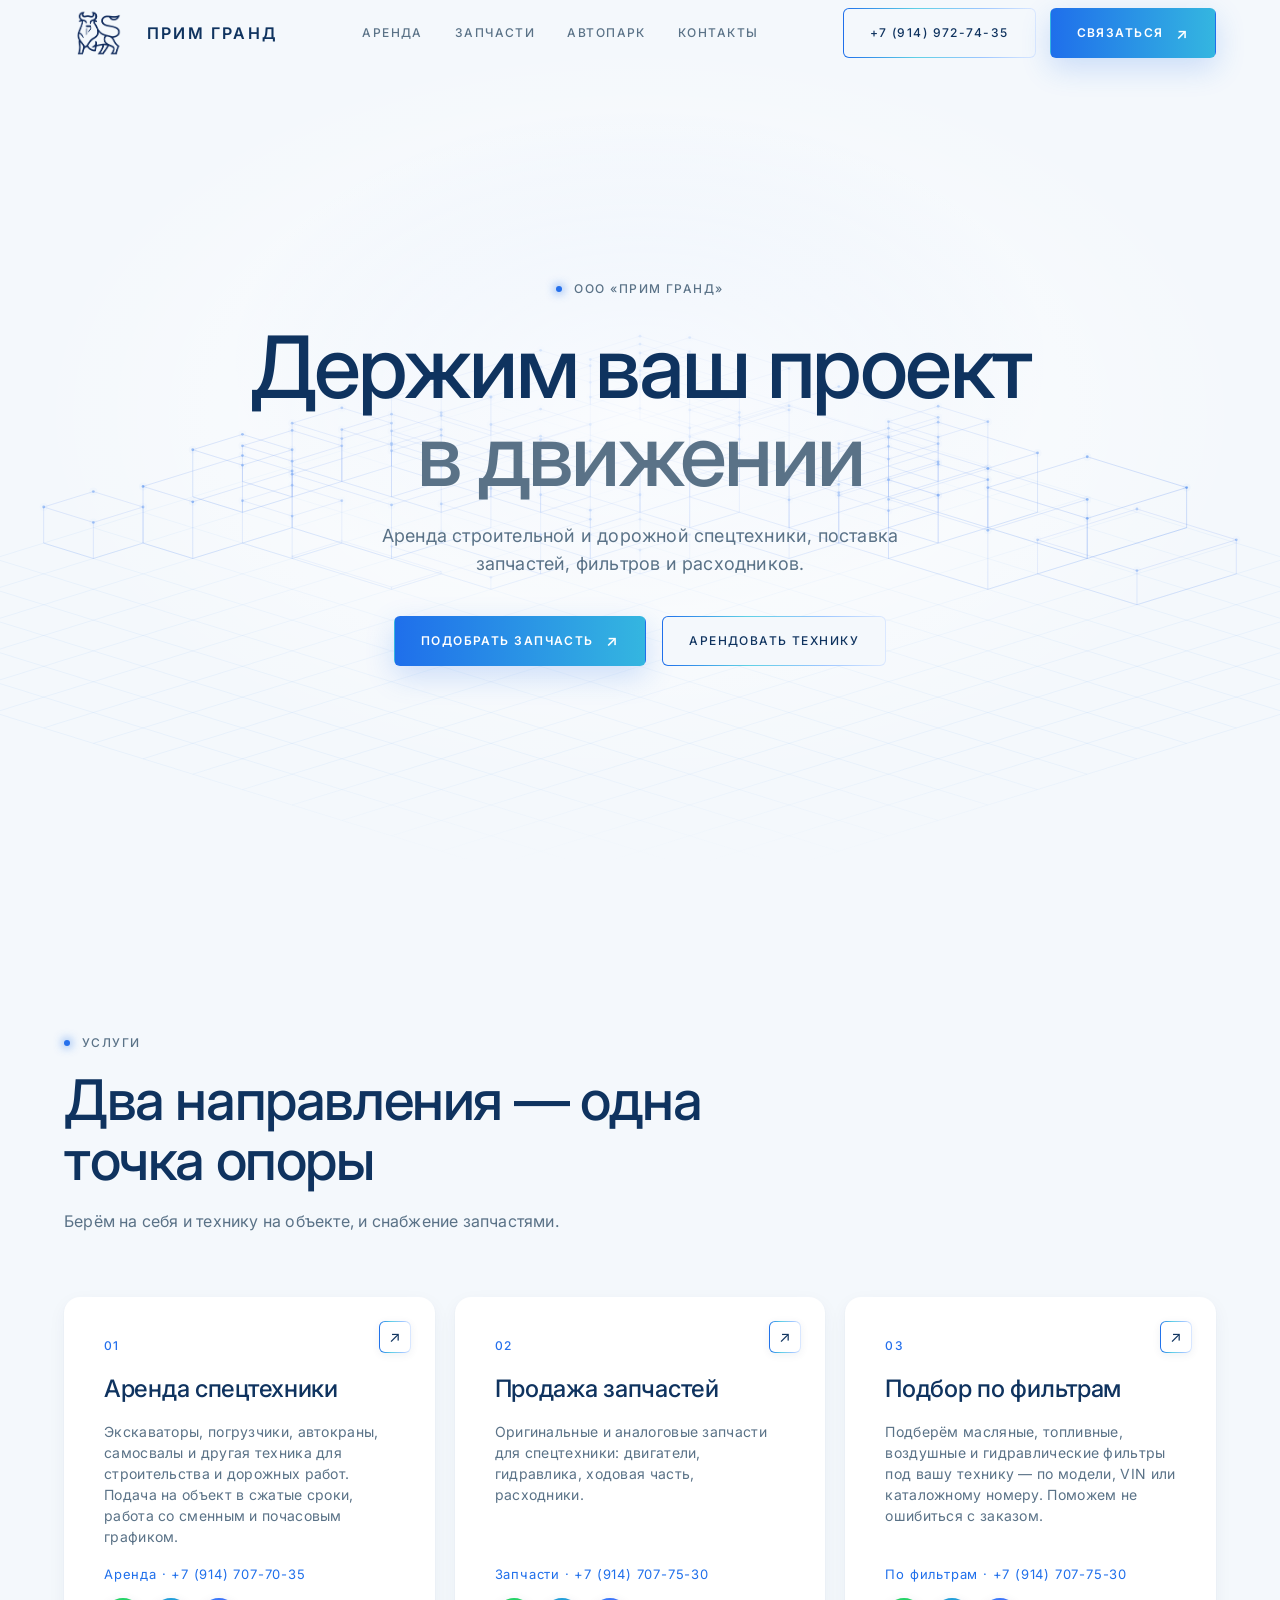
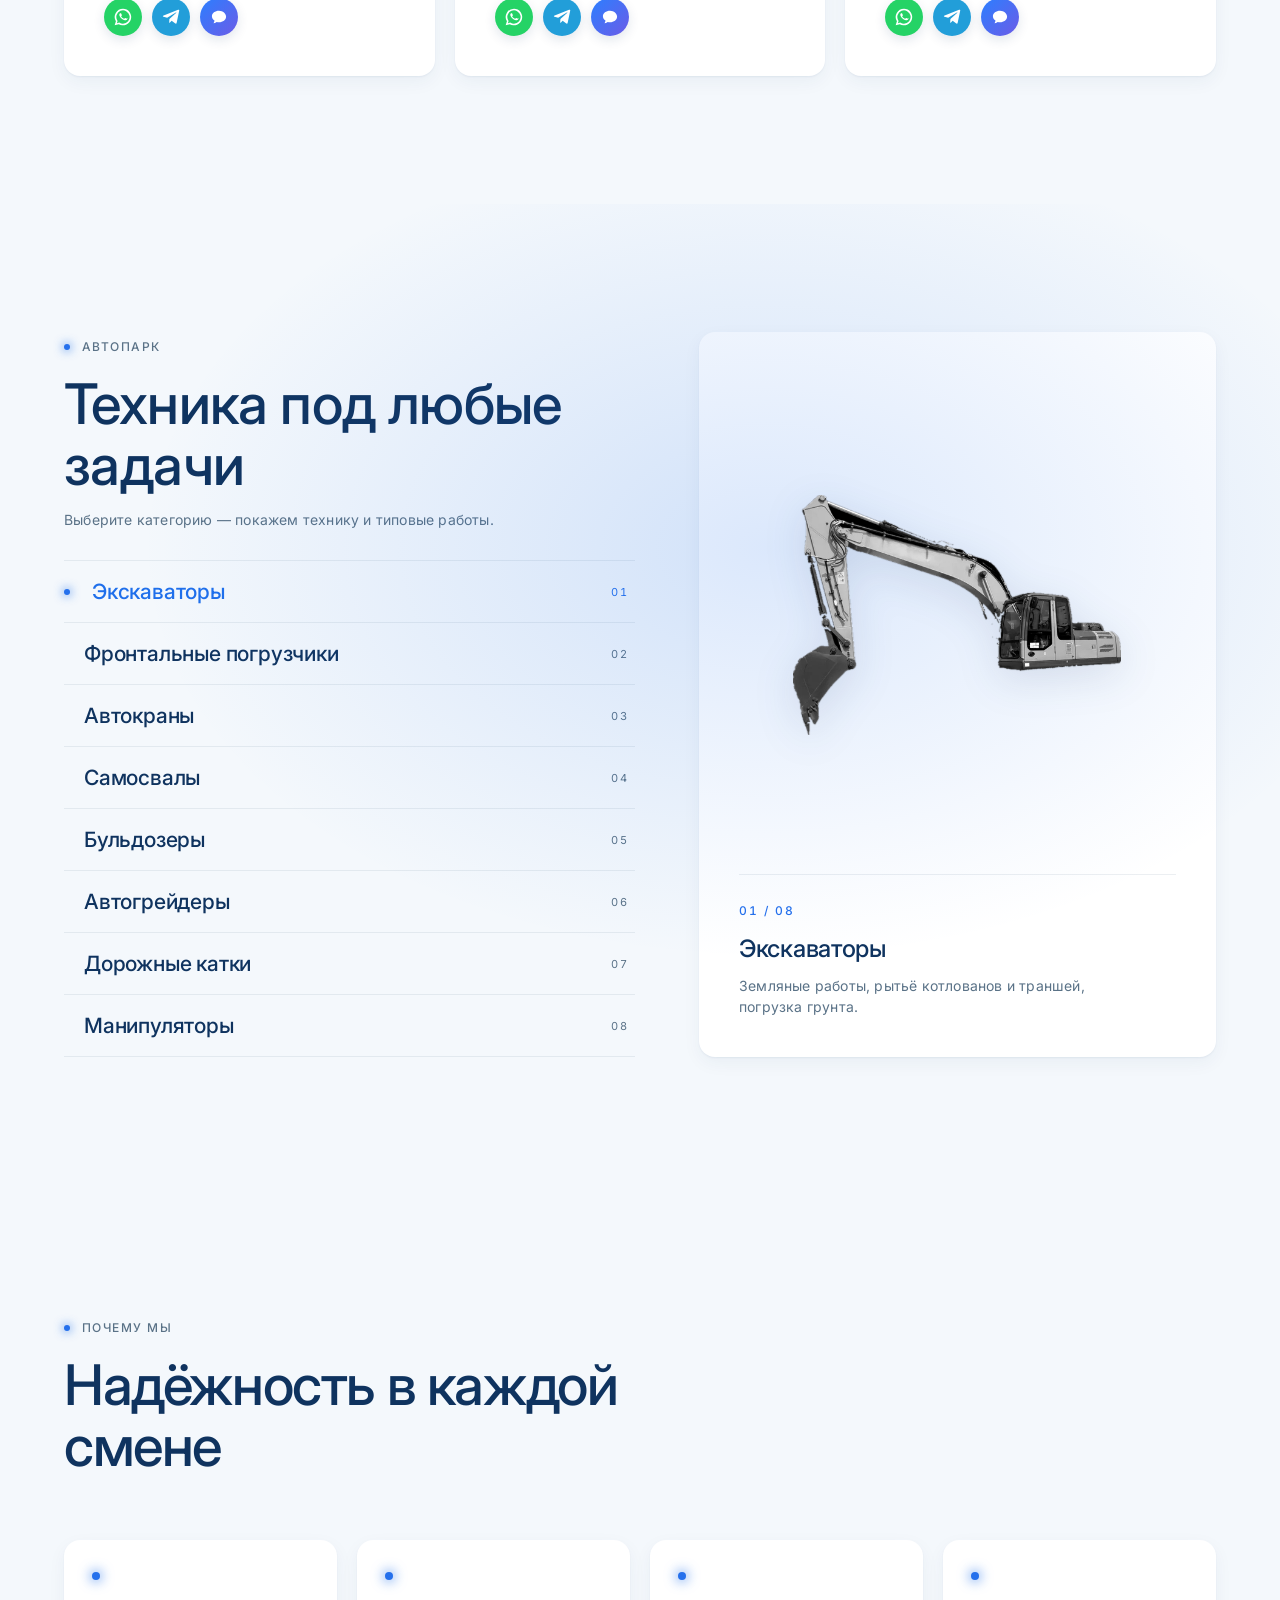
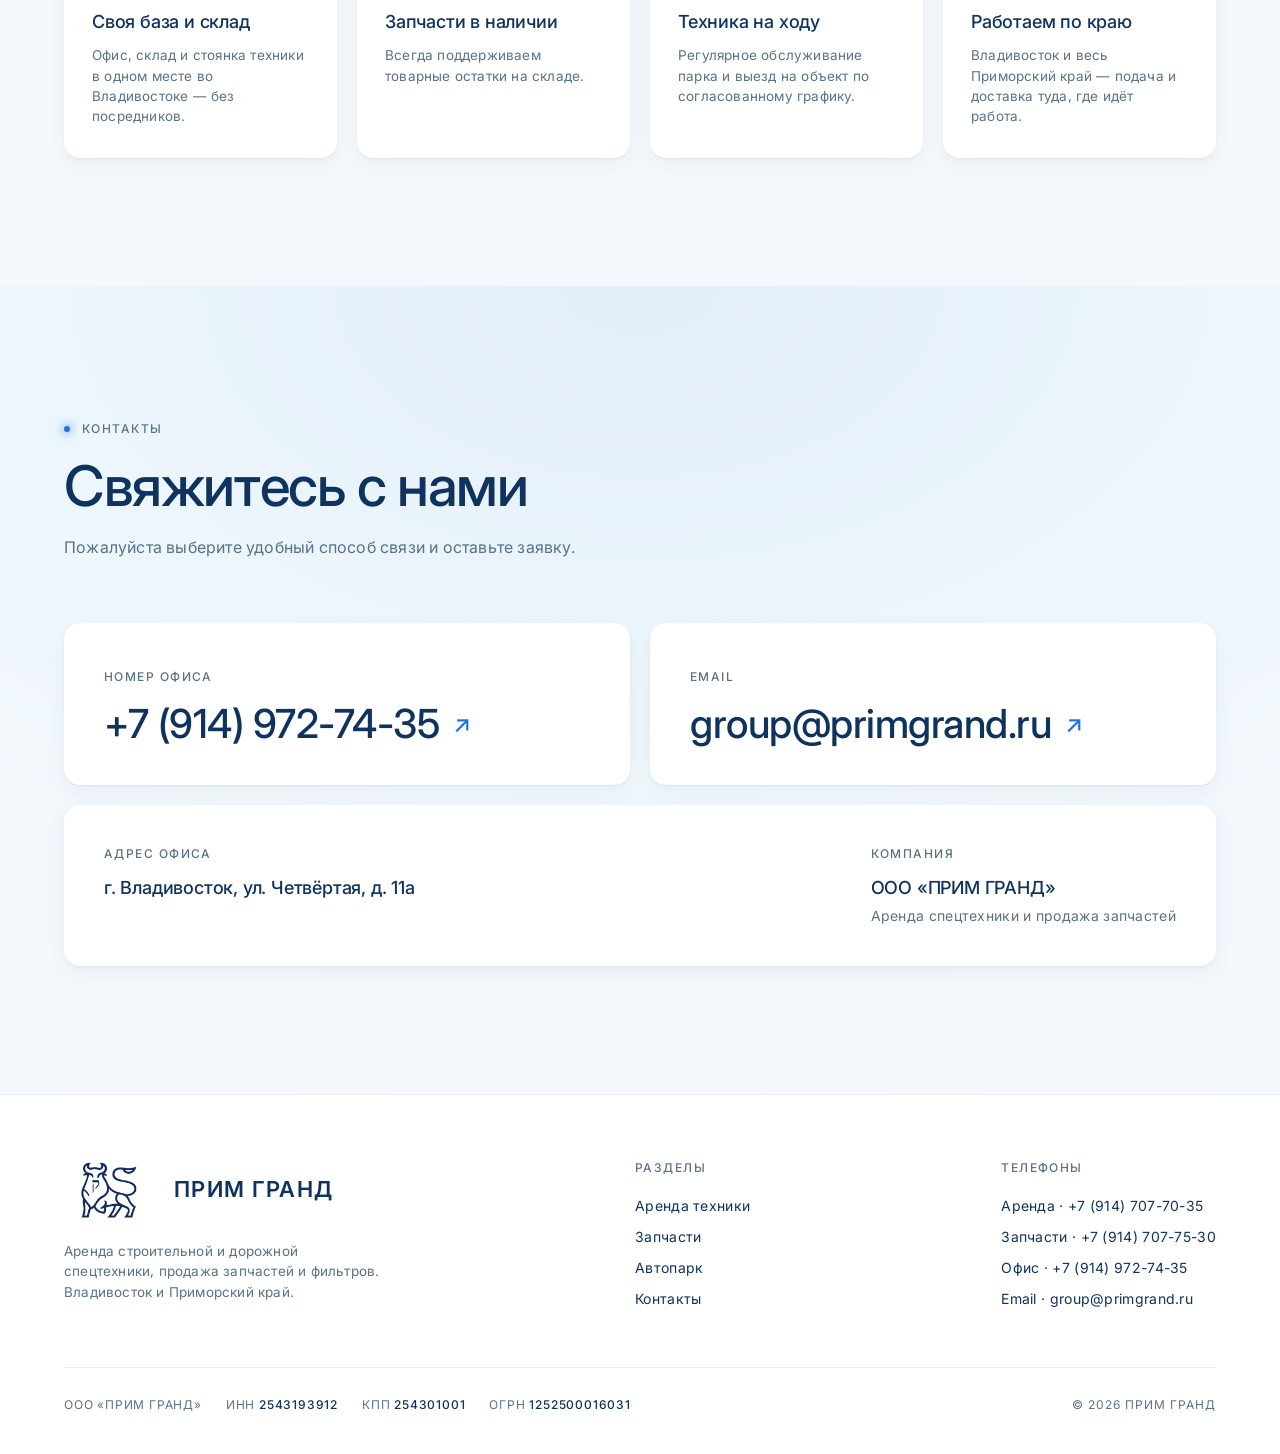
==== index.html @ 268d3afe "v95" ====
<!DOCTYPE html>
<html lang="ru">
<head>
<meta charset="UTF-8">
<meta name="viewport" content="width=device-width, initial-scale=1.0">
<meta name="theme-color" content="#ffffff">
<meta name="color-scheme" content="light">
<title>ПРИМ ГРАНД — аренда спецтехники, продажа запчастей и фильтров</title>
<meta name="description" content="ООО «ПРИМ ГРАНД» — аренда строительной и дорожной спецтехники, продажа запчастей и фильтров.">
<link rel="icon" type="image/png" href="[data-uri]">
<link rel="apple-touch-icon" sizes="180x180" href="assets/apple-touch-icon.png">
<meta property="og:type" content="website">
<meta property="og:site_name" content="ПРИМ ГРАНД">
<meta property="og:title" content="ПРИМ ГРАНД — аренда спецтехники, продажа запчастей и фильтров">
<meta property="og:description" content="Аренда строительной и дорожной спецтехники, продажа запчастей и фильтров.">
<meta property="og:image" content="https://primgrand.ru/assets/og-image.png">
<meta property="og:image:width" content="1200">
<meta property="og:image:height" content="630">
<meta property="og:url" content="https://primgrand.ru/">
<meta name="twitter:card" content="summary_large_image">
<meta name="twitter:title" content="ПРИМ ГРАНД — аренда спецтехники, продажа запчастей и фильтров">
<meta name="twitter:description" content="Аренда спецтехники, продажа запчастей и фильтров.">
<meta name="twitter:image" content="https://primgrand.ru/assets/og-image.png">
<link rel="preconnect" href="https://fonts.googleapis.com">
<link rel="preconnect" href="https://fonts.gstatic.com" crossorigin>
<link href="https://fonts.googleapis.com/css2?family=Inter:wght@400;500;600&display=swap&subset=cyrillic,latin" rel="stylesheet">
<style>
  :root{
    color-scheme:light;
    --logo:url("[data-uri]");
    --abyss:#f4f8fc; --trench:#ffffff; --reef:#eef4fb;
    --fog:#5a7287; --ice:#1f6feb; --ash:#e4ecf4; --snow:#0f335f;
    --lilac:#e6f0ff; --teal:#2570ec; --cyan:#5fd0e6; --lav:#dbe8ff;
    --grad-current:linear-gradient(90deg,#1f6feb 0%,#34b6e0 100%);
    --grad-aurora:linear-gradient(90deg,#1f6feb 0%,#5fd0e6 38%,#9cc6ff 72%,#dbe8ff 100%);
    --grad-twilight:radial-gradient(120% 120% at 50% 0%,rgba(31,111,235,.08) 0%,rgba(95,208,230,.05) 40%,rgba(219,232,255,.04) 70%,rgba(255,255,255,0) 100%);
    --shadow-sm:0 1px 2px rgba(15,51,95,.06),0 6px 18px rgba(15,51,95,.05);
    --shadow-md:0 2px 8px rgba(15,51,95,.07),0 20px 44px rgba(15,51,95,.08);
    --shadow-glow:0 10px 30px rgba(31,111,235,.20);
    --font:'Inter',ui-sans-serif,system-ui,-apple-system,"Segoe UI",Roboto,sans-serif;
    --maxw:1200px; --r-card:16px; --r-ctrl:6px; --pad-card:40px;
  }
  *{margin:0;padding:0;box-sizing:border-box}
  img{max-width:100%}
  html{scroll-behavior:smooth;overflow-x:hidden}
  body{font-family:var(--font);background:var(--abyss);color:var(--fog);font-size:16px;line-height:1.5;letter-spacing:.2px;-webkit-font-smoothing:antialiased;text-rendering:optimizeLegibility;overflow-x:hidden}
  a{color:inherit;text-decoration:none}
  ::selection{background:rgba(31,111,235,.5);color:#fff}
  .wrap{max-width:var(--maxw);margin:0 auto;padding:0 24px}

  .eyebrow{display:inline-flex;align-items:center;gap:12px;font-size:12px;font-weight:500;letter-spacing:1.44px;text-transform:uppercase;color:var(--fog)}
  .eyebrow::before{content:"";width:6px;height:6px;border-radius:50%;background:var(--teal);flex:none;box-shadow:0 0 10px 1px rgba(31,111,235,.7)}

  /* Buttons */
  .btn{display:inline-flex;align-items:center;gap:12px;font-size:12px;font-weight:500;letter-spacing:1.44px;text-transform:uppercase;border-radius:var(--r-ctrl);padding:15px 26px;cursor:pointer;border:1px solid transparent;transition:transform .25s,filter .25s,background .25s;white-space:nowrap}
  .btn .arrow{font-size:15px;line-height:1;transition:transform .25s}
  .btn:hover .arrow{transform:translate(2px,-2px)}
  .btn-primary{background:var(--grad-current);color:#ffffff;font-weight:600}
  .btn-primary:hover{filter:brightness(1.06);transform:translateY(-1px)}
  .btn-ghost{color:var(--snow);background:linear-gradient(var(--abyss),var(--abyss)) padding-box,var(--grad-aurora) border-box;border:1px solid transparent}
  .btn-ghost:hover{background:linear-gradient(var(--reef),var(--reef)) padding-box,var(--grad-aurora) border-box}

  /* Nav */
  header.nav{position:fixed;top:0;left:0;right:0;z-index:50;transition:background .3s,backdrop-filter .3s,border-color .3s;border-bottom:1px solid transparent}
  header.nav.scrolled{background:rgba(255,255,255,.72);backdrop-filter:blur(14px);border-bottom:1px solid rgba(15,51,95,.08)}
  .nav-inner{max-width:var(--maxw);margin:0 auto;padding:8px 24px;display:flex;align-items:center;justify-content:space-between;gap:24px}
  .brand{display:flex;align-items:center;gap:12px;flex:none}
  .brand .brand-logo{height:48px;aspect-ratio:1.48;background:var(--logo) center/contain no-repeat;flex:none}
  .brand .name{font-size:16px;font-weight:600;letter-spacing:2.2px;color:var(--snow);text-transform:uppercase}
  .nav-links{display:flex;align-items:center;gap:32px}
  .nav-links a{font-size:12px;font-weight:500;letter-spacing:1.44px;text-transform:uppercase;color:var(--fog);transition:color .2s}
  .nav-links a:hover{color:var(--snow)}
  .nav-cta{display:flex;align-items:center;gap:14px;flex:none}
  .nav-burger{display:none;background:none;border:0;cursor:pointer;padding:8px}
  .nav-burger span{display:block;width:22px;height:1.5px;background:var(--snow);margin:5px 0;transition:.3s}

  /* Hero */
  .hero{position:relative;min-height:100svh;display:flex;align-items:center;justify-content:center;text-align:center;padding:120px 24px 80px;overflow:hidden;background:var(--abyss)}
  #flow{position:absolute;inset:0;width:100%;height:100%;z-index:0;pointer-events:none;display:block}
  .hero-glow{position:absolute;inset:0;z-index:1;pointer-events:none;background:radial-gradient(45% 38% at 50% 42%,rgba(31,111,235,.20) 0%,rgba(31,111,235,0) 70%)}
  .hero-vignette{position:absolute;inset:0;z-index:1;pointer-events:none;background:radial-gradient(58% 48% at 50% 50%,rgba(255,255,255,.82) 0%,rgba(255,255,255,.35) 46%,rgba(255,255,255,0) 76%)}
  .hero-floor{position:absolute;left:0;right:0;bottom:0;height:16%;z-index:1;pointer-events:none;background:linear-gradient(to top,#ffffff 0%,#ffffff 30%,rgba(255,255,255,0) 100%)}
  .hero-inner{position:relative;z-index:2;max-width:880px;margin:0 auto}
  .hero h1{color:var(--snow);font-weight:500;font-size:clamp(44px,8.5vw,86px);line-height:1.02;letter-spacing:clamp(-2.6px,-0.4vw,-1.2px);margin:26px 0 22px}
  .hero h1 .soft{color:var(--fog)}
  .hero p.sub{font-size:clamp(15px,1.7vw,18px);color:var(--fog);max-width:560px;margin:0 auto;line-height:1.55}
  .hero-actions{display:flex;gap:16px;justify-content:center;flex-wrap:wrap;margin-top:38px}
  .scroll-cue{position:absolute;bottom:14px;left:50%;transform:translateX(-50%);z-index:2;font-size:10px;letter-spacing:2.4px;text-transform:uppercase;color:var(--fog);display:flex;flex-direction:column;align-items:center;gap:10px;opacity:.7}
  .scroll-cue .line{width:1px;height:34px;background:linear-gradient(var(--fog),transparent);animation:cue 2.2s ease-in-out infinite}
  @keyframes cue{0%,100%{opacity:.3;transform:scaleY(.6)}50%{opacity:1;transform:scaleY(1)}}

  /* Section frame */
  section.band{padding:clamp(72px,11vw,128px) 0;position:relative}
  .section-head{max-width:680px;margin-bottom:clamp(40px,6vw,64px)}
  .section-head h2{color:var(--snow);font-weight:500;font-size:clamp(30px,5vw,56px);line-height:1.08;letter-spacing:clamp(-1.4px,-0.3vw,-0.6px);margin-top:18px}
  .section-head p{margin-top:18px;color:var(--fog);font-size:16px;max-width:560px}

  /* Services */
  .cards{display:grid;grid-template-columns:repeat(3,1fr);gap:20px}
  .card{background:var(--trench);border-radius:var(--r-card);padding:var(--pad-card);position:relative;transition:background .3s,transform .3s;display:flex;flex-direction:column;min-height:280px}
  .card:hover{background:var(--reef);transform:translateY(-3px)}
  .card .corner{position:absolute;top:24px;right:24px;width:32px;height:32px;border-radius:var(--r-ctrl);display:grid;place-items:center;color:var(--snow);background:linear-gradient(var(--trench),var(--trench)) padding-box,var(--grad-aurora) border-box;border:1px solid transparent;transition:transform .25s,background .3s;font-size:15px}
  .card:hover .corner{transform:translate(2px,-2px);background:linear-gradient(var(--reef),var(--reef)) padding-box,var(--grad-aurora) border-box}
  .card .idx{font-size:12px;letter-spacing:1.44px;color:var(--teal);font-weight:500}
  .card h3{color:var(--snow);font-weight:500;font-size:24px;letter-spacing:-0.29px;margin:16px 0 14px;padding-right:40px}
  .card p{font-size:14px;line-height:1.5;color:var(--fog);letter-spacing:.3px}
  .card .tel{margin-top:auto;padding-top:18px;font-size:13px;letter-spacing:.8px;color:var(--ice)}

  /* ---------- Fleet (interactive) ---------- */
  .fleet-split{display:grid;grid-template-columns:1.05fr .95fr;gap:clamp(32px,5vw,72px);align-items:stretch}
  .fleet-head{margin-bottom:30px}
  .fleet-head .eyebrow{margin-bottom:18px}
  .fleet-head h2{color:var(--snow);font-weight:500;font-size:clamp(30px,5vw,56px);line-height:1.08;letter-spacing:-0.6px}
  .fleet-head .hint{margin-top:14px;color:var(--fog);font-size:14px}
  .fleet-menu{display:flex;flex-direction:column}
  .fleet-item{position:relative;width:100%;text-align:left;background:none;border:0;border-bottom:1px solid rgba(15,51,95,.08);cursor:pointer;display:flex;align-items:center;justify-content:space-between;gap:16px;padding:18px 6px 18px 20px;transition:padding .25s,background .25s;font-family:inherit}
  .fleet-item:first-child{border-top:1px solid rgba(15,51,95,.08)}
  .fleet-item::before{content:"";position:absolute;left:0;top:50%;transform:translateY(-50%);width:6px;height:6px;border-radius:50%;background:var(--teal);opacity:0;transition:opacity .25s,box-shadow .25s}
  .fleet-item:hover::before,.fleet-item.active::before{opacity:1;box-shadow:0 0 10px 1px rgba(31,111,235,.7)}
  .fleet-item .t{font-size:clamp(17px,2.2vw,21px);font-weight:500;letter-spacing:-0.2px;color:var(--snow);transition:color .2s}
  .fleet-item .n{font-size:11px;letter-spacing:2px;color:var(--fog);font-variant-numeric:tabular-nums;transition:color .2s}
  .fleet-item:hover{padding-left:28px}
  .fleet-item.active{padding-left:28px}
  .fleet-item.active .t{color:var(--ice)}
  .fleet-item.active .n{color:var(--teal)}
  .fleet-item:focus-visible{outline:1px solid var(--cyan);outline-offset:2px;border-radius:4px}

  .fleet-stage{background:var(--trench);border-radius:var(--r-card);padding:40px;min-height:420px;display:flex;flex-direction:column;justify-content:space-between;overflow:hidden}
  .fleet-stage::after{content:"";position:absolute;inset:0;background:radial-gradient(70% 60% at 60% 35%,rgba(31,111,235,.16) 0%,rgba(31,111,235,0) 70%);pointer-events:none}
  .machine-inner{position:relative;z-index:1;display:flex;flex-direction:column;height:100%;transition:opacity .3s cubic-bezier(.4,0,.2,1),transform .3s cubic-bezier(.4,0,.2,1);will-change:opacity,transform}
  .machine-inner.out{opacity:0;transform:translateY(8px) scale(.99)}
  .machine-viz{flex:1;display:grid;place-items:center;padding:6px 0 22px}
  .machine-viz img{width:100%;max-width:420px;height:240px;object-fit:contain;display:block;filter:drop-shadow(0 10px 20px rgba(15,51,95,.12))}
  .machine-cap{border-top:1px solid rgba(15,51,95,.08);padding-top:22px}
  .machine-cap .mnum{font-size:12px;letter-spacing:2px;color:var(--teal);font-weight:500;font-variant-numeric:tabular-nums}
  .machine-cap .mname{color:var(--snow);font-size:24px;font-weight:500;letter-spacing:-0.3px;margin-top:10px}
  .machine-cap .mdesc{color:var(--fog);font-size:14px;line-height:1.5;margin-top:8px;max-width:380px}

  /* Why */
  .why-grid{display:grid;grid-template-columns:repeat(4,1fr);gap:20px}
  .why-cell{background:var(--trench);border-radius:var(--r-card);padding:32px 28px;transition:background .3s;min-height:200px;display:flex;flex-direction:column}
  .why-cell:hover{background:var(--reef)}
  .why-cell .mark{width:8px;height:8px;border-radius:50%;background:var(--teal);box-shadow:0 0 12px 2px rgba(31,111,235,.6)}
  .why-cell h4{color:var(--snow);font-size:18px;font-weight:500;margin:28px 0 10px;letter-spacing:-0.2px}
  .why-cell p{font-size:13.5px;line-height:1.5;color:var(--fog)}

  /* Contact */
  .contact-band{position:relative;overflow:hidden}
  .contact-band::before{content:"";position:absolute;inset:0;background:var(--grad-twilight);z-index:0;pointer-events:none}
  .contact-inner{position:relative;z-index:1}
  .contact-grid{display:grid;grid-template-columns:1fr 1fr;gap:20px;margin-top:8px}
  .phone-card{background:var(--trench);border-radius:var(--r-card);padding:var(--pad-card);transition:background .3s;display:block}
  .phone-card:hover{background:var(--reef)}
  .phone-card .lbl{font-size:12px;letter-spacing:1.44px;text-transform:uppercase;color:var(--fog);font-weight:500}
  .phone-card .num{color:var(--snow);font-weight:500;font-size:clamp(26px,3.6vw,40px);letter-spacing:-0.5px;margin-top:16px;display:flex;align-items:center;gap:14px;line-height:1.05}
  .phone-card .num .arrow{font-size:.6em;color:var(--ice)}
  .addr-card{grid-column:1/-1;background:var(--trench);border-radius:var(--r-card);padding:var(--pad-card);display:flex;flex-wrap:wrap;gap:32px 64px;align-items:flex-start;justify-content:space-between}
  .addr-card .block .lbl{font-size:12px;letter-spacing:1.44px;text-transform:uppercase;color:var(--fog);font-weight:500;margin-bottom:12px}
  .addr-card .block .val{color:var(--snow);font-size:18px;font-weight:500;letter-spacing:-0.2px;line-height:1.4}
  .addr-card .block .val span{display:block;color:var(--fog);font-weight:400;font-size:14px;margin-top:6px;letter-spacing:.3px}

  /* Footer */
  footer{border-top:1px solid rgba(15,51,95,.08);padding:64px 0 40px;background:var(--trench)}
  .foot-top{display:flex;flex-wrap:wrap;gap:40px;justify-content:space-between;align-items:flex-start}
  .foot-brand{max-width:320px}
  .foot-brand .name{display:flex;align-items:center;gap:18px;margin-bottom:20px}
  .foot-brand .name .brand-logo{height:62px;aspect-ratio:1.48;background:var(--logo) center/contain no-repeat;flex:none}
  .foot-brand .name span{font-size:22px;font-weight:600;letter-spacing:1.5px;color:var(--snow);text-transform:uppercase;white-space:nowrap}
  .foot-brand p{font-size:13.5px;color:var(--fog);line-height:1.55}
  .foot-col h5{font-size:12px;letter-spacing:1.44px;text-transform:uppercase;color:var(--fog);font-weight:500;margin-bottom:18px}
  .foot-col a,.foot-col p{display:block;font-size:14px;color:var(--snow);margin-bottom:10px;letter-spacing:.3px;transition:color .2s}
  .foot-col a:hover{color:var(--ice)}
  .legal{margin-top:48px;padding-top:28px;border-top:1px solid rgba(15,51,95,.08);display:flex;flex-wrap:wrap;gap:14px 28px;align-items:center;justify-content:space-between}
  .legal .reg{display:flex;flex-wrap:wrap;gap:8px 24px;font-size:12px;letter-spacing:.8px;color:var(--fog)}
  .legal .reg b{color:var(--snow);font-weight:500}
  .legal .copy{font-size:12px;letter-spacing:1px;color:var(--fog)}

  /* Reveal */
  .reveal{opacity:0;transform:translateY(24px);transition:opacity .8s cubic-bezier(.2,.7,.2,1),transform .8s cubic-bezier(.2,.7,.2,1)}
  .reveal.in{opacity:1;transform:none}

  .card-socials{display:flex;gap:10px;margin-top:14px}
  .soc{width:38px;height:38px;border-radius:50%;display:inline-flex;align-items:center;justify-content:center;transition:transform .2s,box-shadow .2s;box-shadow:0 4px 12px rgba(15,51,95,.12)}
  .soc:hover{transform:translateY(-2px);box-shadow:0 9px 20px rgba(15,51,95,.20)}
  .soc svg{width:20px;height:20px;display:block}
  .soc.wa{background:#25D366}
  .soc.tg{background:#229ED9}
  .soc.mx{background:linear-gradient(135deg,#2b7fff,#6c5ce7)}
  /* Responsive */
  @media(max-width:900px){
    .cards{grid-template-columns:1fr;gap:16px}
    .why-grid{grid-template-columns:1fr 1fr}
    .contact-grid{grid-template-columns:1fr}
    .nav-links{display:none}
    .nav-cta .btn-ghost{display:none}
    .nav-burger{display:block}
  }
  @media(max-width:860px){
    .fleet-split{grid-template-columns:1fr;gap:0}
    .fleet-head{margin-bottom:20px}
    .fleet-stage{min-height:0;padding:0;background:transparent;border-radius:0;overflow:visible}
    .fleet-stage::after{display:none}
    .fleet-stage.inline{background:var(--reef);border-radius:0 0 14px 14px;margin:-1px 0 8px;padding:2px 22px 22px}
    .machine-inner{height:auto}
    .machine-viz{padding:6px 0 14px}
    .machine-viz img{max-width:300px;height:185px}
    .machine-cap{border-top:1px solid rgba(15,51,95,.10);padding-top:16px}
    .machine-cap .mname,.machine-cap .mnum{display:none}
    .machine-cap .mdesc{font-size:13px;margin-top:0}
    /* the chosen row and its picture fuse into one card, no overlap */
    .fleet-item{padding-left:18px}
    .fleet-item:hover{padding-left:18px}
    .fleet-item.active{padding-left:18px;background:var(--reef);border-radius:14px 14px 0 0;border-bottom-color:transparent}
    .fleet-item.active::before{left:8px}
  }
  @media(max-width:560px){
    .why-grid{grid-template-columns:1fr}
    .nav-cta .btn{display:none}
    .phone-card{text-align:center}
    .phone-card .num{display:block;font-size:clamp(18px,5.2vw,28px);overflow-wrap:anywhere;letter-spacing:-0.3px}
    .contact-grid{justify-items:center}
    .phone-card,.addr-card{width:100%;margin-left:auto;margin-right:auto;padding:clamp(24px,7vw,40px)}
    .addr-card{flex-direction:column;gap:28px;align-items:center;text-align:center}
    .addr-card .block{width:100%}
  }

  .mobile-menu{display:none;position:fixed;inset:0;z-index:60;background:rgba(255,255,255,.97);backdrop-filter:blur(8px);flex-direction:column;align-items:center;justify-content:center;gap:8px;opacity:0;pointer-events:none;transition:opacity .3s}
  @media(max-width:900px){.mobile-menu{display:flex}}
  .mobile-menu.open{opacity:1;pointer-events:auto}
  .mobile-menu a{font-size:22px;font-weight:500;color:var(--snow);padding:14px;letter-spacing:.5px}
  .mobile-menu .mclose{position:absolute;top:22px;right:22px;background:none;border:0;color:var(--snow);font-size:30px;cursor:pointer;line-height:1}
  .mobile-menu .mtel{margin-top:24px;color:var(--ice);font-size:15px;letter-spacing:1px}

  @media(prefers-reduced-motion:reduce){
    *{scroll-behavior:auto !important}
    .reveal{opacity:1;transform:none;transition:none}
    .scroll-cue .line{animation:none}
    .machine-inner{transition:none}
  }

  /* ===== light polish — depth from soft light ===== */
  .card,.why-cell,.phone-card,.addr-card{box-shadow:var(--shadow-sm)}
  .card:hover,.why-cell:hover,.phone-card:hover{box-shadow:var(--shadow-md)}
  .fleet-stage{box-shadow:var(--shadow-sm)}
  .fleet-stage.inline{box-shadow:var(--shadow-sm)}
  .card .corner{box-shadow:0 2px 8px rgba(15,51,95,.07)}
  .btn-primary{box-shadow:var(--shadow-glow)}
  .btn-primary:hover{box-shadow:0 14px 36px rgba(31,111,235,.28)}
  header.nav.scrolled{box-shadow:0 6px 22px rgba(15,51,95,.07);border-bottom-color:rgba(15,51,95,.06)}
  .hero-glow{background:radial-gradient(46% 40% at 50% 40%,rgba(31,111,235,.10) 0%,rgba(31,111,235,0) 70%)}
  .hero-vignette{background:radial-gradient(60% 52% at 50% 46%,rgba(255,255,255,.85) 0%,rgba(255,255,255,.32) 52%,rgba(255,255,255,0) 80%)}
  .hero-floor{background:linear-gradient(to top,var(--abyss) 0%,var(--abyss) 26%,rgba(244,248,252,0) 100%)}
  @media(max-width:640px){.hero{padding-top:86px}}
  @media(max-width:760px){.hero-floor{display:none}}
</style>
</head>
<body>

<!-- NAV -->
<header class="nav" id="nav">
  <div class="nav-inner">
    <a class="brand" href="#top" aria-label="ПРИМ ГРАНД — на главную">
      <span class="brand-logo" role="img" aria-label="ПРИМ ГРАНД"></span>
      <span class="name">Прим Гранд</span>
    </a>
    <nav class="nav-links" aria-label="Основная навигация">
      <a href="#services">Аренда</a>
      <a href="#parts">Запчасти</a>
      <a href="#fleet">Автопарк</a>
      <a href="#contact">Контакты</a>
    </nav>
    <div class="nav-cta">
      <a class="btn btn-ghost" href="tel:+79149727435">+7 (914) 972-74-35</a>
      <a class="btn btn-primary" href="#contact">Связаться <span class="arrow">↗</span></a>
      <button class="nav-burger" id="burger" aria-label="Открыть меню" aria-expanded="false"><span></span><span></span><span></span></button>
    </div>
  </div>
</header>

<!-- MOBILE MENU -->
<div class="mobile-menu" id="mobileMenu">
  <button class="mclose" id="mclose" aria-label="Закрыть меню">×</button>
  <a href="#services">Аренда</a>
  <a href="#parts">Запчасти</a>
  <a href="#fleet">Автопарк</a>
  <a href="#contact">Контакты</a>
  <a class="mtel" href="tel:+79147077035">Аренда · +7 (914) 707-70-35</a>
  <a class="mtel" href="tel:+79147077530">Запчасти · +7 (914) 707-75-30</a>
</div>

<span id="top"></span>

<!-- HERO -->
<section class="hero">
  <canvas id="flow" aria-hidden="true"></canvas>
  <div class="hero-glow" aria-hidden="true"></div>
  <div class="hero-vignette" aria-hidden="true"></div>
  <div class="hero-floor" aria-hidden="true"></div>
  <div class="hero-inner">
    <span class="eyebrow">ООО «Прим Гранд»</span>
    <h1>Держим ваш проект<br><span class="soft">в движении</span></h1>
    <p class="sub">Аренда строительной и дорожной спецтехники, поставка запчастей, фильтров и расходников.</p>
    <div class="hero-actions">
      <a class="btn btn-primary" href="tel:+79147077530">Подобрать запчасть <span class="arrow">↗</span></a>
      <a class="btn btn-ghost" href="tel:+79147077035">Арендовать технику</a>
    </div>
  </div>
</section>

<!-- SERVICES -->
<section class="band" id="services">
  <div class="wrap">
    <div class="section-head reveal">
      <span class="eyebrow">Услуги</span>
      <h2>Два направления — одна точка опоры</h2>
      <p>Берём на себя и технику на объекте, и снабжение запчастями.</p>
    </div>
    <div class="cards">
      <article class="card reveal" id="rent">
        <span class="idx">01</span>
        <a class="corner" href="tel:+79147077035" aria-label="Позвонить по аренде">↗</a>
        <h3>Аренда спецтехники</h3>
        <p>Экскаваторы, погрузчики, автокраны, самосвалы и другая техника для строительства и дорожных работ. Подача на объект в сжатые сроки, работа со сменным и почасовым графиком.</p>
        <a class="tel" href="tel:+79147077035">Аренда · +7 (914) 707-70-35</a>
        <div class="card-socials"><a class="soc wa" href="https://wa.me/79147077035" target="_blank" rel="noopener" aria-label="WhatsApp"><svg viewBox="0 0 24 24" fill="#fff"><path d="M12 2a10 10 0 0 0-8.5 15.2L2 22l4.9-1.3A10 10 0 1 0 12 2Zm0 18a8 8 0 0 1-4.1-1.1l-.3-.2-2.9.8.8-2.8-.2-.3A8 8 0 1 1 12 20Zm4.4-6c-.2-.1-1.4-.7-1.6-.8-.2-.1-.4-.1-.5.1l-.7.9c-.1.1-.3.1-.4 0a6.6 6.6 0 0 1-2-1.2 7.3 7.3 0 0 1-1.3-1.7c-.1-.2 0-.3.1-.4l.4-.4.2-.4v-.4l-.8-1.8c-.2-.5-.4-.4-.5-.4h-.5c-.2 0-.4.1-.6.3-.7.7-.8 1.6-.4 2.7.5 1.2 1.3 2.3 2.4 3.2 1.6 1.4 3 1.9 3.9 2.1.7.2 1.4.1 1.9-.2.4-.2 1.1-.9 1.2-1.3.1-.4.1-.7.1-.8s-.2-.2-.4-.3Z"/></svg></a><a class="soc tg" href="https://t.me/+79147077035" target="_blank" rel="noopener" aria-label="Telegram"><svg viewBox="0 0 24 24" fill="#fff"><path d="M21.9 4.3 18.8 19c-.2 1-.8 1.2-1.6.8l-4.4-3.3-2.1 2c-.2.2-.4.4-.9.4l.3-4.5 8.3-7.5c.4-.3-.1-.5-.6-.2L7.4 13l-4.4-1.4c-1-.3-1-.9.2-1.4L20.5 3.3c.8-.3 1.6.2 1.4 1Z"/></svg></a><a class="soc mx" href="https://max.ru/u/f9LHodD0cOJRq1EDx0Oj6QSeCzFPfev5A_kqgqkQzKbq1x0XpaHifGBPZOo" target="_blank" rel="noopener" aria-label="MAX"><svg viewBox="0 0 24 24" fill="#fff"><path d="M12 4.5c-4.7 0-8.5 2.9-8.5 6.6 0 2.1 1.2 4 3.1 5.2-.1.9-.5 2-1 2.8-.1.2.1.4.3.3 1.2-.3 2.5-.9 3.4-1.5.8.2 1.7.3 2.7.3 4.7 0 8.5-2.9 8.5-6.6S16.7 4.5 12 4.5Z"/></svg></a></div>
      </article>
      <article class="card reveal" id="parts">
        <span class="idx">02</span>
        <a class="corner" href="tel:+79147077530" aria-label="Позвонить по запчастям">↗</a>
        <h3>Продажа запчастей</h3>
        <p>Оригинальные и аналоговые запчасти для спецтехники: двигатели, гидравлика, ходовая часть, расходники.</p>
        <a class="tel" href="tel:+79147077530">Запчасти · +7 (914) 707-75-30</a>
        <div class="card-socials"><a class="soc wa" href="https://wa.me/79147077530" target="_blank" rel="noopener" aria-label="WhatsApp"><svg viewBox="0 0 24 24" fill="#fff"><path d="M12 2a10 10 0 0 0-8.5 15.2L2 22l4.9-1.3A10 10 0 1 0 12 2Zm0 18a8 8 0 0 1-4.1-1.1l-.3-.2-2.9.8.8-2.8-.2-.3A8 8 0 1 1 12 20Zm4.4-6c-.2-.1-1.4-.7-1.6-.8-.2-.1-.4-.1-.5.1l-.7.9c-.1.1-.3.1-.4 0a6.6 6.6 0 0 1-2-1.2 7.3 7.3 0 0 1-1.3-1.7c-.1-.2 0-.3.1-.4l.4-.4.2-.4v-.4l-.8-1.8c-.2-.5-.4-.4-.5-.4h-.5c-.2 0-.4.1-.6.3-.7.7-.8 1.6-.4 2.7.5 1.2 1.3 2.3 2.4 3.2 1.6 1.4 3 1.9 3.9 2.1.7.2 1.4.1 1.9-.2.4-.2 1.1-.9 1.2-1.3.1-.4.1-.7.1-.8s-.2-.2-.4-.3Z"/></svg></a><a class="soc tg" href="https://t.me/+79147077530" target="_blank" rel="noopener" aria-label="Telegram"><svg viewBox="0 0 24 24" fill="#fff"><path d="M21.9 4.3 18.8 19c-.2 1-.8 1.2-1.6.8l-4.4-3.3-2.1 2c-.2.2-.4.4-.9.4l.3-4.5 8.3-7.5c.4-.3-.1-.5-.6-.2L7.4 13l-4.4-1.4c-1-.3-1-.9.2-1.4L20.5 3.3c.8-.3 1.6.2 1.4 1Z"/></svg></a><a class="soc mx" href="https://max.ru/u/f9LHodD0cOJBjGsgkVBhwtcsMEwWOldSDWHwTM9FtA8ZaB8zp_9LraOC7I4" target="_blank" rel="noopener" aria-label="MAX"><svg viewBox="0 0 24 24" fill="#fff"><path d="M12 4.5c-4.7 0-8.5 2.9-8.5 6.6 0 2.1 1.2 4 3.1 5.2-.1.9-.5 2-1 2.8-.1.2.1.4.3.3 1.2-.3 2.5-.9 3.4-1.5.8.2 1.7.3 2.7.3 4.7 0 8.5-2.9 8.5-6.6S16.7 4.5 12 4.5Z"/></svg></a></div>
      </article>
      <article class="card reveal">
        <span class="idx">03</span>
        <a class="corner" href="tel:+79147077530" aria-label="Позвонить по подбору фильтров">↗</a>
        <h3>Подбор по фильтрам</h3>
        <p>Подберём масляные, топливные, воздушные и гидравлические фильтры под вашу технику — по модели, VIN или каталожному номеру. Поможем не ошибиться с заказом.</p>
        <a class="tel" href="tel:+79147077530">По фильтрам · +7 (914) 707-75-30</a>
        <div class="card-socials"><a class="soc wa" href="https://wa.me/79147077530" target="_blank" rel="noopener" aria-label="WhatsApp"><svg viewBox="0 0 24 24" fill="#fff"><path d="M12 2a10 10 0 0 0-8.5 15.2L2 22l4.9-1.3A10 10 0 1 0 12 2Zm0 18a8 8 0 0 1-4.1-1.1l-.3-.2-2.9.8.8-2.8-.2-.3A8 8 0 1 1 12 20Zm4.4-6c-.2-.1-1.4-.7-1.6-.8-.2-.1-.4-.1-.5.1l-.7.9c-.1.1-.3.1-.4 0a6.6 6.6 0 0 1-2-1.2 7.3 7.3 0 0 1-1.3-1.7c-.1-.2 0-.3.1-.4l.4-.4.2-.4v-.4l-.8-1.8c-.2-.5-.4-.4-.5-.4h-.5c-.2 0-.4.1-.6.3-.7.7-.8 1.6-.4 2.7.5 1.2 1.3 2.3 2.4 3.2 1.6 1.4 3 1.9 3.9 2.1.7.2 1.4.1 1.9-.2.4-.2 1.1-.9 1.2-1.3.1-.4.1-.7.1-.8s-.2-.2-.4-.3Z"/></svg></a><a class="soc tg" href="https://t.me/+79147077530" target="_blank" rel="noopener" aria-label="Telegram"><svg viewBox="0 0 24 24" fill="#fff"><path d="M21.9 4.3 18.8 19c-.2 1-.8 1.2-1.6.8l-4.4-3.3-2.1 2c-.2.2-.4.4-.9.4l.3-4.5 8.3-7.5c.4-.3-.1-.5-.6-.2L7.4 13l-4.4-1.4c-1-.3-1-.9.2-1.4L20.5 3.3c.8-.3 1.6.2 1.4 1Z"/></svg></a><a class="soc mx" href="https://max.ru/u/f9LHodD0cOJBjGsgkVBhwtcsMEwWOldSDWHwTM9FtA8ZaB8zp_9LraOC7I4" target="_blank" rel="noopener" aria-label="MAX"><svg viewBox="0 0 24 24" fill="#fff"><path d="M12 4.5c-4.7 0-8.5 2.9-8.5 6.6 0 2.1 1.2 4 3.1 5.2-.1.9-.5 2-1 2.8-.1.2.1.4.3.3 1.2-.3 2.5-.9 3.4-1.5.8.2 1.7.3 2.7.3 4.7 0 8.5-2.9 8.5-6.6S16.7 4.5 12 4.5Z"/></svg></a></div>
      </article>
    </div>
  </div>
</section>

<!-- FLEET (interactive) -->
<section class="band" id="fleet">
  <div class="wrap">
    <div class="fleet-split">
      <div class="reveal">
        <div class="fleet-head">
          <span class="eyebrow">Автопарк</span>
          <h2>Техника под любые задачи</h2>
          <p class="hint">Выберите категорию — покажем технику и типовые работы.</p>
        </div>
        <div class="fleet-menu" id="fleetMenu" role="tablist" aria-label="Категории техники"></div>
      </div>
      <div class="fleet-stage reveal" id="stage" aria-live="polite">
        <div class="machine-inner" id="machineInner"></div>
      </div>
    </div>
  </div>
</section>

<!-- WHY -->
<section class="band" id="why">
  <div class="wrap">
    <div class="section-head reveal">
      <span class="eyebrow">Почему мы</span>
      <h2>Надёжность в каждой смене</h2>
    </div>
    <div class="why-grid">
      <div class="why-cell reveal"><span class="mark"></span><h4>Своя база и склад</h4><p>Офис, склад и стоянка техники в одном месте во Владивостоке — без посредников.</p></div>
      <div class="why-cell reveal"><span class="mark"></span><h4>Запчасти в наличии</h4><p>Всегда поддерживаем товарные остатки на складе.</p></div>
      <div class="why-cell reveal"><span class="mark"></span><h4>Техника на ходу</h4><p>Регулярное обслуживание парка и выезд на объект по согласованному графику.</p></div>
      <div class="why-cell reveal"><span class="mark"></span><h4>Работаем по краю</h4><p>Владивосток и весь Приморский край — подача и доставка туда, где идёт работа.</p></div>
    </div>
  </div>
</section>

<!-- CONTACT -->
<section class="band contact-band" id="contact">
  <div class="wrap contact-inner">
    <div class="section-head reveal">
      <span class="eyebrow">Контакты</span>
      <h2>Свяжитесь с нами</h2>
      <p>Пожалуйста выберите удобный способ связи и оставьте заявку.</p>
    </div>
    <div class="contact-grid">
      <a class="phone-card reveal" href="tel:+79149727435">
        <span class="lbl">Номер офиса</span>
        <span class="num">+7 (914) 972-74-35 <span class="arrow">↗</span></span>
      </a>
      <a class="phone-card reveal" href="mailto:group@primgrand.ru">
        <span class="lbl">Email</span>
        <span class="num">group@primgrand.ru <span class="arrow">↗</span></span>
      </a>
      <div class="addr-card reveal">
        <div class="block">
          <div class="lbl">Адрес офиса</div>
          <div class="val">г. Владивосток, ул. Четвёртая, д. 11а</div>
        </div>
        <div class="block">
          <div class="lbl">Компания</div>
          <div class="val">ООО «ПРИМ ГРАНД»<span>Аренда спецтехники и продажа запчастей</span></div>
        </div>
      </div>
    </div>
  </div>
</section>

<!-- FOOTER -->
<footer>
  <div class="wrap">
    <div class="foot-top">
      <div class="foot-brand">
        <div class="name">
          <span class="brand-logo" role="img" aria-label="ПРИМ ГРАНД"></span>
          <span>Прим Гранд</span>
        </div>
        <p>Аренда строительной и дорожной спецтехники, продажа запчастей и фильтров. Владивосток и Приморский край.</p>
      </div>
      <div class="foot-col">
        <h5>Разделы</h5>
        <a href="#services">Аренда техники</a>
        <a href="#parts">Запчасти</a>
        <a href="#fleet">Автопарк</a>
        <a href="#contact">Контакты</a>
      </div>
      <div class="foot-col">
        <h5>Телефоны</h5>
        <a href="tel:+79147077035">Аренда · +7 (914) 707-70-35</a>
        <a href="tel:+79147077530">Запчасти · +7 (914) 707-75-30</a>
        <a href="tel:+79149727435">Офис · +7 (914) 972-74-35</a>
        <a href="mailto:group@primgrand.ru">Email · group@primgrand.ru</a>
      </div>
    </div>
    <div class="legal">
      <div class="reg">
        <span>ООО «ПРИМ ГРАНД»</span>
        <span>ИНН <b>2543193912</b></span>
        <span>КПП <b>254301001</b></span>
        <span>ОГРН <b>1252500016031</b></span>
      </div>
      <div class="copy">© 2026 ПРИМ ГРАНД</div>
    </div>
  </div>
</footer>

<script>
/* Nav scroll state */
const nav=document.getElementById('nav');
const onScroll=()=>nav.classList.toggle('scrolled',window.scrollY>20);
onScroll();window.addEventListener('scroll',onScroll,{passive:true});

/* Mobile menu */
const burger=document.getElementById('burger'),menu=document.getElementById('mobileMenu'),mclose=document.getElementById('mclose');
const openM=()=>{menu.classList.add('open');burger.setAttribute('aria-expanded','true');document.body.style.overflow='hidden';};
const closeM=()=>{menu.classList.remove('open');burger.setAttribute('aria-expanded','false');document.body.style.overflow='';};
burger.addEventListener('click',openM);mclose.addEventListener('click',closeM);
menu.querySelectorAll('a').forEach(a=>a.addEventListener('click',closeM));

/* Reveal on scroll */
const reduce=window.matchMedia('(prefers-reduced-motion: reduce)').matches;
if(!reduce){
  const io=new IntersectionObserver((es)=>{es.forEach(e=>{if(e.isIntersecting){e.target.classList.add('in');io.unobserve(e.target);}});},{threshold:0.12,rootMargin:'0px 0px -8% 0px'});
  document.querySelectorAll('.reveal').forEach(el=>io.observe(el));
}else{document.querySelectorAll('.reveal').forEach(el=>el.classList.add('in'));}

/* ---------- HERO: an isometric city building itself ---------- */
(function(){
  const c=document.getElementById('flow');if(!c)return;
  const ctx=c.getContext('2d',{alpha:true});
  let W=0,H=0,dpr=Math.min(window.devicePixelRatio||1,2),running=true;
  let cols,rows,tileW,tileH,vScale,ox,oy,maxd,builds=[],t0=0,total=0;
  const DUR=1.1;
  const easeOut=p=>1-Math.pow(1-p,3);
  // tiny seeded RNG so the skyline is stable across resizes
  let seed=20260616;
  const rnd=()=>{seed=(seed*1664525+1013904223)>>>0;return seed/4294967296;};

  function g(gx,gy,z){return [ox+(gx-gy)*tileW, oy+(gx+gy)*tileH-(z||0)*vScale];}

  function build(){
    const r=c.getBoundingClientRect();W=r.width;H=r.height;
    c.width=Math.max(1,Math.floor(W*dpr));c.height=Math.max(1,Math.floor(H*dpr));
    ctx.setTransform(dpr,0,0,dpr,0,0);
    const small=W<760;
    cols=rows = small ? 13 : 18;
    tileW=(W*(small?1.6:1.32))/(cols+rows-2);    // wide field that overflows the screen edges
    tileH=tileW*(small?0.6:0.31);                // deeper on mobile -> city runs further down
    vScale=tileW*(small?0.9:0.7);
    maxd=(cols-1)+(rows-1);
    ox=W/2; oy=H*(small?0.95:0.98)-(cols+rows-2)*tileH;
    seed=20260616;
    const occ=Array.from({length:rows},()=>new Array(cols).fill(false));
    builds=[];
    for(let gy=0;gy<rows;gy++)for(let gx=0;gx<cols;gx++){
      if(occ[gy][gx])continue;
      if(rnd()<0.42){
        let fw=rnd()<0.33?2:1, fd=rnd()<0.33?2:1;
        if(gx+fw>cols||gy+fd>rows){fw=1;fd=1;}
        let ok=true;for(let j=0;j<fd;j++)for(let i=0;i<fw;i++)if(occ[gy+j][gx+i])ok=false;
        if(!ok)continue;
        for(let j=0;j<fd;j++)for(let i=0;i<fw;i++)occ[gy+j][gx+i]=true;
        const d=(gx+gy)/maxd;
        builds.push({gx,gy,fw,fd,h:0.6+rnd()*0.8+d*1.8,d,ph:rnd()*6.28});
      }
    }
    builds.sort((a,b)=>(a.gx+a.gy)-(b.gx+b.gy)); // back-to-front: draw + build order
    const stagger=Math.min(0.09, 7/Math.max(1,builds.length));
    builds.forEach((b,i)=>b.at=i*stagger);
    total=builds.length*stagger+DUR;
  }

  function line(a,b,al){ctx.strokeStyle='rgba(37,99,235,'+al+')';ctx.beginPath();ctx.moveTo(a[0],a[1]);ctx.lineTo(b[0],b[1]);ctx.stroke();}
  function node(p,al){
    ctx.fillStyle='rgba(31,111,235,'+(0.05*al)+')';ctx.beginPath();ctx.arc(p[0],p[1],4,0,6.2832);ctx.fill();
    ctx.fillStyle='rgba(31,111,235,'+(0.8*al)+')';ctx.beginPath();ctx.arc(p[0],p[1],1.4,0,6.2832);ctx.fill();
  }

  function paint(el){
    ctx.globalCompositeOperation='source-over';
    ctx.clearRect(0,0,W,H);
    ctx.lineWidth=1;
    const lineScale = W<760 ? 0.62 : 1;
    // faint ground field — the wide isometric grid
    ctx.strokeStyle='rgba(31,111,235,'+(0.05*lineScale)+')';
    for(let gx=0;gx<=cols;gx++){const a=g(gx,0,0),b=g(gx,rows,0);ctx.beginPath();ctx.moveTo(a[0],a[1]);ctx.lineTo(b[0],b[1]);ctx.stroke();}
    for(let gy=0;gy<=rows;gy++){const a=g(0,gy,0),b=g(cols,gy,0);ctx.beginPath();ctx.moveTo(a[0],a[1]);ctx.lineTo(b[0],b[1]);ctx.stroke();}
    const built=el>total;
    for(const b of builds){
      let p=(el-b.at)/DUR; p=p<0?0:(p>1?1:p);
      if(p<=0) continue;
      const e=easeOut(p), hc=b.h*e;
      const al=(0.10+b.d*0.42)*(0.35+0.65*p)*lineScale;
      const A=g(b.gx,b.gy,0),B=g(b.gx+b.fw,b.gy,0),C=g(b.gx+b.fw,b.gy+b.fd,0),D=g(b.gx,b.gy+b.fd,0);
      const At=g(b.gx,b.gy,hc),Bt=g(b.gx+b.fw,b.gy,hc),Ct=g(b.gx+b.fw,b.gy+b.fd,hc),Dt=g(b.gx,b.gy+b.fd,hc);
      ctx.globalCompositeOperation='source-over';
      line(B,Bt,al);line(C,Ct,al);line(D,Dt,al);     // visible verticals
      line(D,C,al);line(C,B,al);                     // front base
      line(At,Bt,al);line(Bt,Ct,al);line(Ct,Dt,al);line(Dt,At,al); // roof
      ctx.globalCompositeOperation='source-over';
      const tw=built?(0.7+0.3*Math.sin(el*0.9+b.ph)):e;
      const na=(0.42+b.d)*tw*lineScale;
      node(At,na);node(Bt,na);node(Ct,na);node(Dt,na);
    }
  }

  function frame(now){ if(!t0)t0=now; paint((now-t0)/1000); if(running&&!reduce)requestAnimationFrame(frame); }
  build();
  window.addEventListener('resize',()=>{const keep=t0;build();t0=keep;if(reduce)paint(1e6);});
  window.addEventListener('load',()=>{const keep=t0;build();t0=keep;if(reduce)paint(1e6);});
  if(reduce){ paint(1e6); } else { requestAnimationFrame(frame); }
  document.addEventListener('visibilitychange',()=>{
    if(document.hidden){running=false;}
    else if(!reduce){running=true;requestAnimationFrame(frame);}
  });
})();

/* ---------- FLEET: interactive machine line-art ---------- */
(function(){
  const T='var(--teal)'; // accent for the "working end"
  const machines=[
    {name:'Экскаваторы',desc:'Земляные работы, рытьё котлованов и траншей, погрузка грунта.',img:'assets/excavators.png'},
    {name:'Фронтальные погрузчики',desc:'Погрузка и перемещение сыпучих материалов, расчистка площадок.',img:'assets/loaders.png'},
    {name:'Автокраны',desc:'Подъём и монтаж грузов на высоте, такелажные работы.',img:'assets/cranes.png'},
    {name:'Самосвалы',desc:'Перевозка грунта, щебня, песка и строительных материалов.',img:'assets/dumptrucks.png'},
    {name:'Бульдозеры',desc:'Планировка, расчистка территории и перемещение грунта отвалом.',img:'assets/bulldozers.png'},
    {name:'Автогрейдеры',desc:'Профилирование дорог, выравнивание оснований и откосов.',img:'assets/graders.png'},
    {name:'Дорожные катки',desc:'Уплотнение грунта, основания и асфальтового покрытия.',img:'assets/rollers.png'},
    {name:'Манипуляторы',desc:'Самопогрузка и доставка габаритных грузов краном-манипулятором.',img:'assets/manipulators.png'}
  ];

  machines.forEach(m=>{const _p=new Image();_p.decoding='async';_p.src=m.img;});
  const menu=document.getElementById('fleetMenu');
  const inner=document.getElementById('machineInner');
  const stage=document.getElementById('stage');
  const fleetSplit=document.querySelector('.fleet-split');
  const mq=window.matchMedia('(max-width:860px)');
  const items=[];
  let current=-1,timer=null;
  function placeStage(i){
    if(mq.matches){ items[i].insertAdjacentElement('afterend',stage); stage.classList.add('inline'); }
    else { fleetSplit.appendChild(stage); stage.classList.remove('inline'); }
  }
  mq.addEventListener('change',()=>{ if(current>=0) placeStage(current); });

  function render(i){
    const m=machines[i];
    const num=String(i+1).padStart(2,'0');
    inner.innerHTML=`<div class="machine-viz"><img class="machine-img" src="${m.img}" alt="${m.name}" decoding="async"></div>
      <div class="machine-cap"><span class="mnum">${num} / 08</span><div class="mname">${m.name}</div><div class="mdesc">${m.desc}</div></div>`;
  }
  function setActive(i){
    if(i===current)return;
    current=i;
    items.forEach((b,bi)=>{b.classList.toggle('active',bi===i);b.setAttribute('aria-selected',bi===i);});
    placeStage(i);
    if(reduce){render(i);return;}
    inner.classList.add('out');
    clearTimeout(timer);
    timer=setTimeout(()=>{render(i);inner.classList.remove('out');},150);
  }

  machines.forEach((m,i)=>{
    const b=document.createElement('button');
    b.className='fleet-item';b.type='button';b.setAttribute('role','tab');
    b.innerHTML=`<span class="t">${m.name}</span><span class="n">${String(i+1).padStart(2,'0')}</span>`;
    b.addEventListener('mouseenter',()=>setActive(i));
    b.addEventListener('focus',()=>setActive(i));
    b.addEventListener('click',()=>setActive(i));
    menu.appendChild(b);items.push(b);
  });
  render(0);current=0;items[0].classList.add('active');items[0].setAttribute('aria-selected','true');placeStage(0);
})();
</script>
</body>
</html>
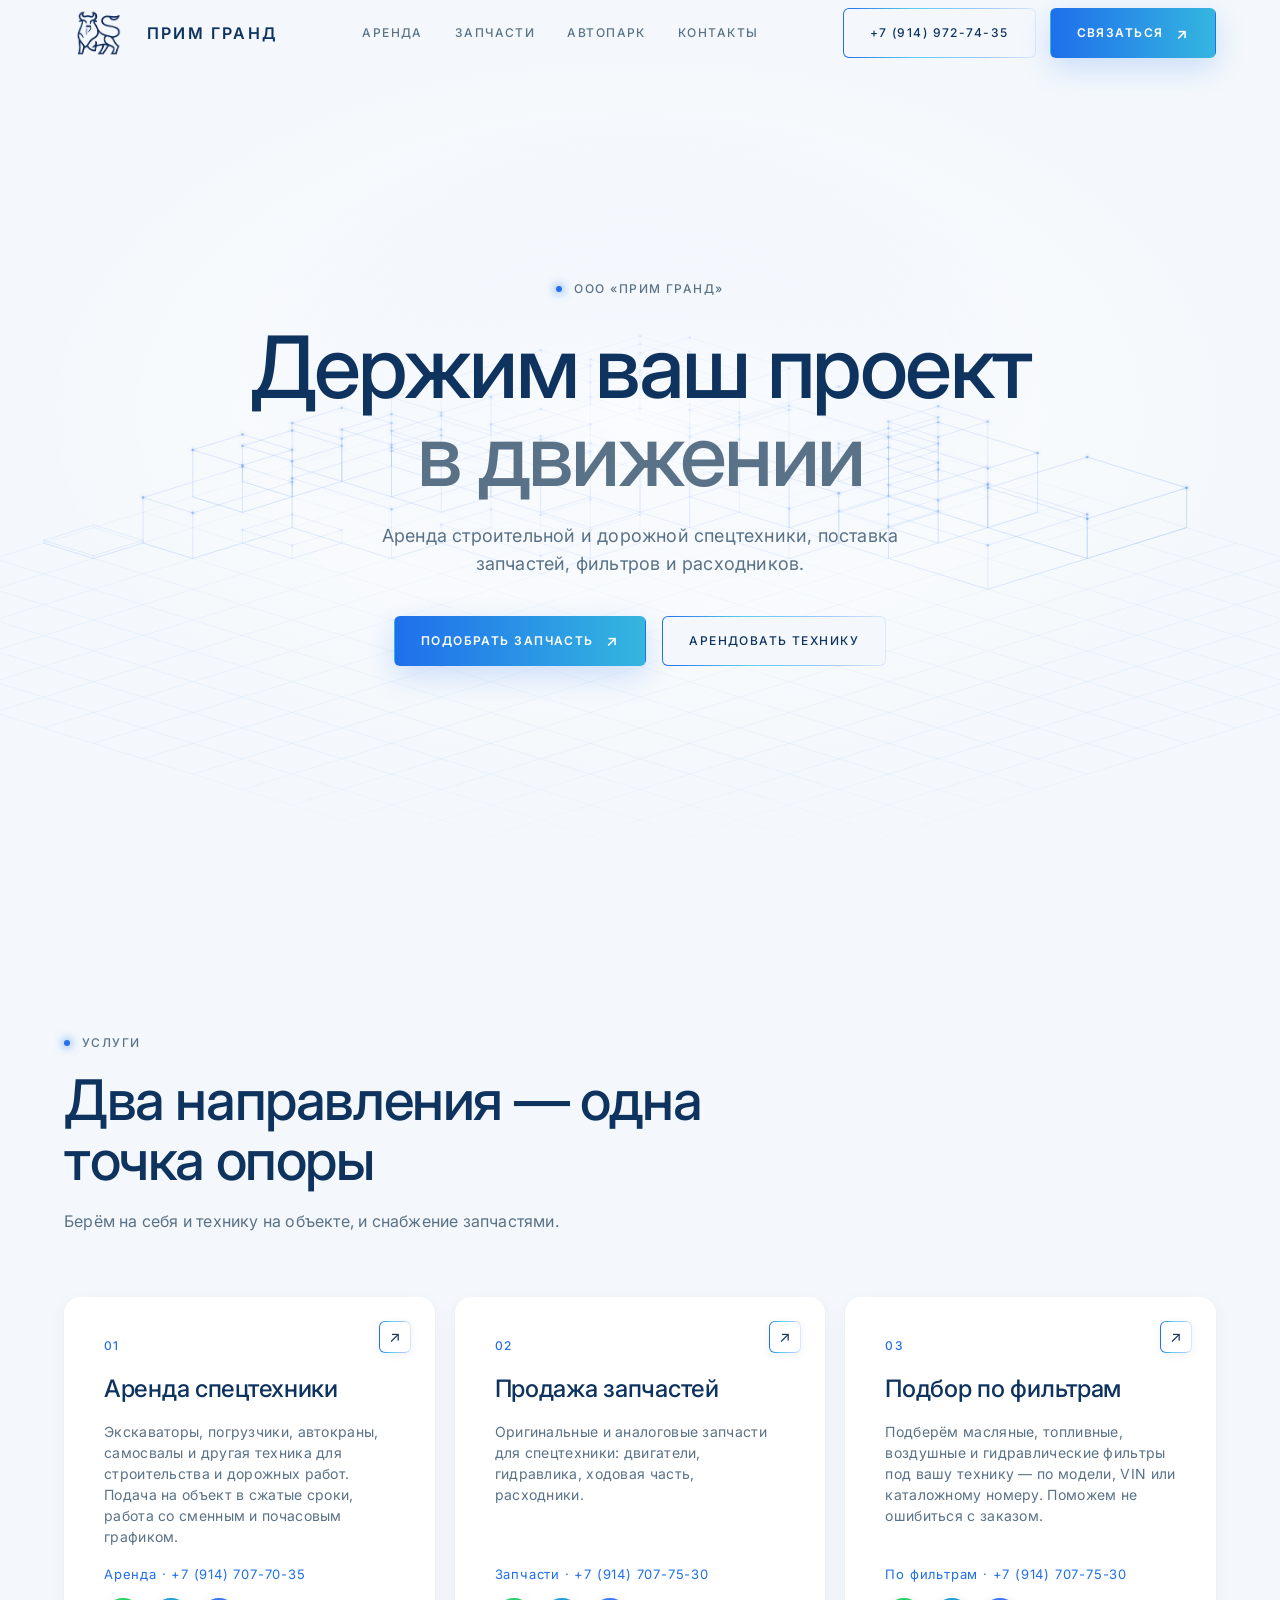
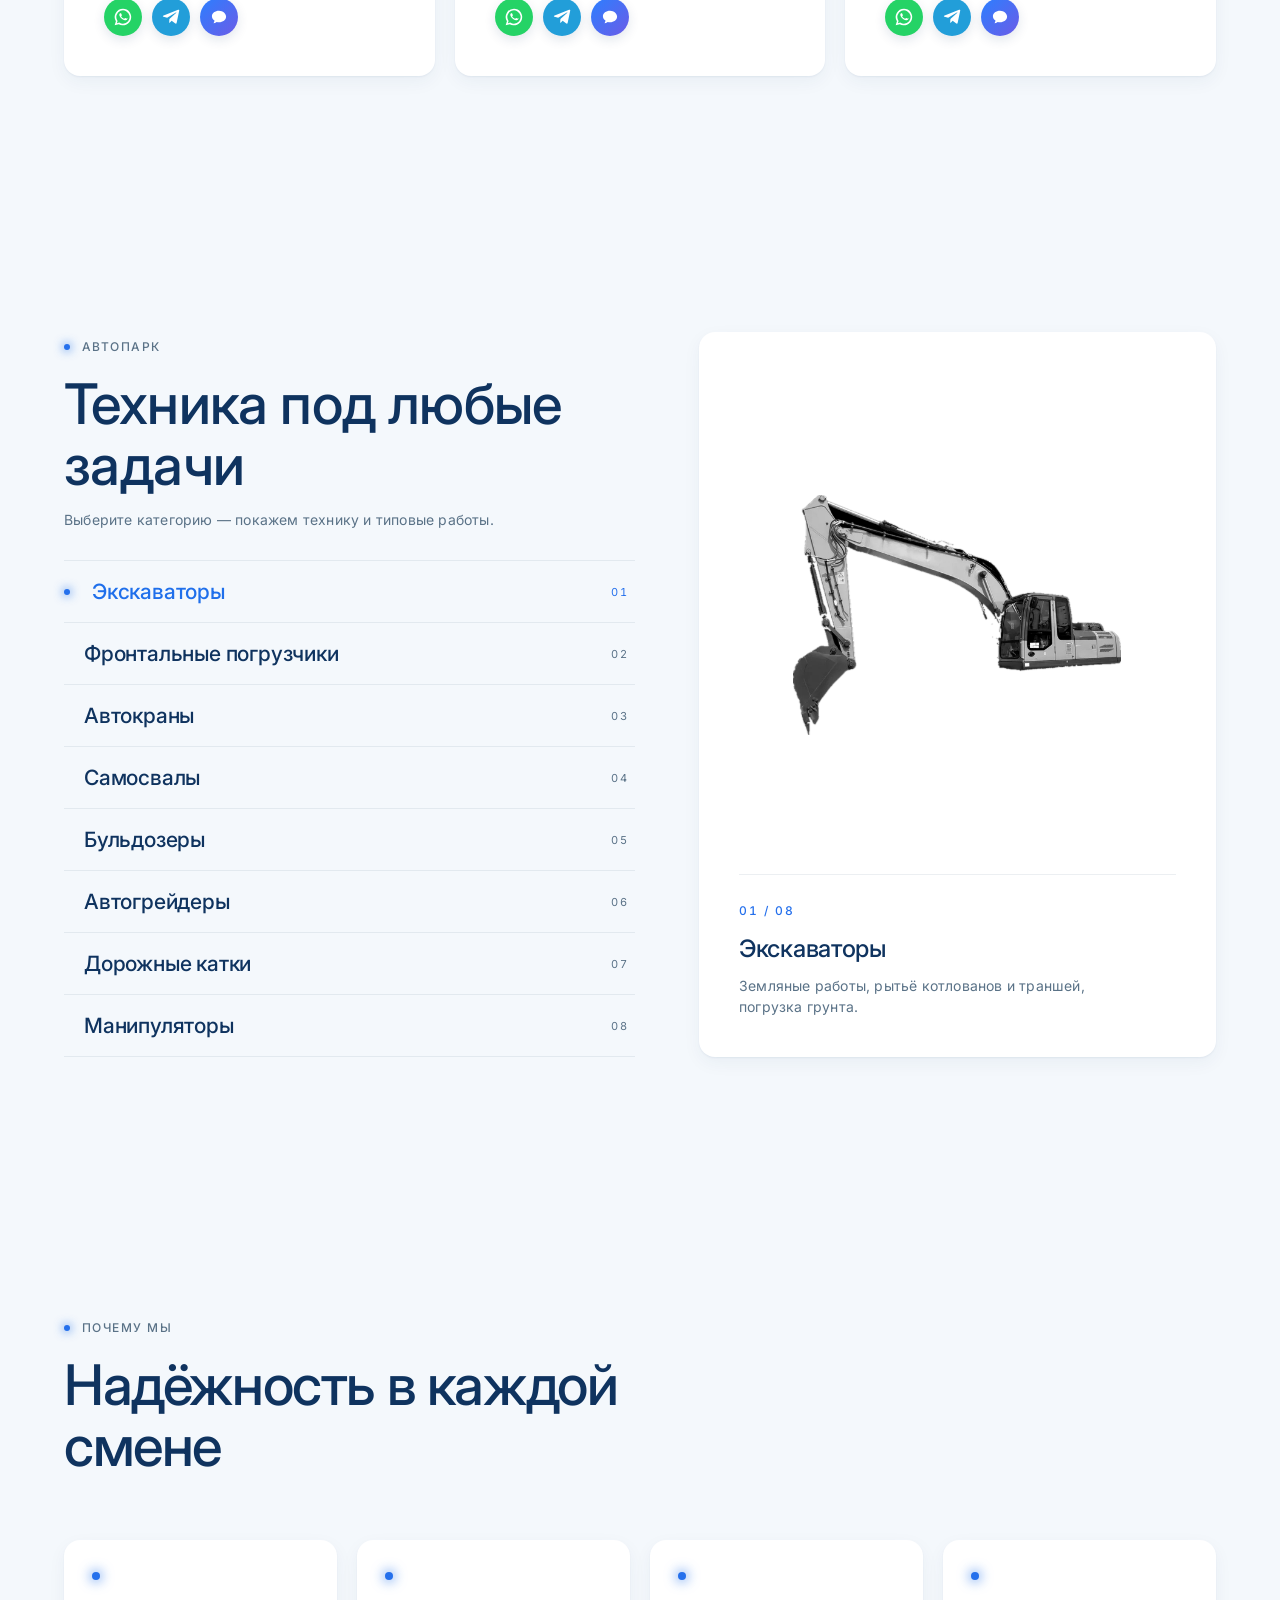
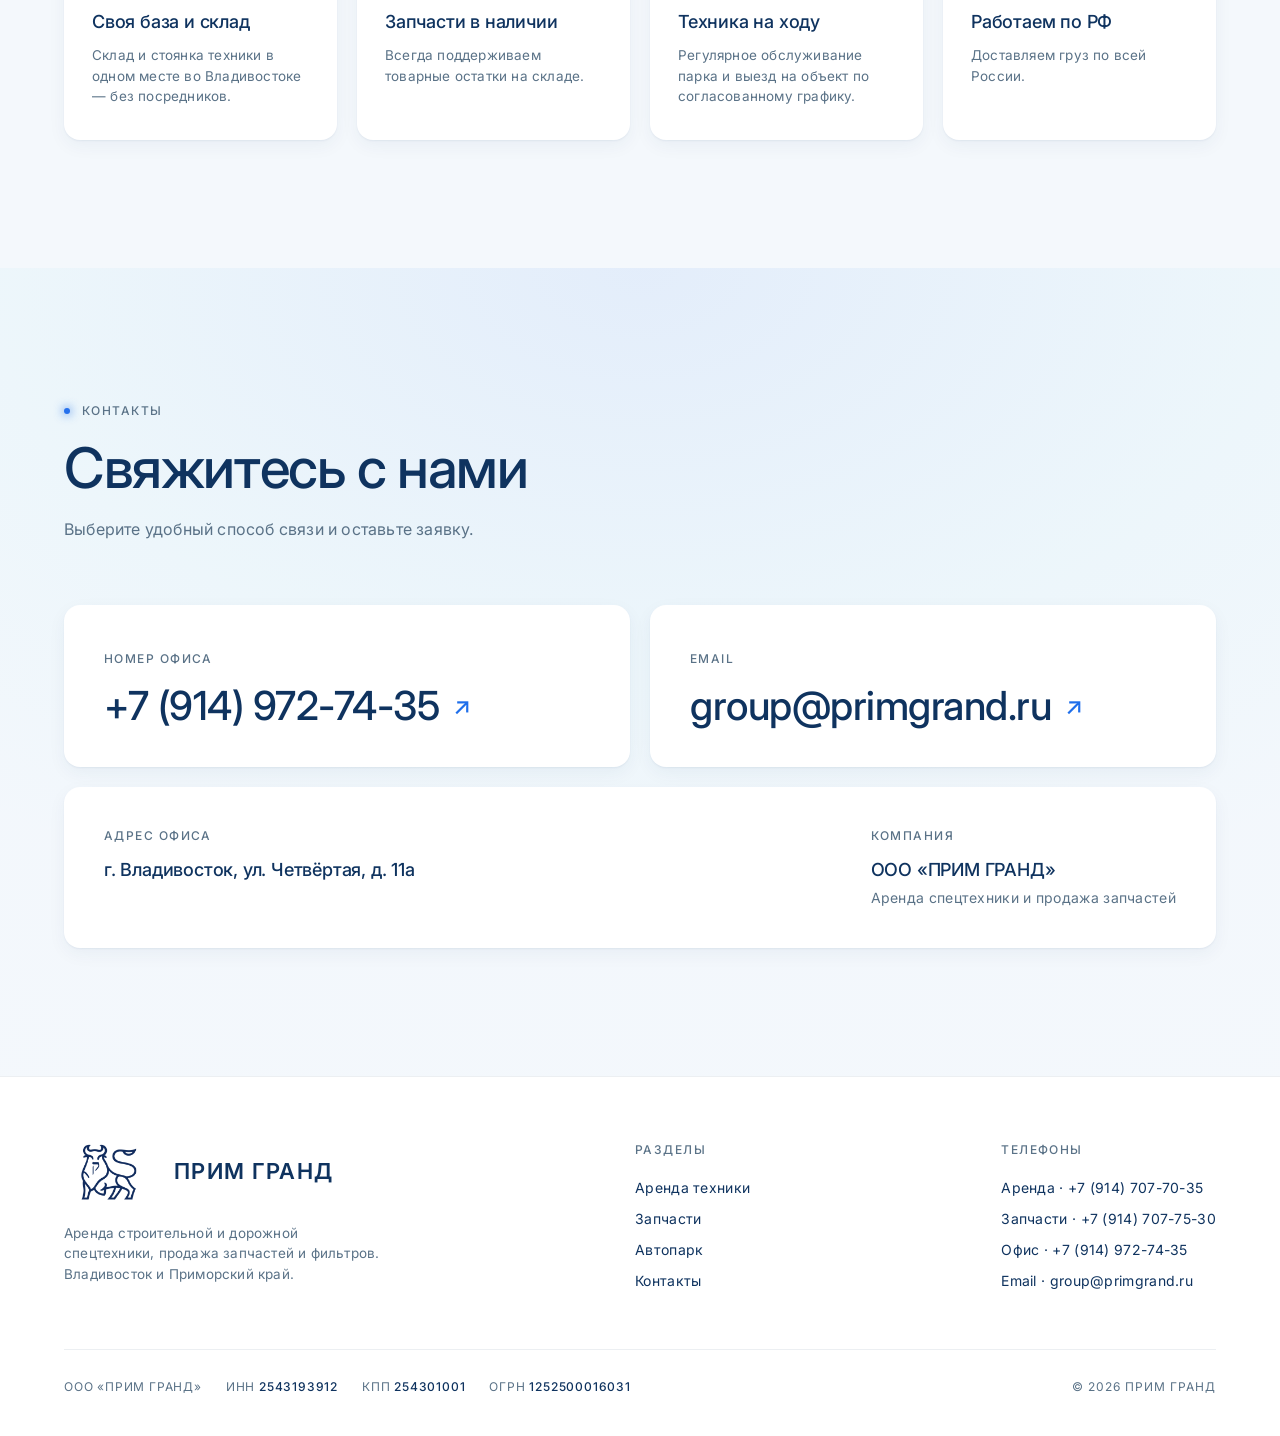
==== commit b505ece8: "v100" ====
--- a/index.html
+++ b/index.html
@@ -126,11 +126,11 @@
   .fleet-item:focus-visible{outline:1px solid var(--cyan);outline-offset:2px;border-radius:4px}
 
   .fleet-stage{background:var(--trench);border-radius:var(--r-card);padding:40px;min-height:420px;display:flex;flex-direction:column;justify-content:space-between;overflow:hidden}
-  .fleet-stage::after{content:"";position:absolute;inset:0;background:radial-gradient(70% 60% at 60% 35%,rgba(31,111,235,.16) 0%,rgba(31,111,235,0) 70%);pointer-events:none}
+  .fleet-stage::after{display:none}
   .machine-inner{position:relative;z-index:1;display:flex;flex-direction:column;height:100%;transition:opacity .3s cubic-bezier(.4,0,.2,1),transform .3s cubic-bezier(.4,0,.2,1);will-change:opacity,transform}
   .machine-inner.out{opacity:0;transform:translateY(8px) scale(.99)}
   .machine-viz{flex:1;display:grid;place-items:center;padding:6px 0 22px}
-  .machine-viz img{width:100%;max-width:420px;height:240px;object-fit:contain;display:block;filter:drop-shadow(0 10px 20px rgba(15,51,95,.12))}
+  .machine-viz img{width:100%;max-width:420px;height:240px;object-fit:contain;display:block}
   .machine-cap{border-top:1px solid rgba(15,51,95,.08);padding-top:22px}
   .machine-cap .mnum{font-size:12px;letter-spacing:2px;color:var(--teal);font-weight:500;font-variant-numeric:tabular-nums}
   .machine-cap .mname{color:var(--snow);font-size:24px;font-weight:500;letter-spacing:-0.3px;margin-top:10px}
@@ -200,7 +200,7 @@
     .fleet-head{margin-bottom:20px}
     .fleet-stage{min-height:0;padding:0;background:transparent;border-radius:0;overflow:visible}
     .fleet-stage::after{display:none}
-    .fleet-stage.inline{background:var(--reef);border-radius:0 0 14px 14px;margin:-1px 0 8px;padding:2px 22px 22px}
+    .fleet-stage.inline{background:#fff;border-radius:0 0 14px 14px;margin:-1px 0 8px;padding:2px 22px 22px}
     .machine-inner{height:auto}
     .machine-viz{padding:6px 0 14px}
     .machine-viz img{max-width:300px;height:185px}
@@ -210,7 +210,7 @@
     /* the chosen row and its picture fuse into one card, no overlap */
     .fleet-item{padding-left:18px}
     .fleet-item:hover{padding-left:18px}
-    .fleet-item.active{padding-left:18px;background:var(--reef);border-radius:14px 14px 0 0;border-bottom-color:transparent}
+    .fleet-item.active{padding-left:18px;background:#fff;border-radius:14px 14px 0 0;border-bottom-color:transparent}
     .fleet-item.active::before{left:8px}
   }
   @media(max-width:560px){
@@ -371,10 +371,10 @@
       <h2>Надёжность в каждой смене</h2>
     </div>
     <div class="why-grid">
-      <div class="why-cell reveal"><span class="mark"></span><h4>Своя база и склад</h4><p>Офис, склад и стоянка техники в одном месте во Владивостоке — без посредников.</p></div>
+      <div class="why-cell reveal"><span class="mark"></span><h4>Своя база и склад</h4><p>Склад и стоянка техники в одном месте во Владивостоке — без посредников.</p></div>
       <div class="why-cell reveal"><span class="mark"></span><h4>Запчасти в наличии</h4><p>Всегда поддерживаем товарные остатки на складе.</p></div>
       <div class="why-cell reveal"><span class="mark"></span><h4>Техника на ходу</h4><p>Регулярное обслуживание парка и выезд на объект по согласованному графику.</p></div>
-      <div class="why-cell reveal"><span class="mark"></span><h4>Работаем по краю</h4><p>Владивосток и весь Приморский край — подача и доставка туда, где идёт работа.</p></div>
+      <div class="why-cell reveal"><span class="mark"></span><h4>Работаем по РФ</h4><p>Доставляем груз по всей России.</p></div>
     </div>
   </div>
 </section>
@@ -385,7 +385,7 @@
     <div class="section-head reveal">
       <span class="eyebrow">Контакты</span>
       <h2>Свяжитесь с нами</h2>
-      <p>Пожалуйста выберите удобный способ связи и оставьте заявку.</p>
+      <p>Выберите удобный способ связи и оставьте заявку.</p>
     </div>
     <div class="contact-grid">
       <a class="phone-card reveal" href="tel:+79149727435">
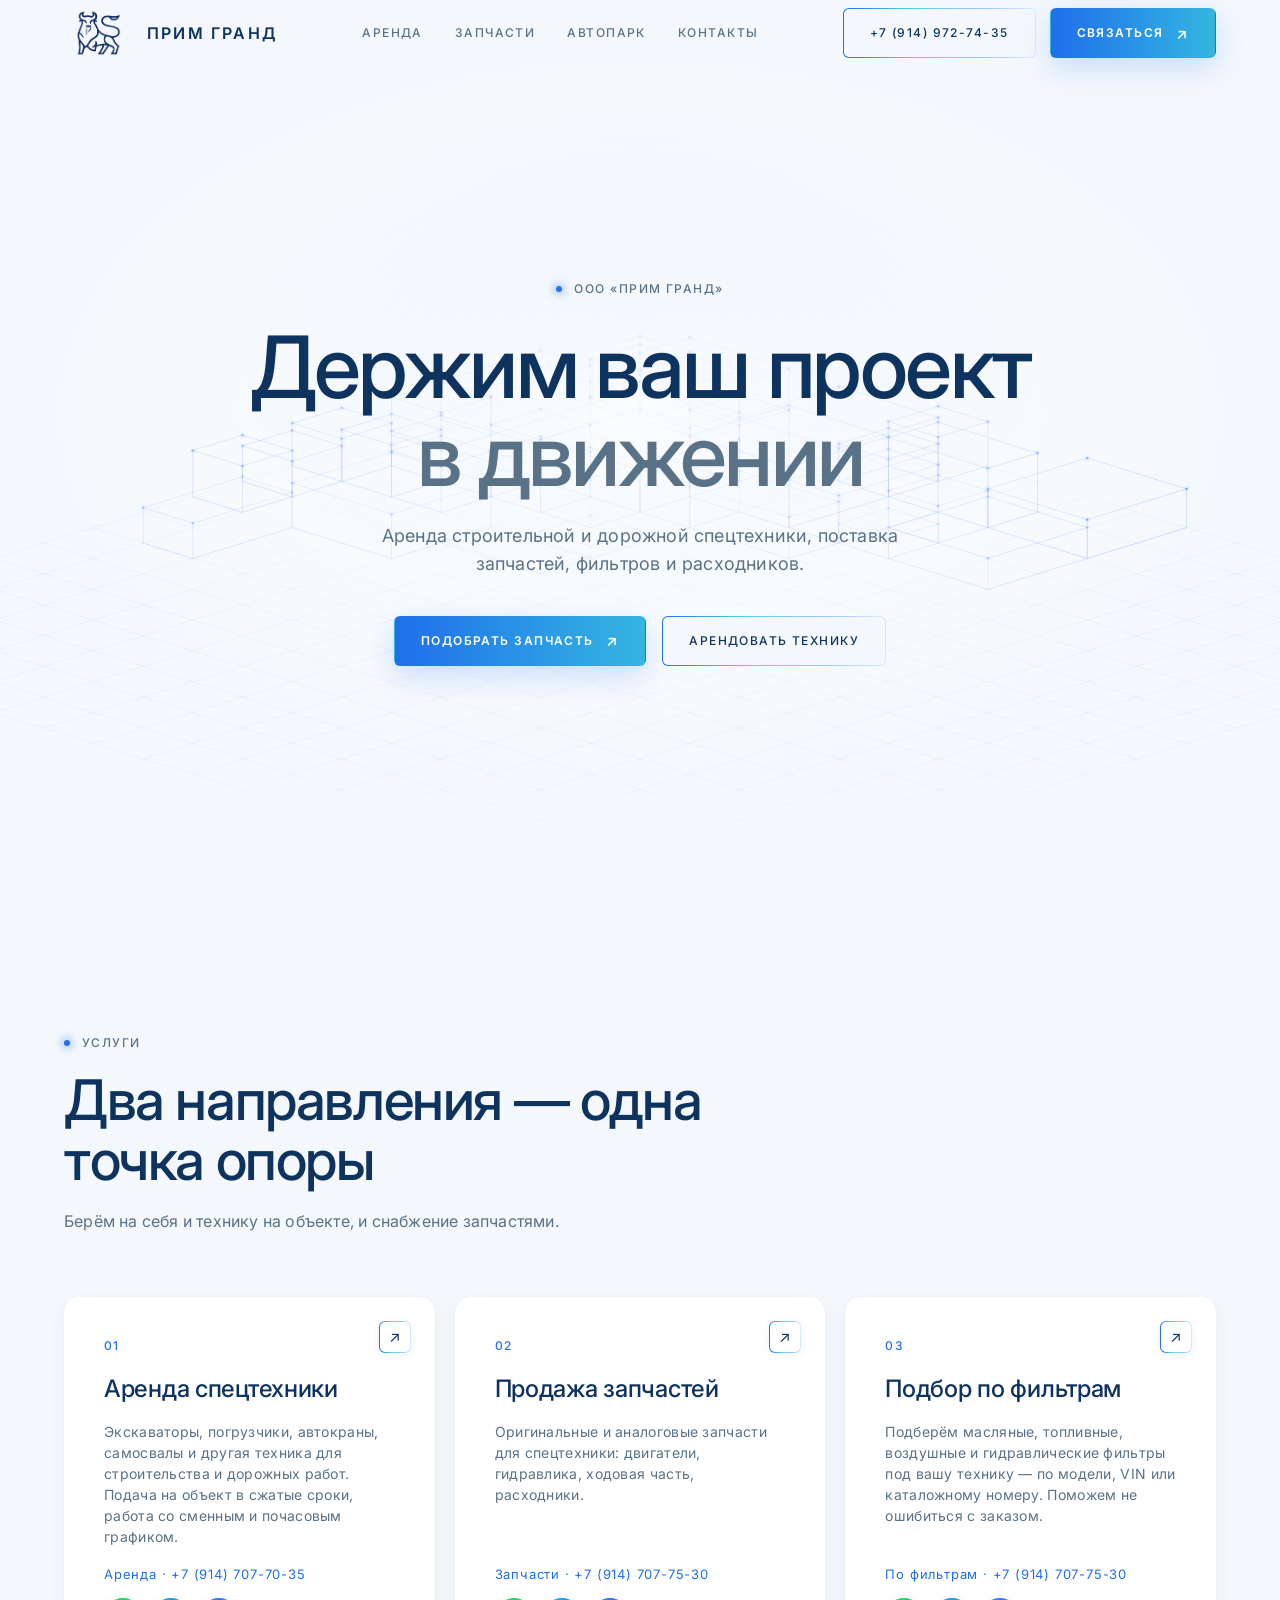
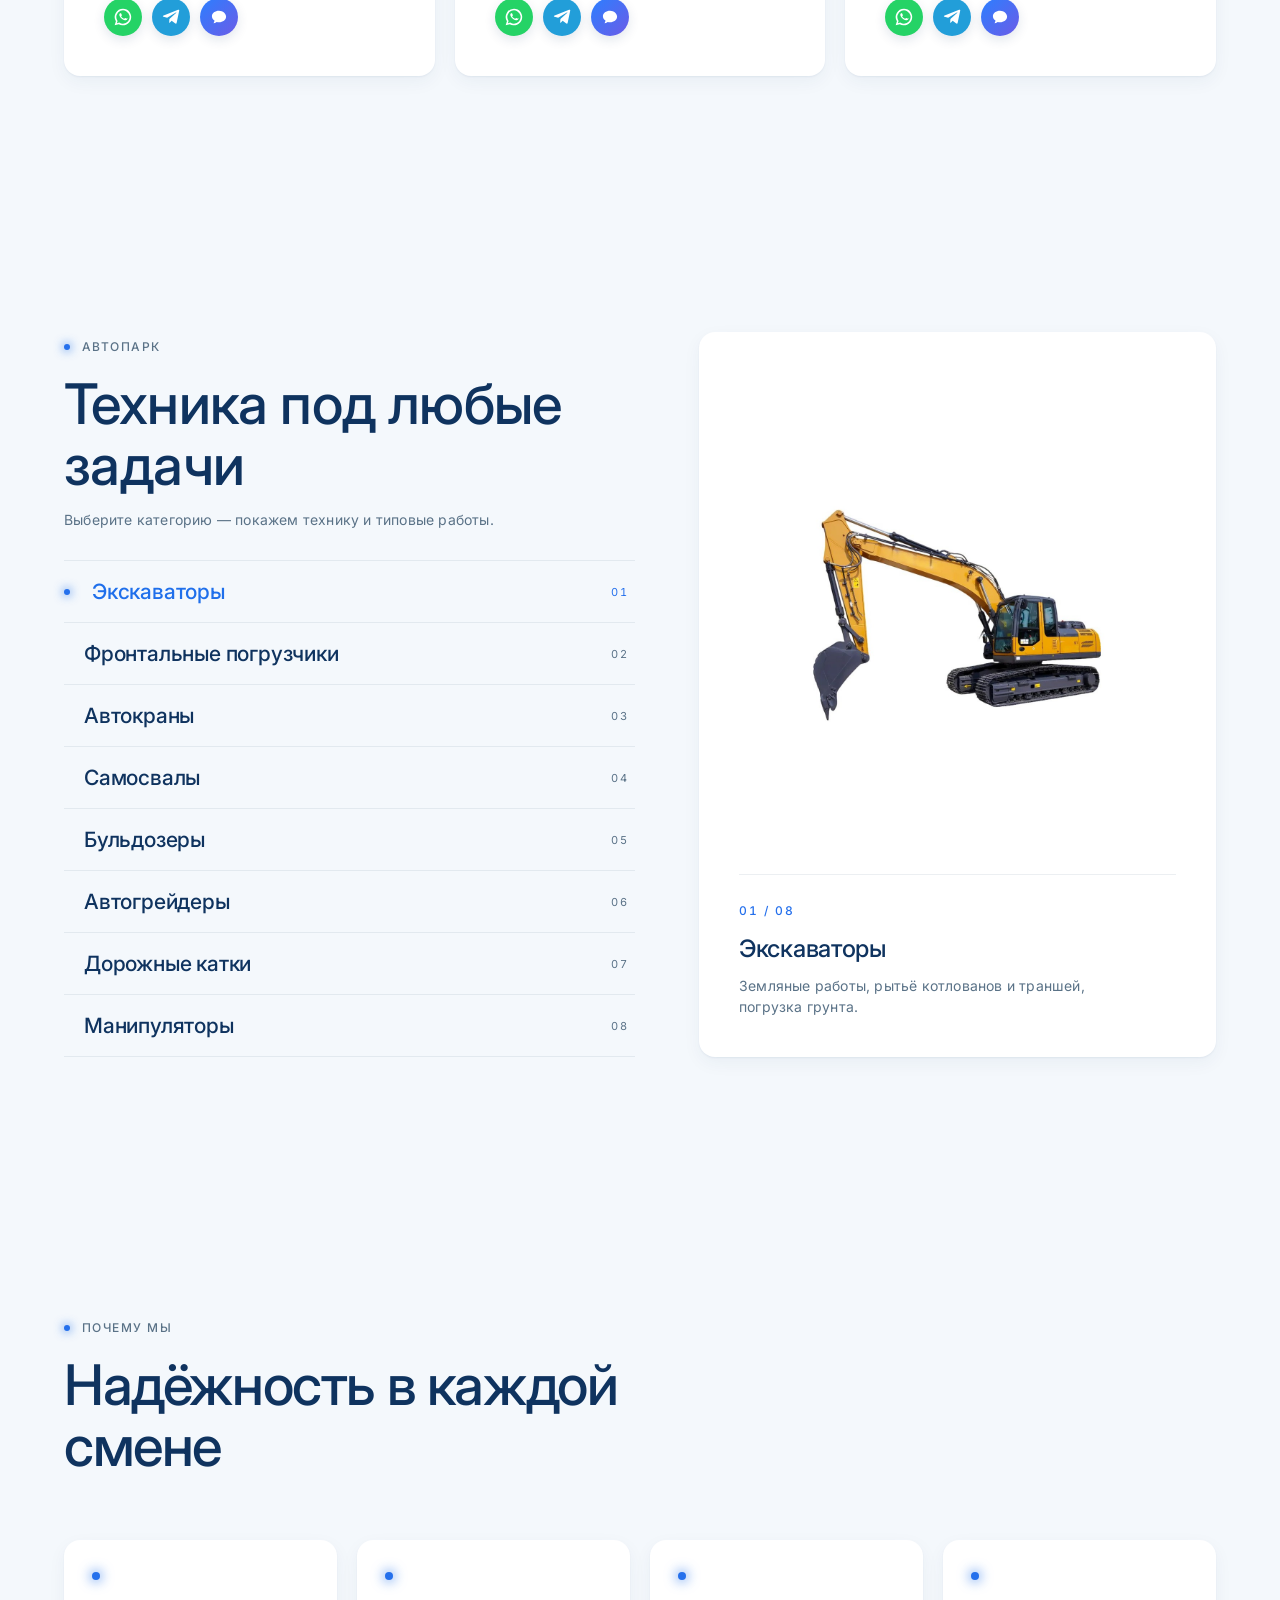
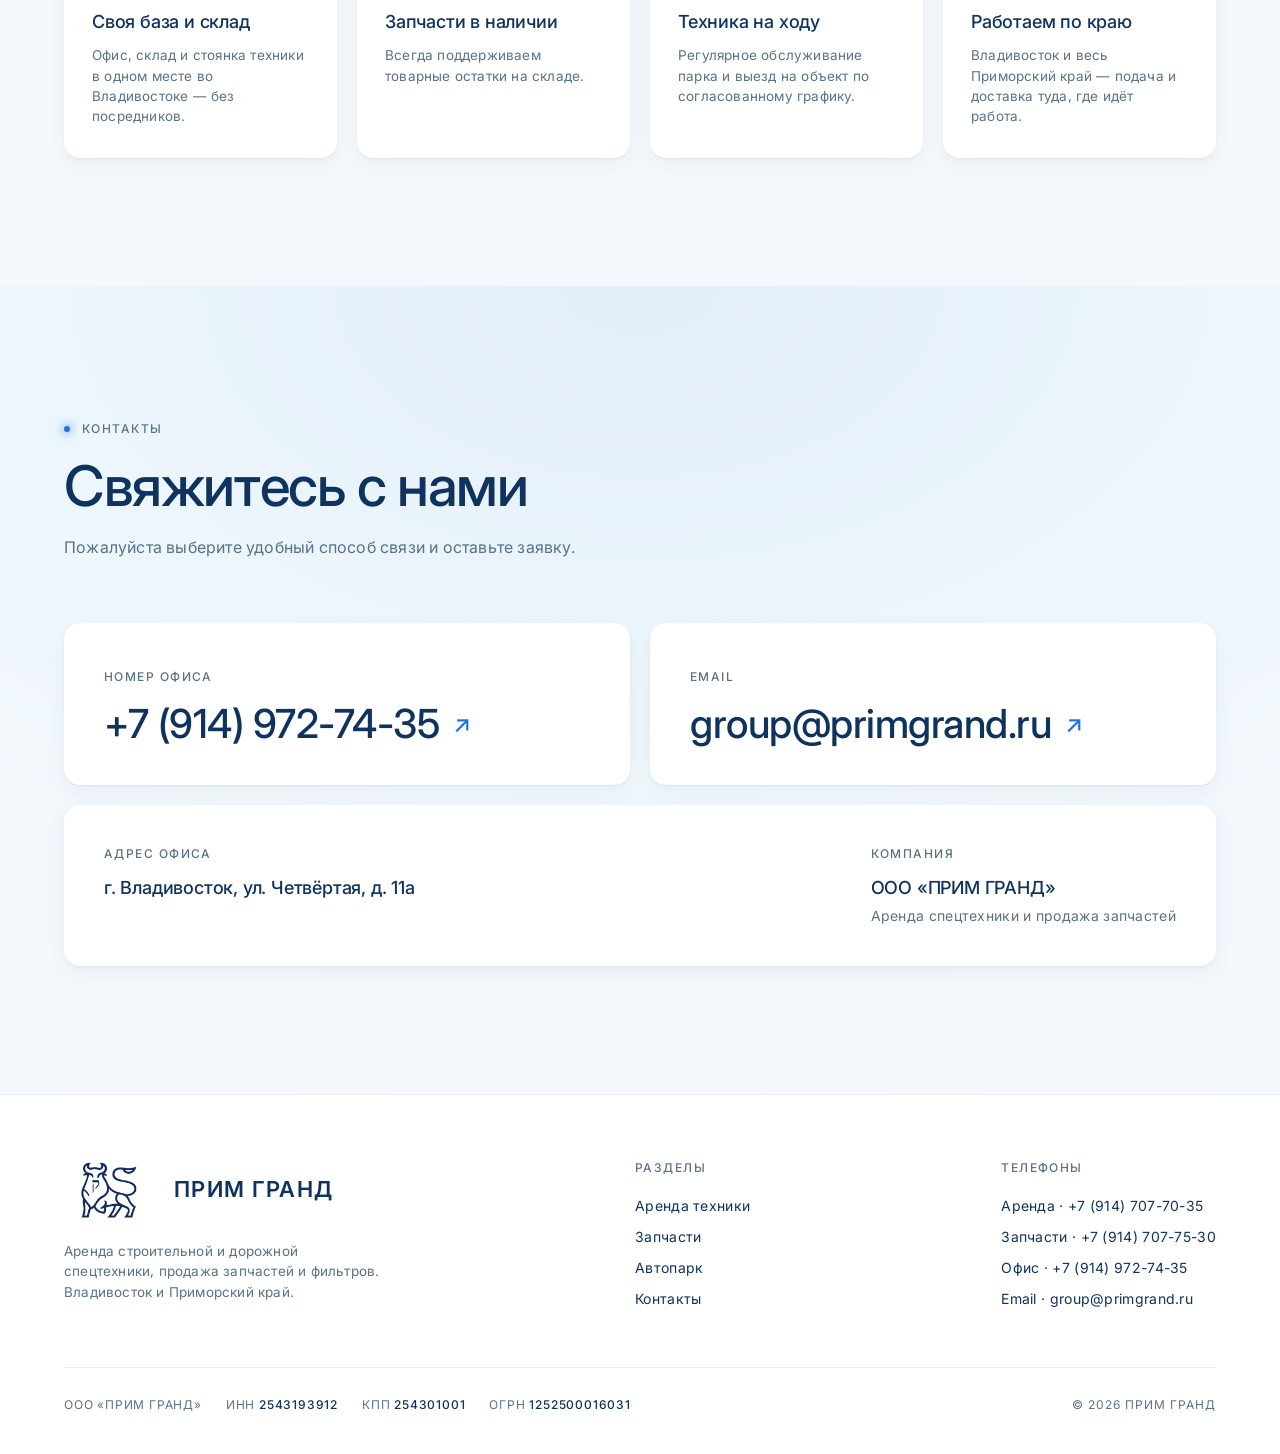
==== commit 7d42daba: "v105" ====
--- a/index.html
+++ b/index.html
@@ -130,7 +130,7 @@
   .machine-inner{position:relative;z-index:1;display:flex;flex-direction:column;height:100%;transition:opacity .3s cubic-bezier(.4,0,.2,1),transform .3s cubic-bezier(.4,0,.2,1);will-change:opacity,transform}
   .machine-inner.out{opacity:0;transform:translateY(8px) scale(.99)}
   .machine-viz{flex:1;display:grid;place-items:center;padding:6px 0 22px}
-  .machine-viz img{width:100%;max-width:420px;height:240px;object-fit:contain;display:block}
+  .machine-viz img{width:100%;max-width:460px;height:240px;object-fit:contain;display:block}
   .machine-cap{border-top:1px solid rgba(15,51,95,.08);padding-top:22px}
   .machine-cap .mnum{font-size:12px;letter-spacing:2px;color:var(--teal);font-weight:500;font-variant-numeric:tabular-nums}
   .machine-cap .mname{color:var(--snow);font-size:24px;font-weight:500;letter-spacing:-0.3px;margin-top:10px}
@@ -371,10 +371,10 @@
       <h2>Надёжность в каждой смене</h2>
     </div>
     <div class="why-grid">
-      <div class="why-cell reveal"><span class="mark"></span><h4>Своя база и склад</h4><p>Склад и стоянка техники в одном месте во Владивостоке — без посредников.</p></div>
+      <div class="why-cell reveal"><span class="mark"></span><h4>Своя база и склад</h4><p>Офис, склад и стоянка техники в одном месте во Владивостоке — без посредников.</p></div>
       <div class="why-cell reveal"><span class="mark"></span><h4>Запчасти в наличии</h4><p>Всегда поддерживаем товарные остатки на складе.</p></div>
       <div class="why-cell reveal"><span class="mark"></span><h4>Техника на ходу</h4><p>Регулярное обслуживание парка и выезд на объект по согласованному графику.</p></div>
-      <div class="why-cell reveal"><span class="mark"></span><h4>Работаем по РФ</h4><p>Доставляем груз по всей России.</p></div>
+      <div class="why-cell reveal"><span class="mark"></span><h4>Работаем по краю</h4><p>Владивосток и весь Приморский край — подача и доставка туда, где идёт работа.</p></div>
     </div>
   </div>
 </section>
@@ -385,7 +385,7 @@
     <div class="section-head reveal">
       <span class="eyebrow">Контакты</span>
       <h2>Свяжитесь с нами</h2>
-      <p>Выберите удобный способ связи и оставьте заявку.</p>
+      <p>Пожалуйста выберите удобный способ связи и оставьте заявку.</p>
     </div>
     <div class="contact-grid">
       <a class="phone-card reveal" href="tel:+79149727435">
@@ -563,14 +563,14 @@
 (function(){
   const T='var(--teal)'; // accent for the "working end"
   const machines=[
-    {name:'Экскаваторы',desc:'Земляные работы, рытьё котлованов и траншей, погрузка грунта.',img:'assets/excavators.png'},
-    {name:'Фронтальные погрузчики',desc:'Погрузка и перемещение сыпучих материалов, расчистка площадок.',img:'assets/loaders.png'},
-    {name:'Автокраны',desc:'Подъём и монтаж грузов на высоте, такелажные работы.',img:'assets/cranes.png'},
-    {name:'Самосвалы',desc:'Перевозка грунта, щебня, песка и строительных материалов.',img:'assets/dumptrucks.png'},
-    {name:'Бульдозеры',desc:'Планировка, расчистка территории и перемещение грунта отвалом.',img:'assets/bulldozers.png'},
-    {name:'Автогрейдеры',desc:'Профилирование дорог, выравнивание оснований и откосов.',img:'assets/graders.png'},
-    {name:'Дорожные катки',desc:'Уплотнение грунта, основания и асфальтового покрытия.',img:'assets/rollers.png'},
-    {name:'Манипуляторы',desc:'Самопогрузка и доставка габаритных грузов краном-манипулятором.',img:'assets/manipulators.png'}
+    {name:'Экскаваторы',desc:'Земляные работы, рытьё котлованов и траншей, погрузка грунта.',img:'assets/excavators.jpg'},
+    {name:'Фронтальные погрузчики',desc:'Погрузка и перемещение сыпучих материалов, расчистка площадок.',img:'assets/loaders.jpg'},
+    {name:'Автокраны',desc:'Подъём и монтаж грузов на высоте, такелажные работы.',img:'assets/cranes.jpg'},
+    {name:'Самосвалы',desc:'Перевозка грунта, щебня, песка и строительных материалов.',img:'assets/dumptrucks.jpg'},
+    {name:'Бульдозеры',desc:'Планировка, расчистка территории и перемещение грунта отвалом.',img:'assets/bulldozers.jpg'},
+    {name:'Автогрейдеры',desc:'Профилирование дорог, выравнивание оснований и откосов.',img:'assets/graders.jpg'},
+    {name:'Дорожные катки',desc:'Уплотнение грунта, основания и асфальтового покрытия.',img:'assets/rollers.jpg'},
+    {name:'Манипуляторы',desc:'Самопогрузка и доставка габаритных грузов краном-манипулятором.',img:'assets/manipulators.jpg'}
   ];
 
   machines.forEach(m=>{const _p=new Image();_p.decoding='async';_p.src=m.img;});
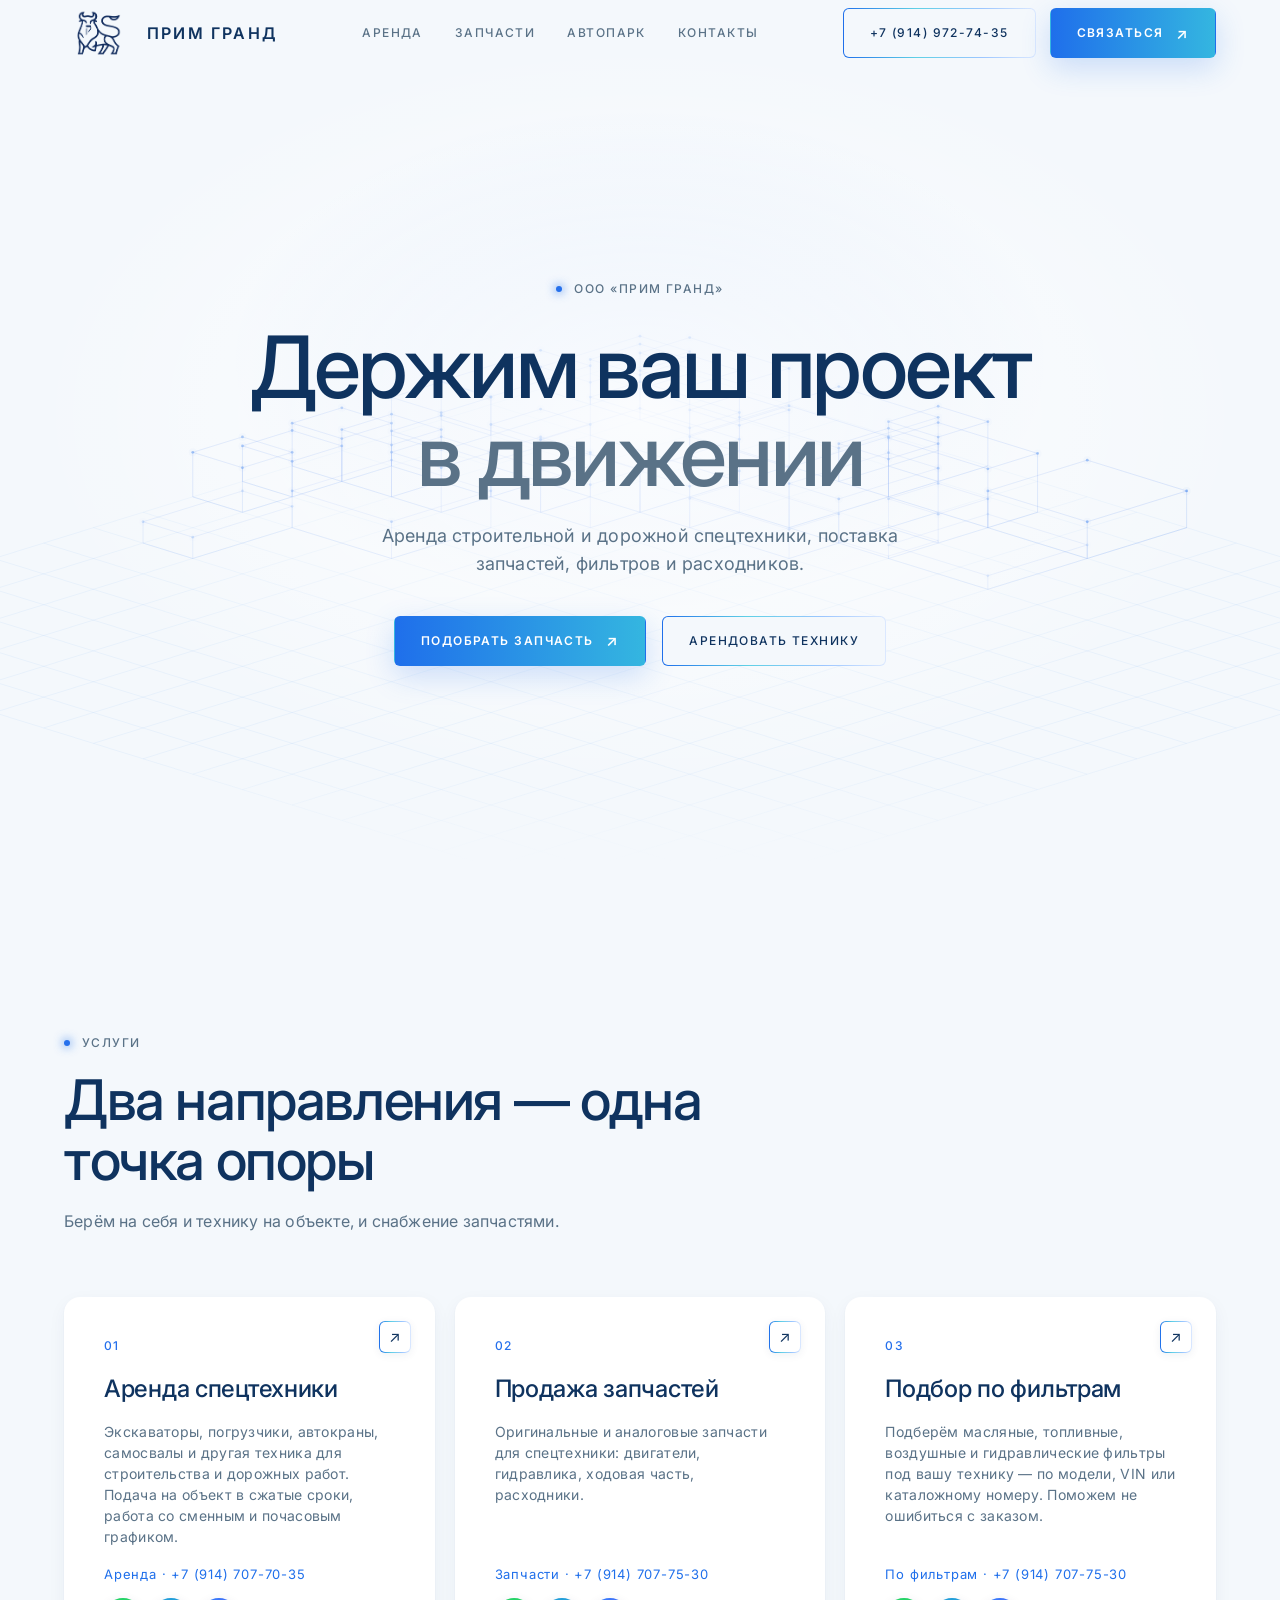
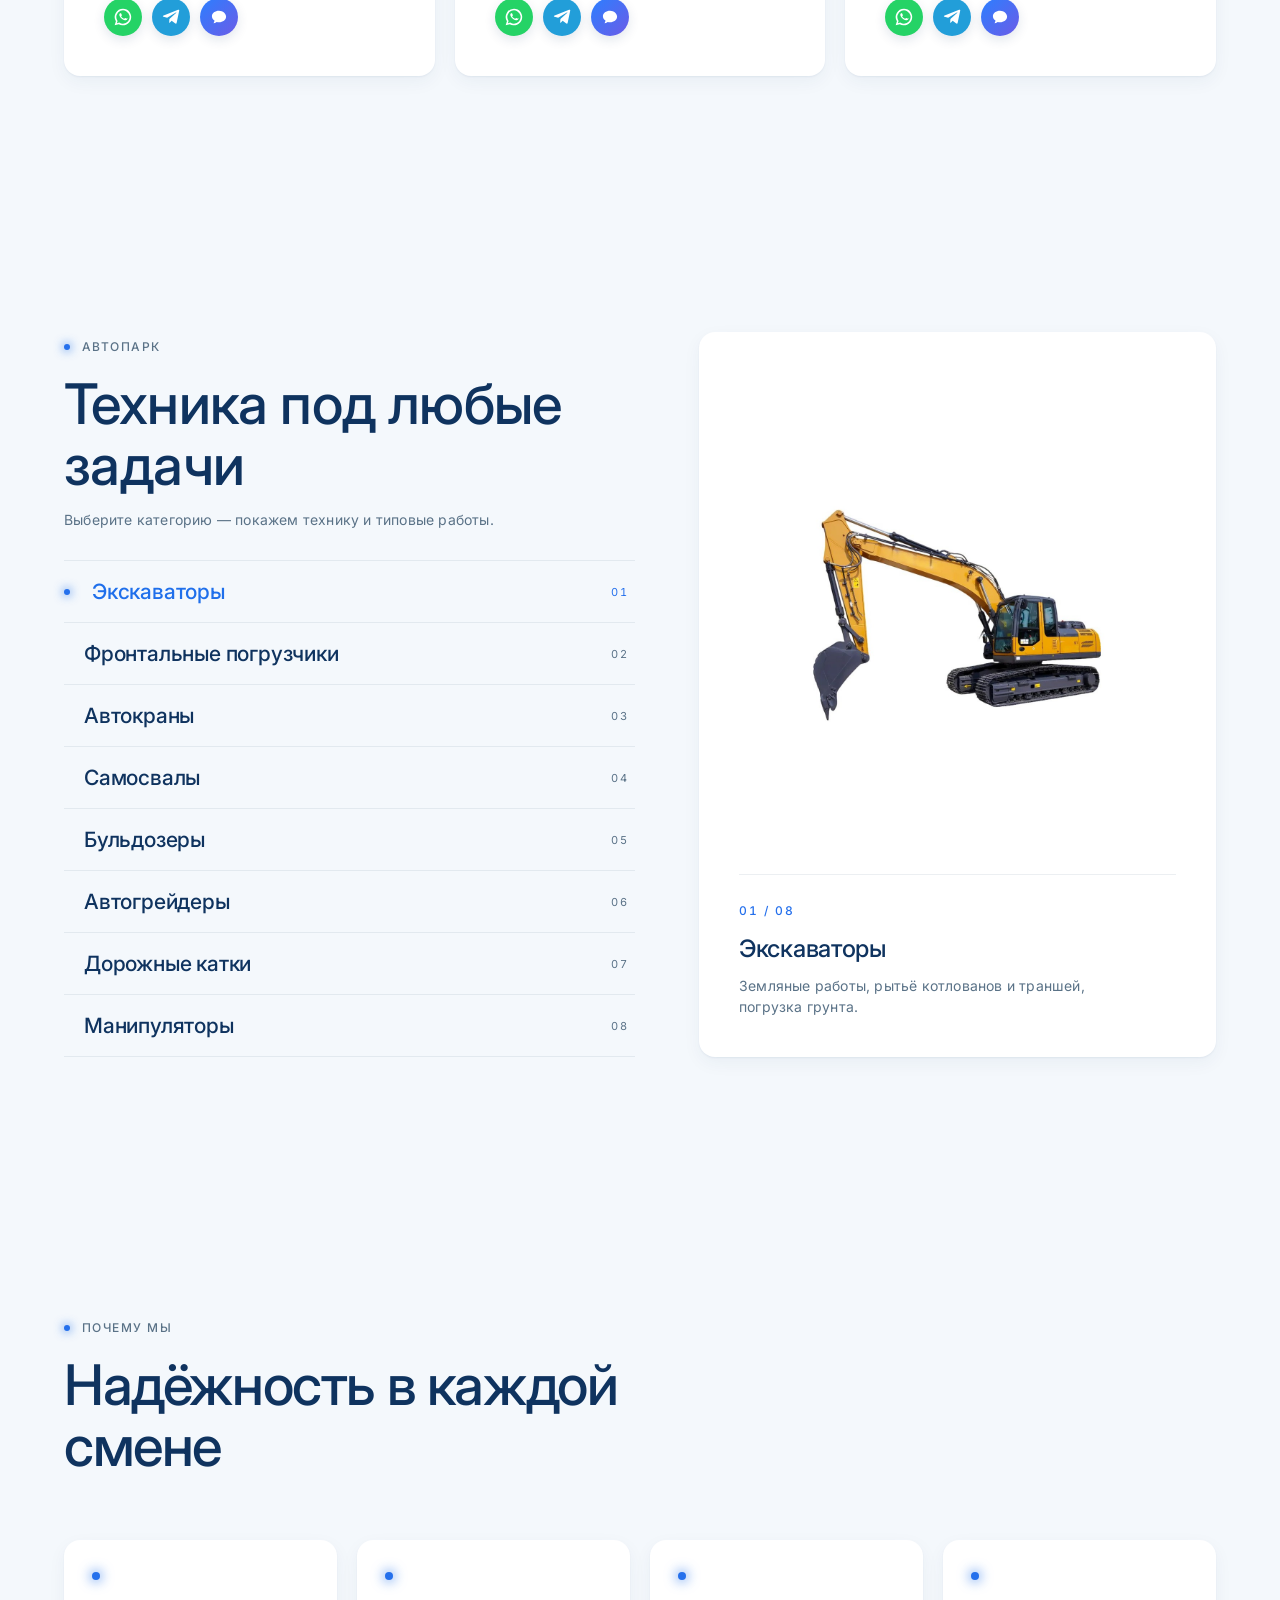
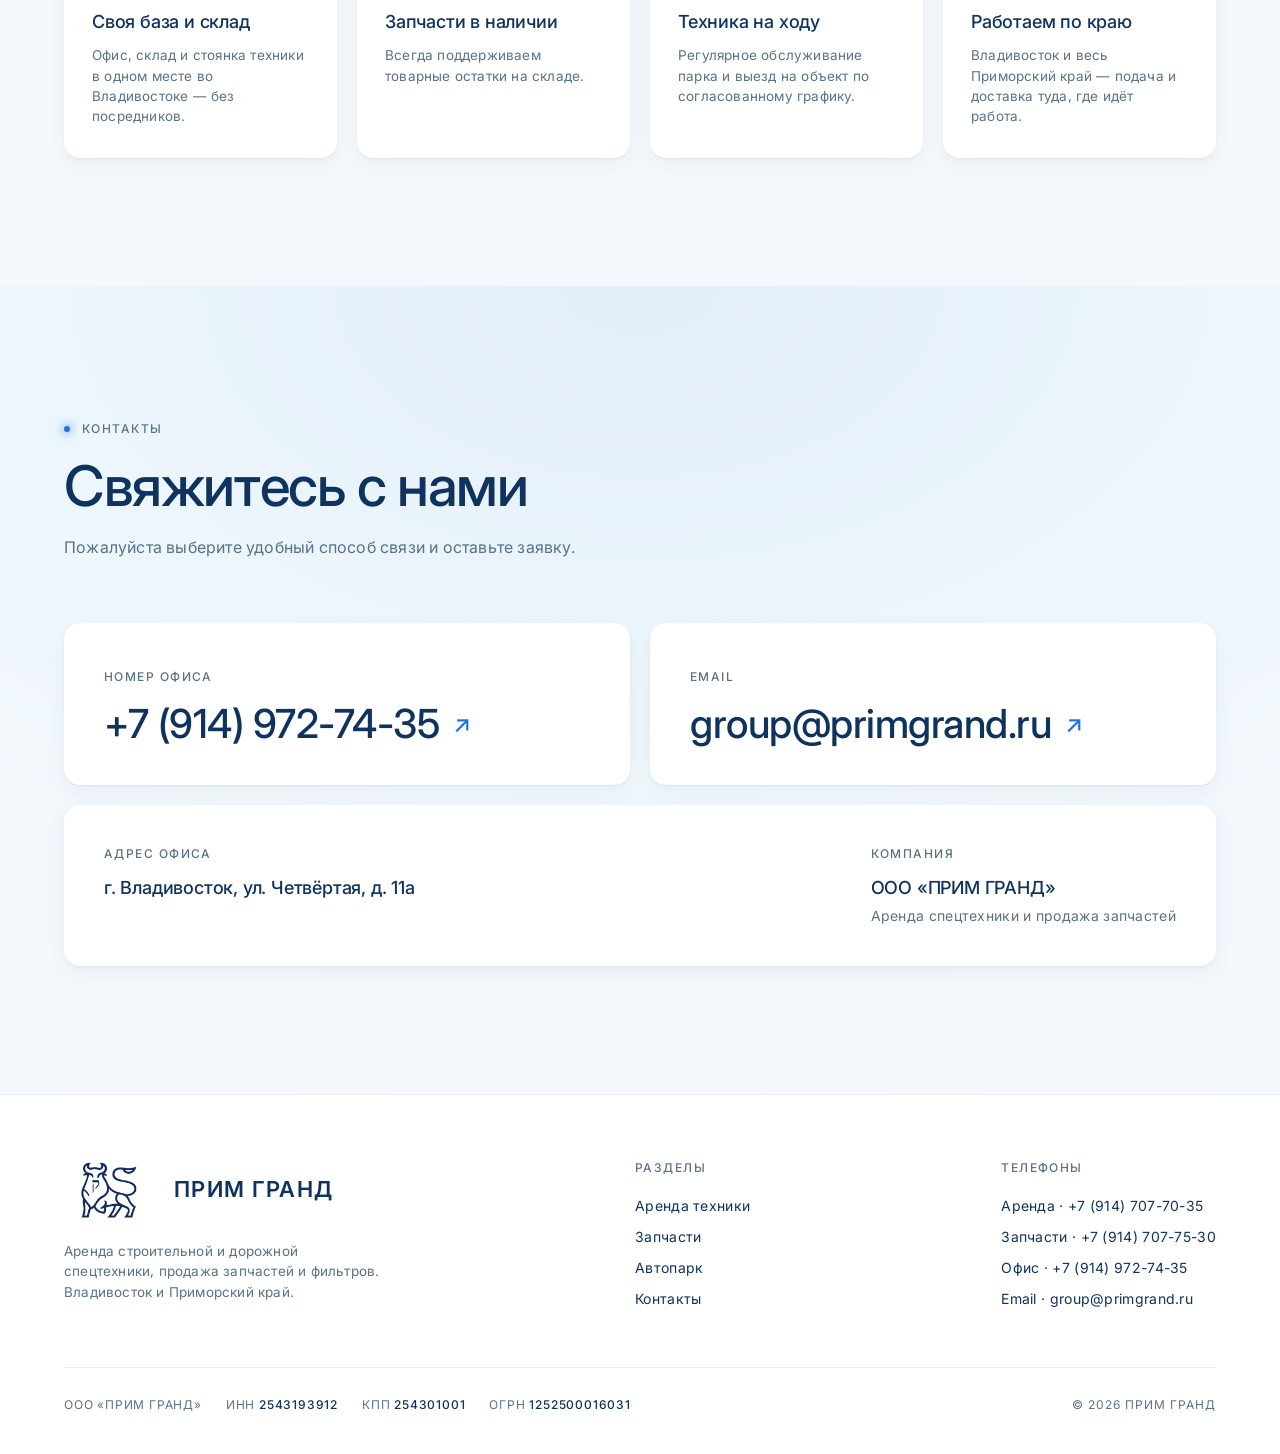
==== commit 6377db93: "v107" ====
--- a/index.html
+++ b/index.html
@@ -7,7 +7,8 @@
 <meta name="color-scheme" content="light">
 <title>ПРИМ ГРАНД — аренда спецтехники, продажа запчастей и фильтров</title>
 <meta name="description" content="ООО «ПРИМ ГРАНД» — аренда строительной и дорожной спецтехники, продажа запчастей и фильтров.">
-<link rel="icon" type="image/png" href="[data-uri]">
+<link rel="icon" href="favicon.ico" sizes="any">
+<link rel="icon" type="image/png" sizes="96x96" href="assets/favicon.png">
 <link rel="apple-touch-icon" sizes="180x180" href="assets/apple-touch-icon.png">
 <meta property="og:type" content="website">
 <meta property="og:site_name" content="ПРИМ ГРАНД">
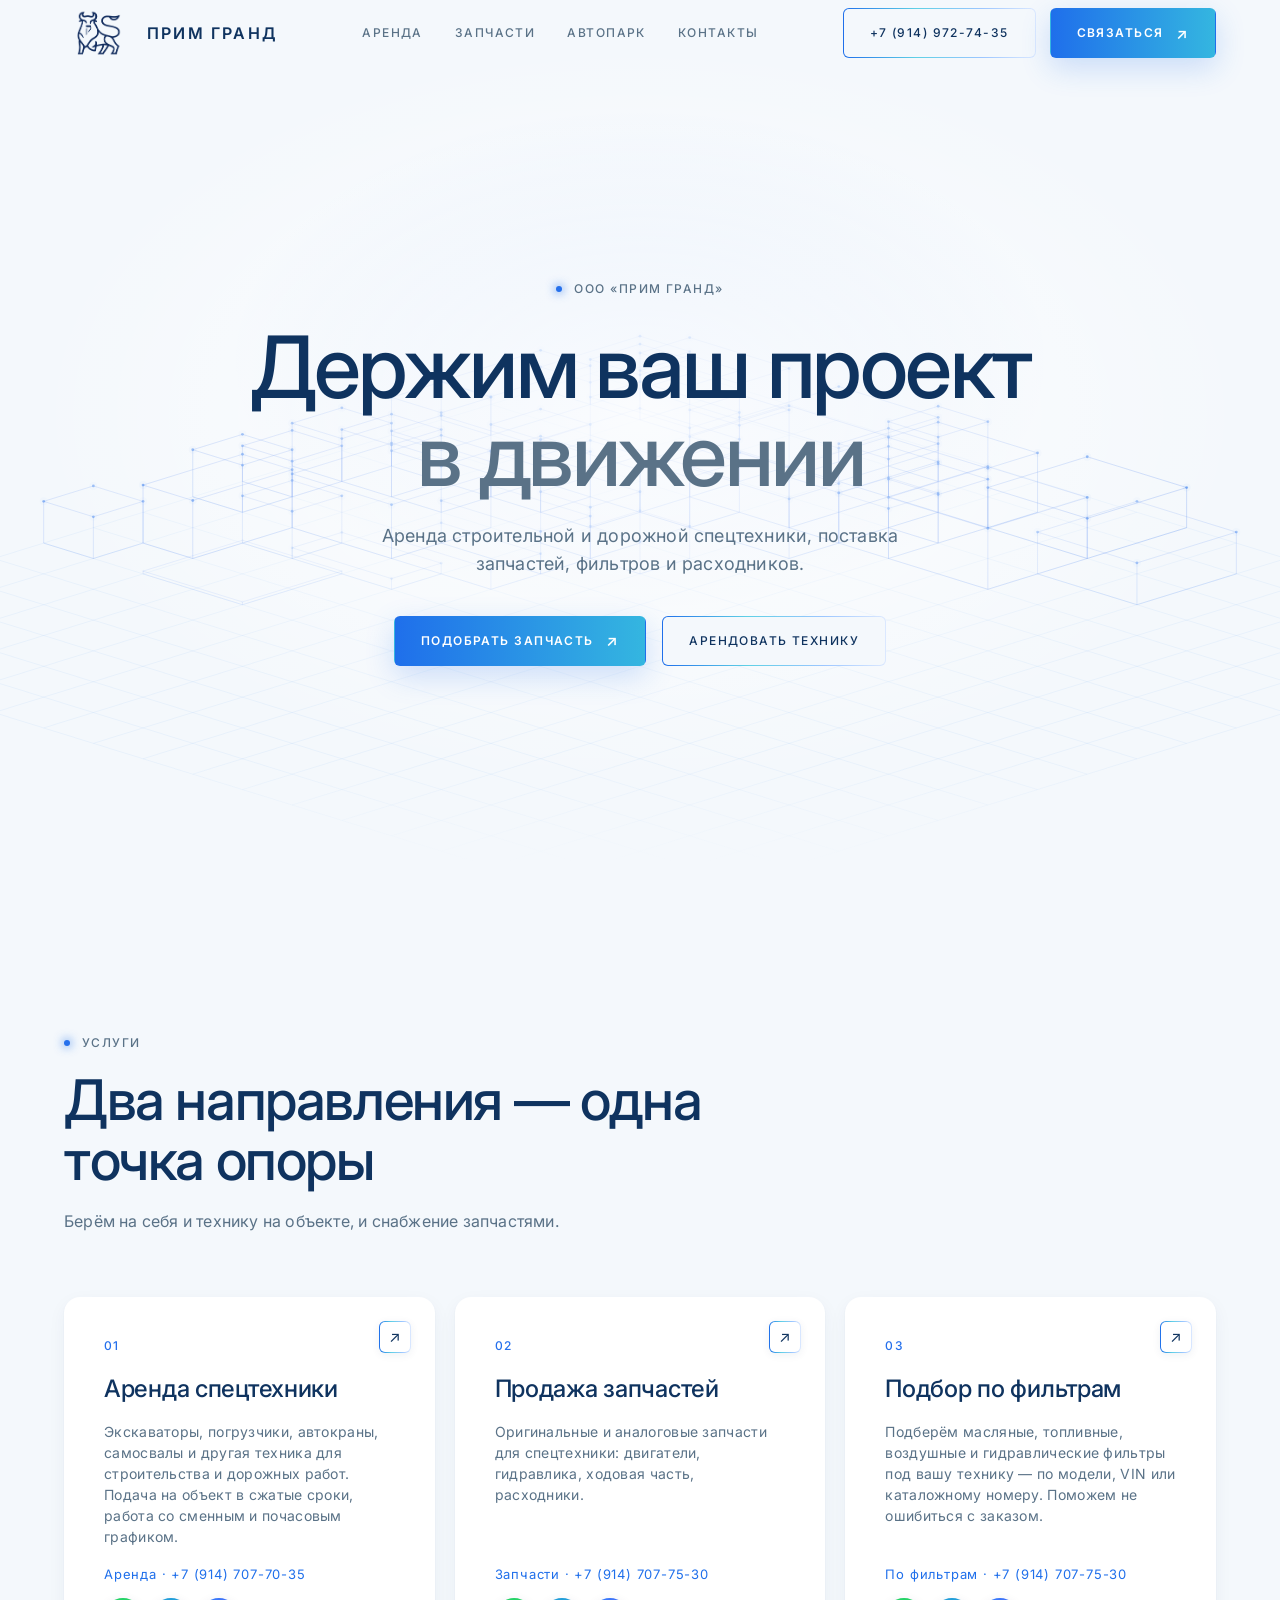
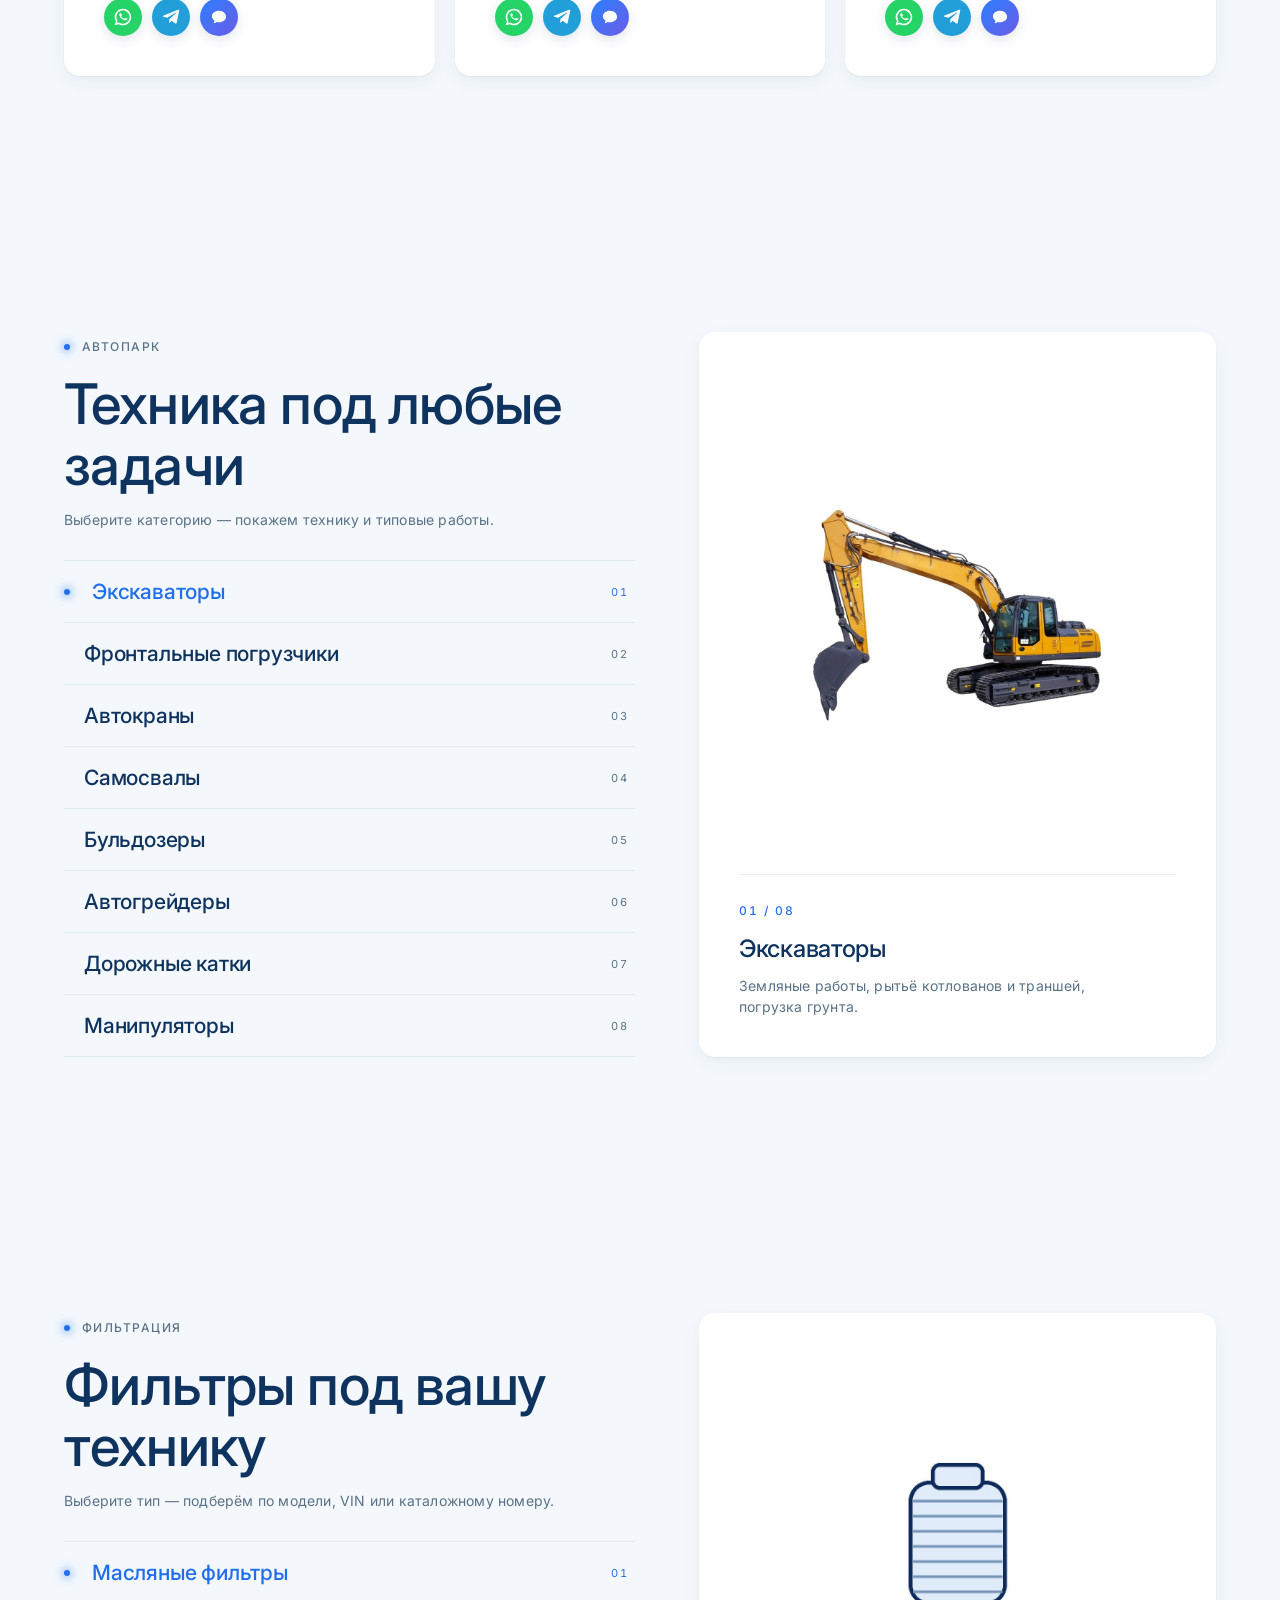
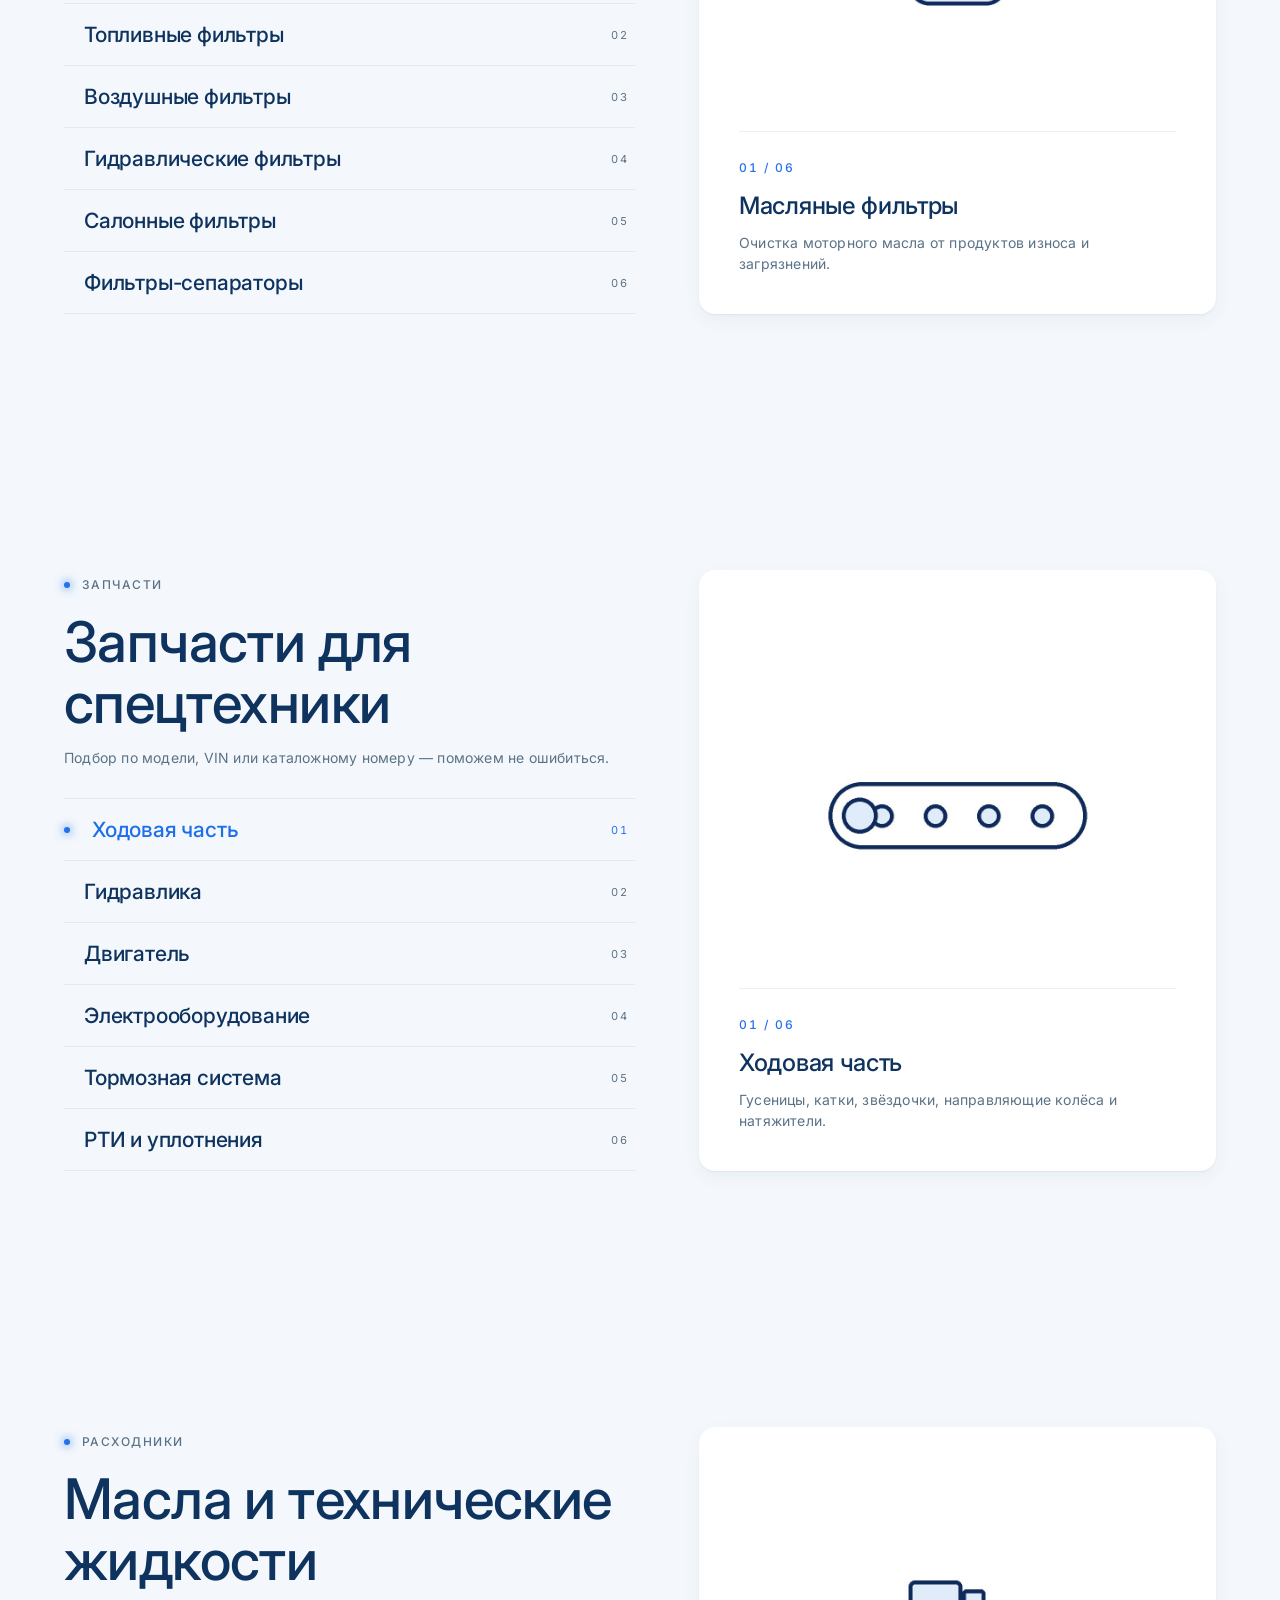
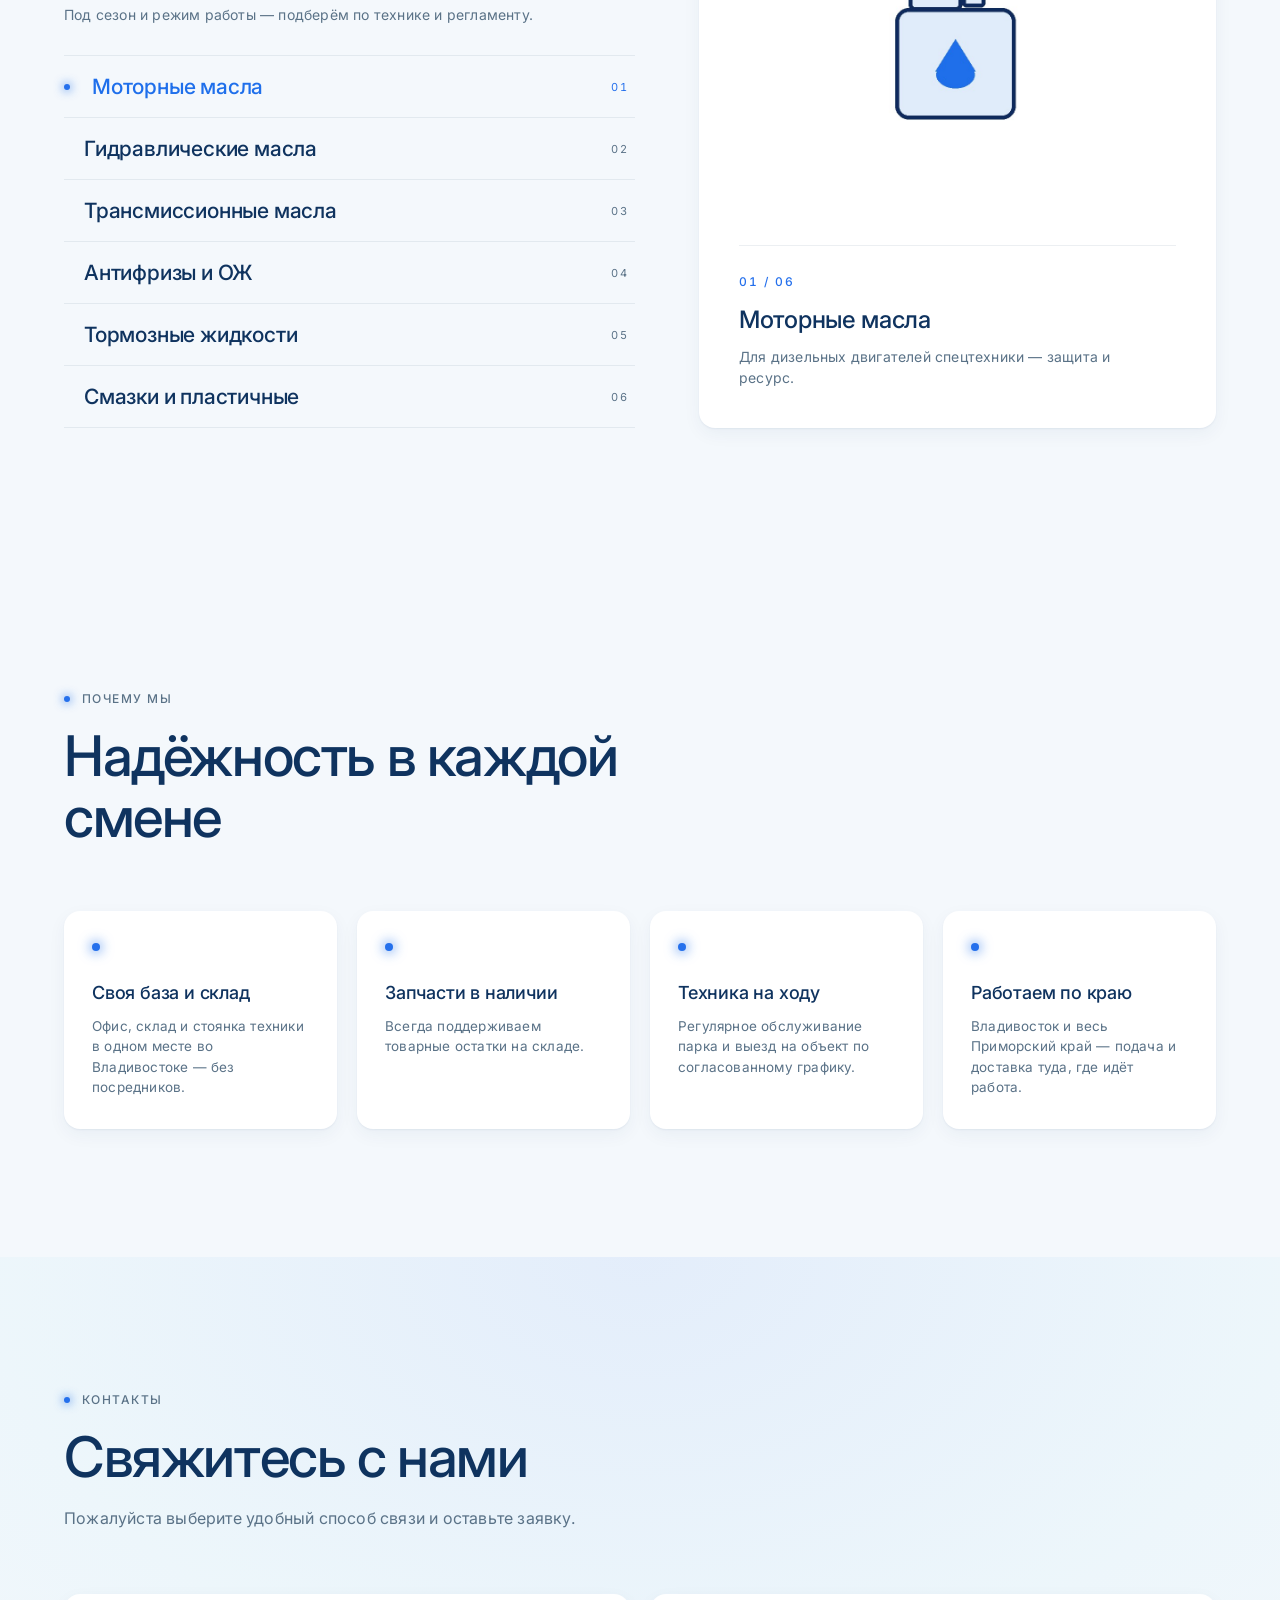
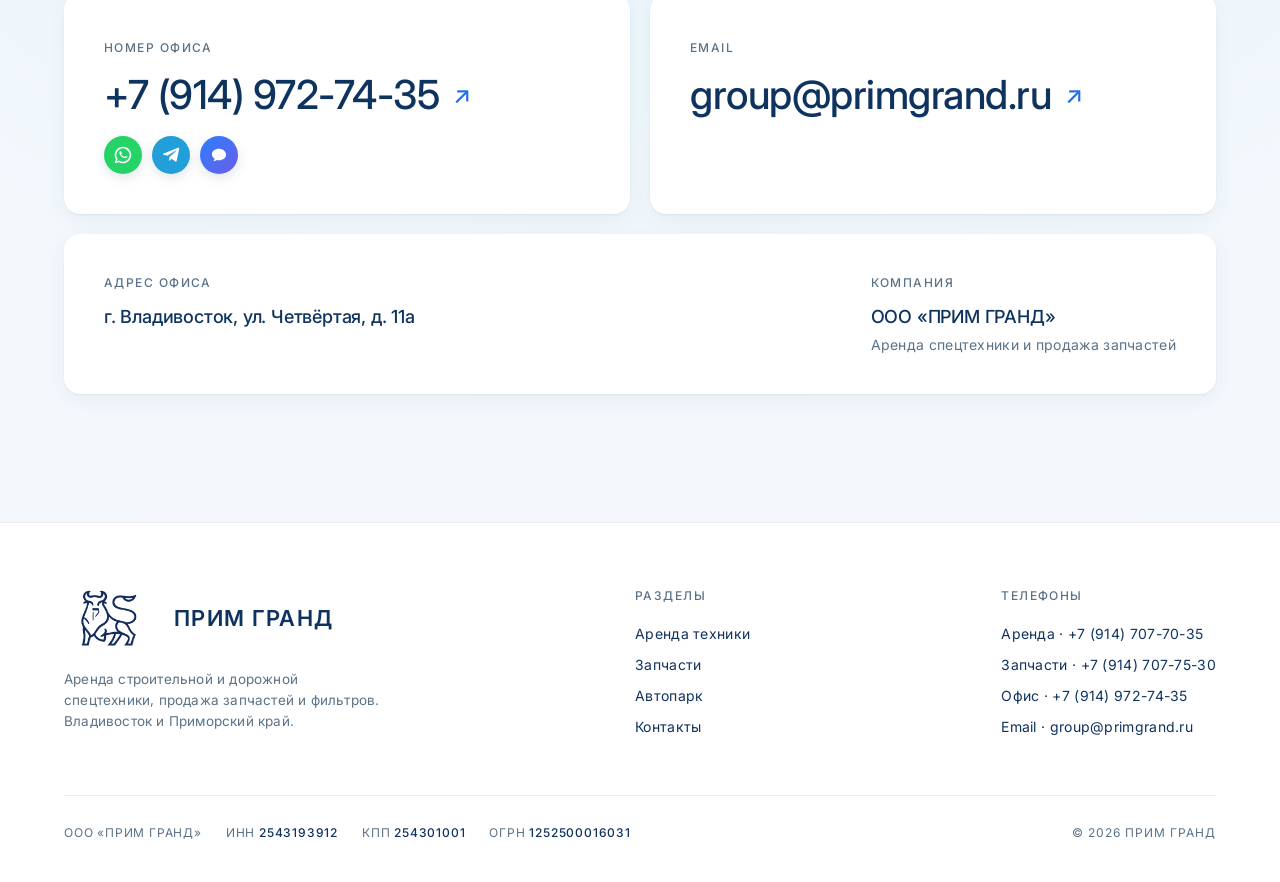
==== commit f90599de: "v200" ====
--- a/index.html
+++ b/index.html
@@ -5,6 +5,7 @@
 <meta name="viewport" content="width=device-width, initial-scale=1.0">
 <meta name="theme-color" content="#ffffff">
 <meta name="color-scheme" content="light">
+<meta name="format-detection" content="telephone=no">
 <title>ПРИМ ГРАНД — аренда спецтехники, продажа запчастей и фильтров</title>
 <meta name="description" content="ООО «ПРИМ ГРАНД» — аренда строительной и дорожной спецтехники, продажа запчастей и фильтров.">
 <link rel="icon" href="favicon.ico" sizes="any">
@@ -83,7 +84,9 @@
   .hero-floor{position:absolute;left:0;right:0;bottom:0;height:16%;z-index:1;pointer-events:none;background:linear-gradient(to top,#ffffff 0%,#ffffff 30%,rgba(255,255,255,0) 100%)}
   .hero-inner{position:relative;z-index:2;max-width:880px;margin:0 auto}
   .hero h1{color:var(--snow);font-weight:500;font-size:clamp(44px,8.5vw,86px);line-height:1.02;letter-spacing:clamp(-2.6px,-0.4vw,-1.2px);margin:26px 0 22px}
-  .hero h1 .soft{color:var(--fog)}
+  @keyframes pgheart{0%,46%,100%{transform:scale(1)}8%{transform:scale(1.05)}18%{transform:scale(1)}27%{transform:scale(1.032)}36%{transform:scale(1)}}
+  .hero h1 .soft{color:var(--fog);display:inline-block;transform-origin:center;animation:pgheart 2.8s ease-in-out infinite;will-change:transform}
+  @media(prefers-reduced-motion:reduce){.hero h1 .soft{animation:none}}
   .hero p.sub{font-size:clamp(15px,1.7vw,18px);color:var(--fog);max-width:560px;margin:0 auto;line-height:1.55}
   .hero-actions{display:flex;gap:16px;justify-content:center;flex-wrap:wrap;margin-top:38px}
   .scroll-cue{position:absolute;bottom:14px;left:50%;transform:translateX(-50%);z-index:2;font-size:10px;letter-spacing:2.4px;text-transform:uppercase;color:var(--fog);display:flex;flex-direction:column;align-items:center;gap:10px;opacity:.7}
@@ -181,6 +184,7 @@
   .reveal.in{opacity:1;transform:none}
 
   .card-socials{display:flex;gap:10px;margin-top:14px}
+  .phone-card .card-socials{margin-top:20px}
   .soc{width:38px;height:38px;border-radius:50%;display:inline-flex;align-items:center;justify-content:center;transition:transform .2s,box-shadow .2s;box-shadow:0 4px 12px rgba(15,51,95,.12)}
   .soc:hover{transform:translateY(-2px);box-shadow:0 9px 20px rgba(15,51,95,.20)}
   .soc svg{width:20px;height:20px;display:block}
@@ -218,6 +222,8 @@
     .why-grid{grid-template-columns:1fr}
     .nav-cta .btn{display:none}
     .phone-card{text-align:center}
+    .phone-card .num{justify-content:center}
+    .phone-card .card-socials{justify-content:center}
     .phone-card .num{display:block;font-size:clamp(18px,5.2vw,28px);overflow-wrap:anywhere;letter-spacing:-0.3px}
     .contact-grid{justify-items:center}
     .phone-card,.addr-card{width:100%;margin-left:auto;margin-right:auto;padding:clamp(24px,7vw,40px)}
@@ -348,7 +354,7 @@
 <!-- FLEET (interactive) -->
 <section class="band" id="fleet">
   <div class="wrap">
-    <div class="fleet-split">
+    <div class="fleet-split" data-gallery="fleet">
       <div class="reveal">
         <div class="fleet-head">
           <span class="eyebrow">Автопарк</span>
@@ -365,6 +371,57 @@
 </section>
 
 <!-- WHY -->
+<!-- FILTERS -->
+<section class="band" id="filters">
+  <div class="wrap">
+    <div class="fleet-split" data-gallery="filters">
+      <div class="reveal">
+        <div class="fleet-head">
+          <span class="eyebrow">Фильтрация</span>
+          <h2>Фильтры под вашу технику</h2>
+          <p class="hint">Выберите тип — подберём по модели, VIN или каталожному номеру.</p>
+        </div>
+        <div class="fleet-menu" role="tablist" aria-label="Виды фильтров"></div>
+      </div>
+      <div class="fleet-stage reveal" aria-live="polite"><div class="machine-inner"></div></div>
+    </div>
+  </div>
+</section>
+
+<!-- PARTS -->
+<section class="band" id="parts-catalog">
+  <div class="wrap">
+    <div class="fleet-split" data-gallery="parts">
+      <div class="reveal">
+        <div class="fleet-head">
+          <span class="eyebrow">Запчасти</span>
+          <h2>Запчасти для спецтехники</h2>
+          <p class="hint">Подбор по модели, VIN или каталожному номеру — поможем не ошибиться.</p>
+        </div>
+        <div class="fleet-menu" role="tablist" aria-label="Группы запчастей"></div>
+      </div>
+      <div class="fleet-stage reveal" aria-live="polite"><div class="machine-inner"></div></div>
+    </div>
+  </div>
+</section>
+
+<!-- OILS -->
+<section class="band" id="oils">
+  <div class="wrap">
+    <div class="fleet-split" data-gallery="oils">
+      <div class="reveal">
+        <div class="fleet-head">
+          <span class="eyebrow">Расходники</span>
+          <h2>Масла и технические жидкости</h2>
+          <p class="hint">Под сезон и режим работы — подберём по технике и регламенту.</p>
+        </div>
+        <div class="fleet-menu" role="tablist" aria-label="Масла и жидкости"></div>
+      </div>
+      <div class="fleet-stage reveal" aria-live="polite"><div class="machine-inner"></div></div>
+    </div>
+  </div>
+</section>
+
 <section class="band" id="why">
   <div class="wrap">
     <div class="section-head reveal">
@@ -389,10 +446,15 @@
       <p>Пожалуйста выберите удобный способ связи и оставьте заявку.</p>
     </div>
     <div class="contact-grid">
-      <a class="phone-card reveal" href="tel:+79149727435">
+      <div class="phone-card reveal">
         <span class="lbl">Номер офиса</span>
-        <span class="num">+7 (914) 972-74-35 <span class="arrow">↗</span></span>
-      </a>
+        <a class="num" href="tel:+79149727435">+7 (914) 972-74-35 <span class="arrow">↗</span></a>
+        <div class="card-socials">
+          <a class="soc wa" href="https://wa.me/79149727435" target="_blank" rel="noopener" aria-label="WhatsApp"><svg viewBox="0 0 24 24" fill="#fff"><path d="M12 2a10 10 0 0 0-8.5 15.2L2 22l4.9-1.3A10 10 0 1 0 12 2Zm0 18a8 8 0 0 1-4.1-1.1l-.3-.2-2.9.8.8-2.8-.2-.3A8 8 0 1 1 12 20Zm4.4-6c-.2-.1-1.4-.7-1.6-.8-.2-.1-.4-.1-.5.1l-.7.9c-.1.1-.3.1-.4 0a6.6 6.6 0 0 1-2-1.2 7.3 7.3 0 0 1-1.3-1.7c-.1-.2 0-.3.1-.4l.4-.4.2-.4v-.4l-.8-1.8c-.2-.5-.4-.4-.5-.4h-.5c-.2 0-.4.1-.6.3-.7.7-.8 1.6-.4 2.7.5 1.2 1.3 2.3 2.4 3.2 1.6 1.4 3 1.9 3.9 2.1.7.2 1.4.1 1.9-.2.4-.2 1.1-.9 1.2-1.3.1-.4.1-.7.1-.8s-.2-.2-.4-.3Z"/></svg></a>
+          <a class="soc tg" href="https://t.me/+79149727435" target="_blank" rel="noopener" aria-label="Telegram"><svg viewBox="0 0 24 24" fill="#fff"><path d="M21.9 4.3 18.8 19c-.2 1-.8 1.2-1.6.8l-4.4-3.3-2.1 2c-.2.2-.4.4-.9.4l.3-4.5 8.3-7.5c.4-.3-.1-.5-.6-.2L7.4 13l-4.4-1.4c-1-.3-1-.9.2-1.4L20.5 3.3c.8-.3 1.6.2 1.4 1Z"/></svg></a>
+          <a class="soc mx" href="https://max.ru/u/f9LHodD0cOIBzo94_o0BU30wBTiOABNocrUD2nNzt5otqwfi9tqr-Dvyals" target="_blank" rel="noopener" aria-label="MAX"><svg viewBox="0 0 24 24" fill="#fff"><path d="M12 4.5c-4.7 0-8.5 2.9-8.5 6.6 0 2.1 1.2 4 3.1 5.2-.1.9-.5 2-1 2.8-.1.2.1.4.3.3 1.2-.3 2.5-.9 3.4-1.5.8.2 1.7.3 2.7.3 4.7 0 8.5-2.9 8.5-6.6S16.7 4.5 12 4.5Z"/></svg></a>
+        </div>
+      </div>
       <a class="phone-card reveal" href="mailto:group@primgrand.ru">
         <span class="lbl">Email</span>
         <span class="num">group@primgrand.ru <span class="arrow">↗</span></span>
@@ -560,61 +622,83 @@
   });
 })();
 
-/* ---------- FLEET: interactive machine line-art ---------- */
+/* ---------- GALLERIES: machines / filters / parts / oils ---------- */
 (function(){
-  const T='var(--teal)'; // accent for the "working end"
-  const machines=[
-    {name:'Экскаваторы',desc:'Земляные работы, рытьё котлованов и траншей, погрузка грунта.',img:'assets/excavators.jpg'},
-    {name:'Фронтальные погрузчики',desc:'Погрузка и перемещение сыпучих материалов, расчистка площадок.',img:'assets/loaders.jpg'},
-    {name:'Автокраны',desc:'Подъём и монтаж грузов на высоте, такелажные работы.',img:'assets/cranes.jpg'},
-    {name:'Самосвалы',desc:'Перевозка грунта, щебня, песка и строительных материалов.',img:'assets/dumptrucks.jpg'},
-    {name:'Бульдозеры',desc:'Планировка, расчистка территории и перемещение грунта отвалом.',img:'assets/bulldozers.jpg'},
-    {name:'Автогрейдеры',desc:'Профилирование дорог, выравнивание оснований и откосов.',img:'assets/graders.jpg'},
-    {name:'Дорожные катки',desc:'Уплотнение грунта, основания и асфальтового покрытия.',img:'assets/rollers.jpg'},
-    {name:'Манипуляторы',desc:'Самопогрузка и доставка габаритных грузов краном-манипулятором.',img:'assets/manipulators.jpg'}
-  ];
-
-  machines.forEach(m=>{const _p=new Image();_p.decoding='async';_p.src=m.img;});
-  const menu=document.getElementById('fleetMenu');
-  const inner=document.getElementById('machineInner');
-  const stage=document.getElementById('stage');
-  const fleetSplit=document.querySelector('.fleet-split');
-  const mq=window.matchMedia('(max-width:860px)');
-  const items=[];
-  let current=-1,timer=null;
-  function placeStage(i){
-    if(mq.matches){ items[i].insertAdjacentElement('afterend',stage); stage.classList.add('inline'); }
-    else { fleetSplit.appendChild(stage); stage.classList.remove('inline'); }
-  }
-  mq.addEventListener('change',()=>{ if(current>=0) placeStage(current); });
-
-  function render(i){
-    const m=machines[i];
-    const num=String(i+1).padStart(2,'0');
-    inner.innerHTML=`<div class="machine-viz"><img class="machine-img" src="${m.img}" alt="${m.name}" decoding="async"></div>
-      <div class="machine-cap"><span class="mnum">${num} / 08</span><div class="mname">${m.name}</div><div class="mdesc">${m.desc}</div></div>`;
-  }
-  function setActive(i){
-    if(i===current)return;
-    current=i;
-    items.forEach((b,bi)=>{b.classList.toggle('active',bi===i);b.setAttribute('aria-selected',bi===i);});
-    placeStage(i);
-    if(reduce){render(i);return;}
-    inner.classList.add('out');
-    clearTimeout(timer);
-    timer=setTimeout(()=>{render(i);inner.classList.remove('out');},150);
-  }
-
-  machines.forEach((m,i)=>{
-    const b=document.createElement('button');
-    b.className='fleet-item';b.type='button';b.setAttribute('role','tab');
-    b.innerHTML=`<span class="t">${m.name}</span><span class="n">${String(i+1).padStart(2,'0')}</span>`;
-    b.addEventListener('mouseenter',()=>setActive(i));
-    b.addEventListener('focus',()=>setActive(i));
-    b.addEventListener('click',()=>setActive(i));
-    menu.appendChild(b);items.push(b);
-  });
-  render(0);current=0;items[0].classList.add('active');items[0].setAttribute('aria-selected','true');placeStage(0);
+  const DATA={
+    fleet:[
+      {name:'Экскаваторы',desc:'Земляные работы, рытьё котлованов и траншей, погрузка грунта.',img:'assets/excavators.jpg'},
+      {name:'Фронтальные погрузчики',desc:'Погрузка и перемещение сыпучих материалов, расчистка площадок.',img:'assets/loaders.jpg'},
+      {name:'Автокраны',desc:'Подъём и монтаж грузов на высоте, такелажные работы.',img:'assets/cranes.jpg'},
+      {name:'Самосвалы',desc:'Перевозка грунта, щебня, песка и строительных материалов.',img:'assets/dumptrucks.jpg'},
+      {name:'Бульдозеры',desc:'Планировка, расчистка территории и перемещение грунта отвалом.',img:'assets/bulldozers.jpg'},
+      {name:'Автогрейдеры',desc:'Профилирование дорог, выравнивание оснований и откосов.',img:'assets/graders.jpg'},
+      {name:'Дорожные катки',desc:'Уплотнение грунта, основания и асфальтового покрытия.',img:'assets/rollers.jpg'},
+      {name:'Манипуляторы',desc:'Самопогрузка и доставка габаритных грузов краном-манипулятором.',img:'assets/manipulators.jpg'}
+    ],
+    filters:[
+      {name:'Масляные фильтры',desc:'Очистка моторного масла от продуктов износа и загрязнений.',img:'assets/filter-oil.jpg'},
+      {name:'Топливные фильтры',desc:'Защита топливной аппаратуры от воды и механических примесей.',img:'assets/filter-fuel.jpg'},
+      {name:'Воздушные фильтры',desc:'Чистый воздух на впуске — защита двигателя от пыли и абразива.',img:'assets/filter-air.jpg'},
+      {name:'Гидравлические фильтры',desc:'Очистка рабочей жидкости гидросистемы, защита насосов и гидромоторов.',img:'assets/filter-hydraulic.jpg'},
+      {name:'Салонные фильтры',desc:'Чистый воздух в кабине оператора, защита от пыли и запахов.',img:'assets/filter-cabin.jpg'},
+      {name:'Фильтры-сепараторы',desc:'Отделение воды от топлива для надёжной работы дизеля.',img:'assets/filter-separator.jpg'}
+    ],
+    parts:[
+      {name:'Ходовая часть',desc:'Гусеницы, катки, звёздочки, направляющие колёса и натяжители.',img:'assets/part-undercarriage.jpg'},
+      {name:'Гидравлика',desc:'Гидроцилиндры, насосы, распределители, РВД и уплотнения.',img:'assets/part-hydraulics.jpg'},
+      {name:'Двигатель',desc:'Поршневая группа, прокладки, ремни, помпы и навесное.',img:'assets/part-engine.jpg'},
+      {name:'Электрооборудование',desc:'Стартеры, генераторы, датчики, проводка и освещение.',img:'assets/part-electric.jpg'},
+      {name:'Тормозная система',desc:'Диски, колодки, суппорты и компоненты тормозного контура.',img:'assets/part-brakes.jpg'},
+      {name:'РТИ и уплотнения',desc:'Сальники, манжеты, кольца и ремкомплекты под вашу технику.',img:'assets/part-seals.jpg'}
+    ],
+    oils:[
+      {name:'Моторные масла',desc:'Для дизельных двигателей спецтехники — защита и ресурс.',img:'assets/oil-motor.jpg'},
+      {name:'Гидравлические масла',desc:'Стабильная работа гидросистемы в любой сезон.',img:'assets/oil-hydraulic.jpg'},
+      {name:'Трансмиссионные масла',desc:'Для коробок, мостов и редукторов под нагрузкой.',img:'assets/oil-transmission.jpg'},
+      {name:'Антифризы и ОЖ',desc:'Охлаждающие жидкости с защитой от коррозии и перегрева.',img:'assets/oil-antifreeze.jpg'},
+      {name:'Тормозные жидкости',desc:'Надёжная работа тормозного контура в любых условиях.',img:'assets/oil-brake.jpg'},
+      {name:'Смазки и пластичные',desc:'Консистентные смазки для узлов трения и шарниров.',img:'assets/oil-grease.jpg'}
+    ]
+  };
+  function initGallery(split){
+    const data=DATA[split.dataset.gallery]; if(!data)return;
+    const total=data.length;
+    const menu=split.querySelector('.fleet-menu');
+    const stage=split.querySelector('.fleet-stage');
+    const inner=stage.querySelector('.machine-inner');
+    data.forEach(m=>{ if(m.img){const _p=new Image();_p.decoding='async';_p.src=m.img;} });
+    const mq=window.matchMedia('(max-width:860px)');
+    const items=[]; let current=-1,timer=null;
+    function placeStage(i){
+      if(mq.matches){ items[i].insertAdjacentElement('afterend',stage); stage.classList.add('inline'); }
+      else { split.appendChild(stage); stage.classList.remove('inline'); }
+    }
+    mq.addEventListener('change',()=>{ if(current>=0) placeStage(current); });
+    function render(i){
+      const m=data[i]; const num=String(i+1).padStart(2,'0');
+      const viz=m.img?`<div class="machine-viz"><img class="machine-img" src="${m.img}" alt="${m.name}" decoding="async"></div>`:'';
+      inner.innerHTML=viz+`<div class="machine-cap"><span class="mnum">${num} / ${String(total).padStart(2,'0')}</span><div class="mname">${m.name}</div><div class="mdesc">${m.desc}</div></div>`;
+    }
+    function setActive(i){
+      if(i===current)return; current=i;
+      items.forEach((b,bi)=>{ b.classList.toggle('active',bi===i); b.setAttribute('aria-selected',bi===i); });
+      placeStage(i);
+      if(reduce){ render(i); return; }
+      inner.classList.add('out'); clearTimeout(timer);
+      timer=setTimeout(()=>{ render(i); inner.classList.remove('out'); },150);
+    }
+    data.forEach((m,i)=>{
+      const b=document.createElement('button');
+      b.className='fleet-item'; b.type='button'; b.setAttribute('role','tab');
+      b.innerHTML=`<span class="t">${m.name}</span><span class="n">${String(i+1).padStart(2,'0')}</span>`;
+      b.addEventListener('mouseenter',()=>setActive(i));
+      b.addEventListener('focus',()=>setActive(i));
+      b.addEventListener('click',()=>setActive(i));
+      menu.appendChild(b); items.push(b);
+    });
+    render(0); current=0; items[0].classList.add('active'); items[0].setAttribute('aria-selected','true'); placeStage(0);
+  }
+  document.querySelectorAll('.fleet-split').forEach(initGallery);
 })();
 </script>
 </body>
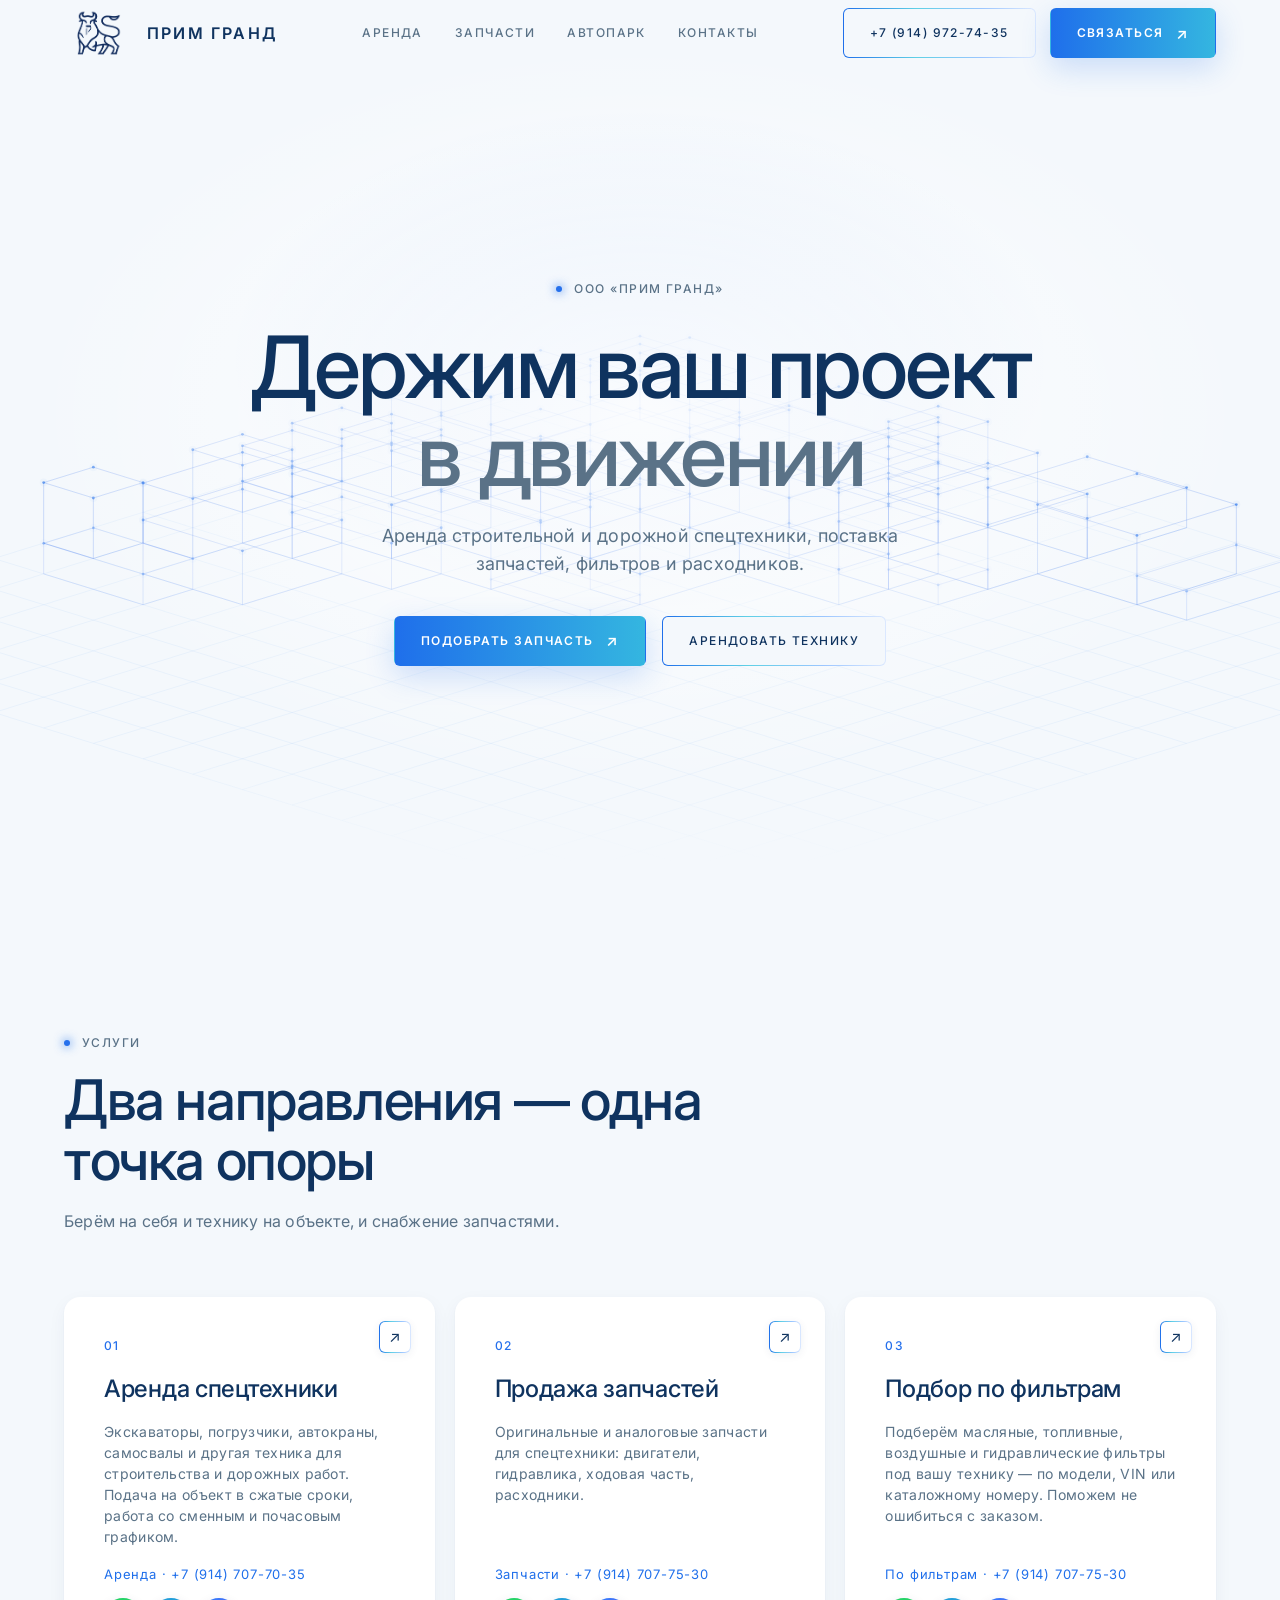
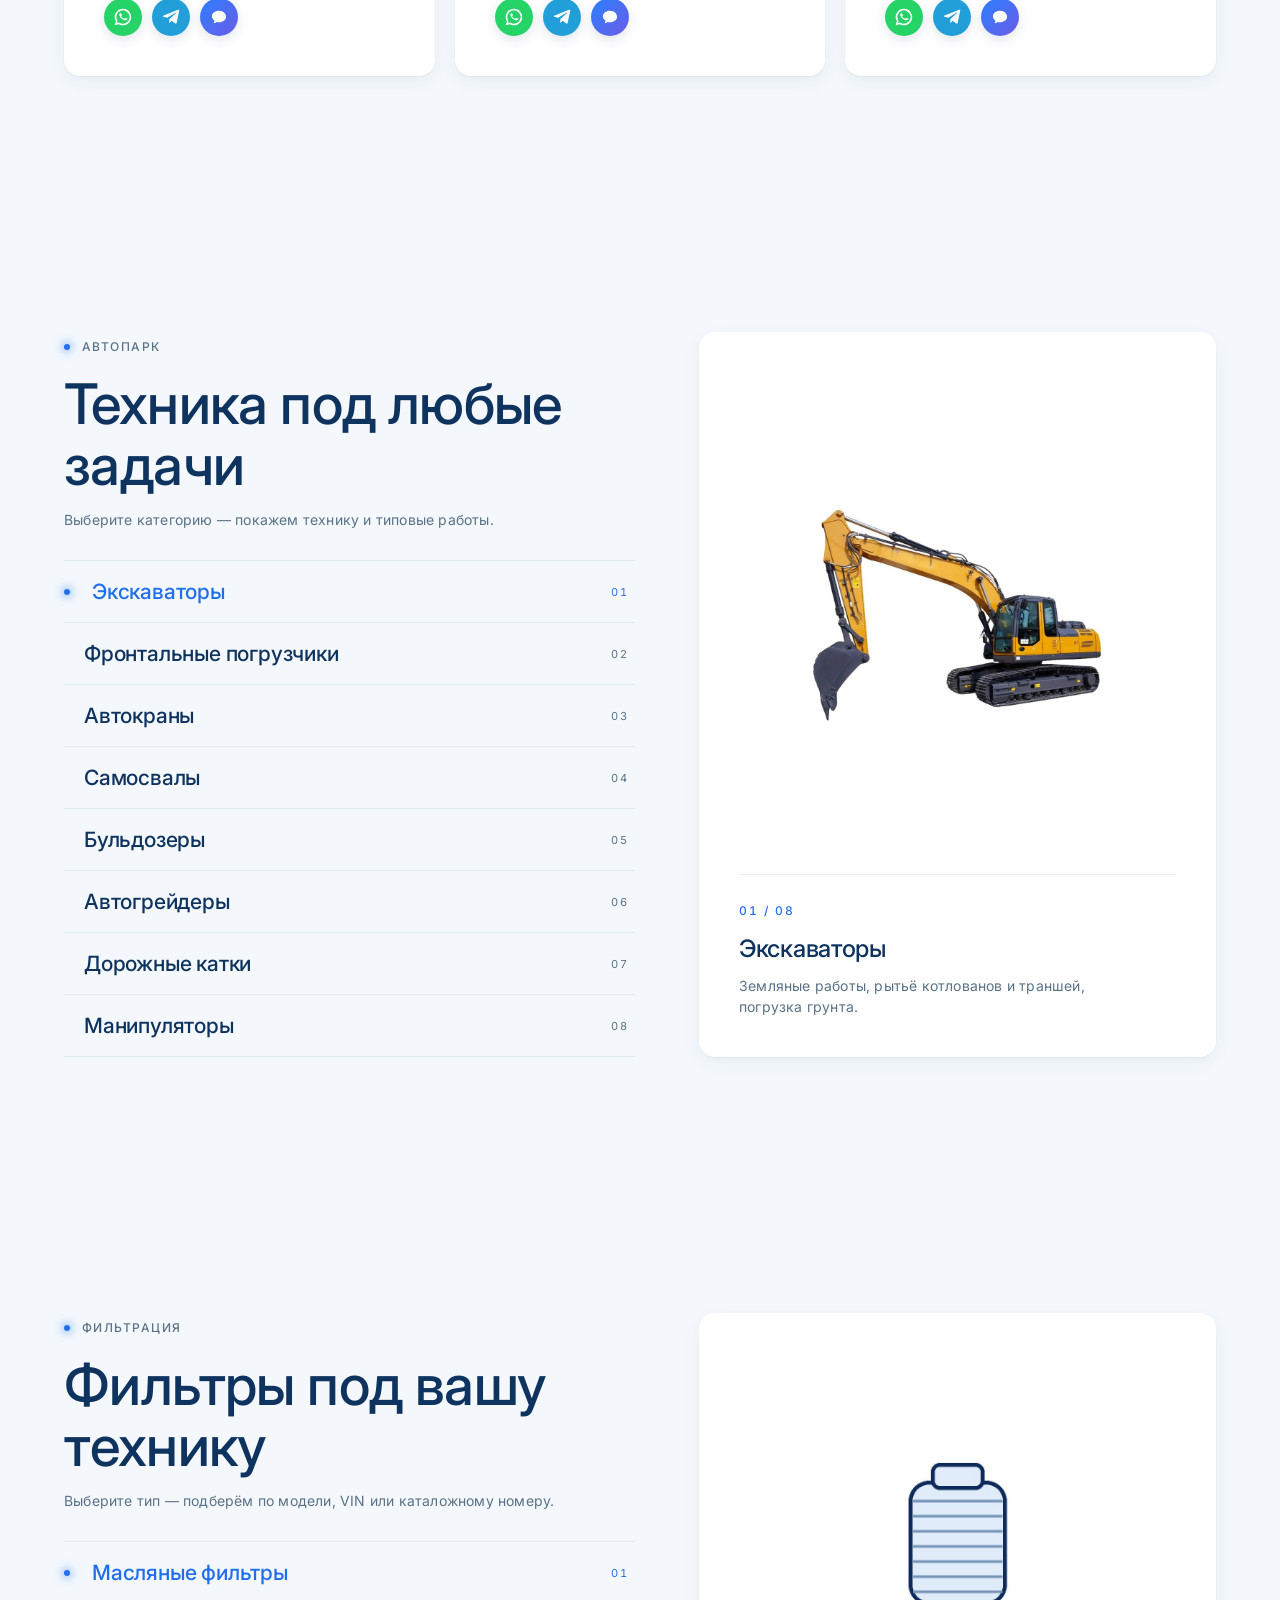
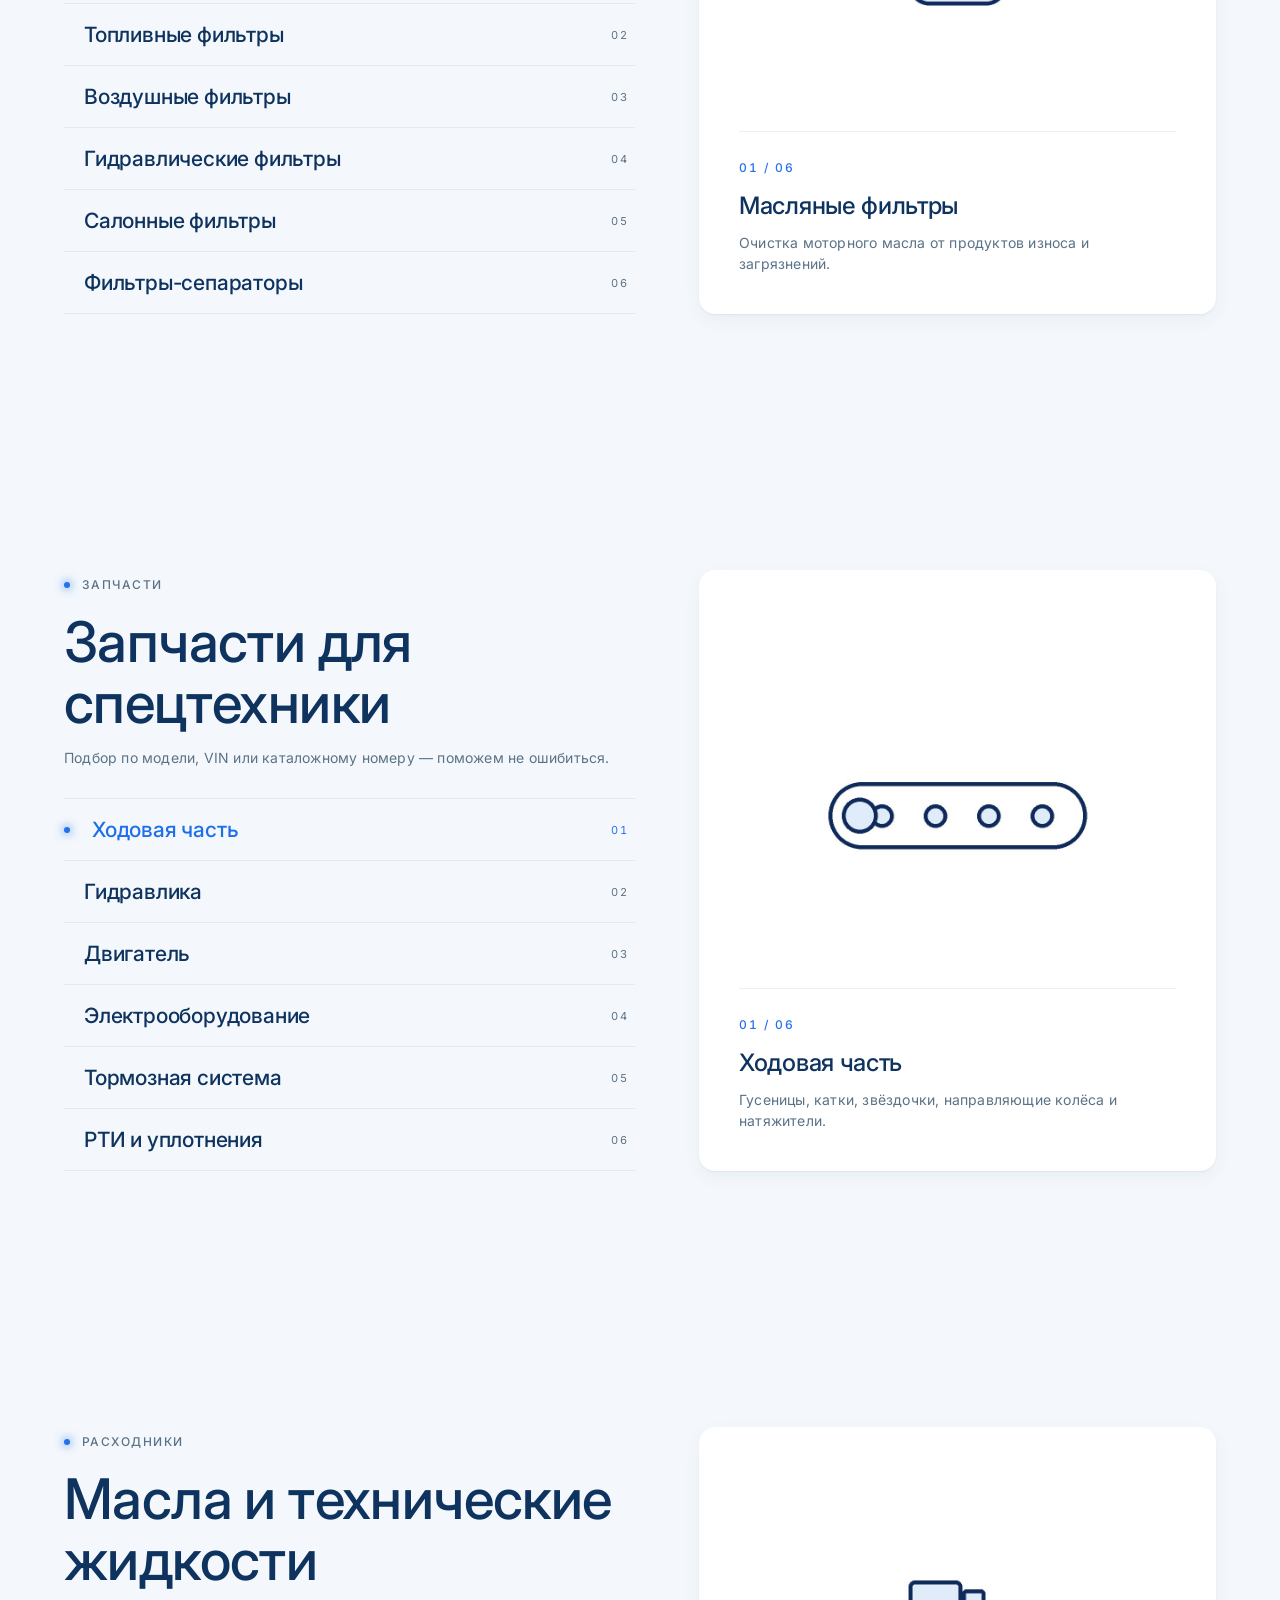
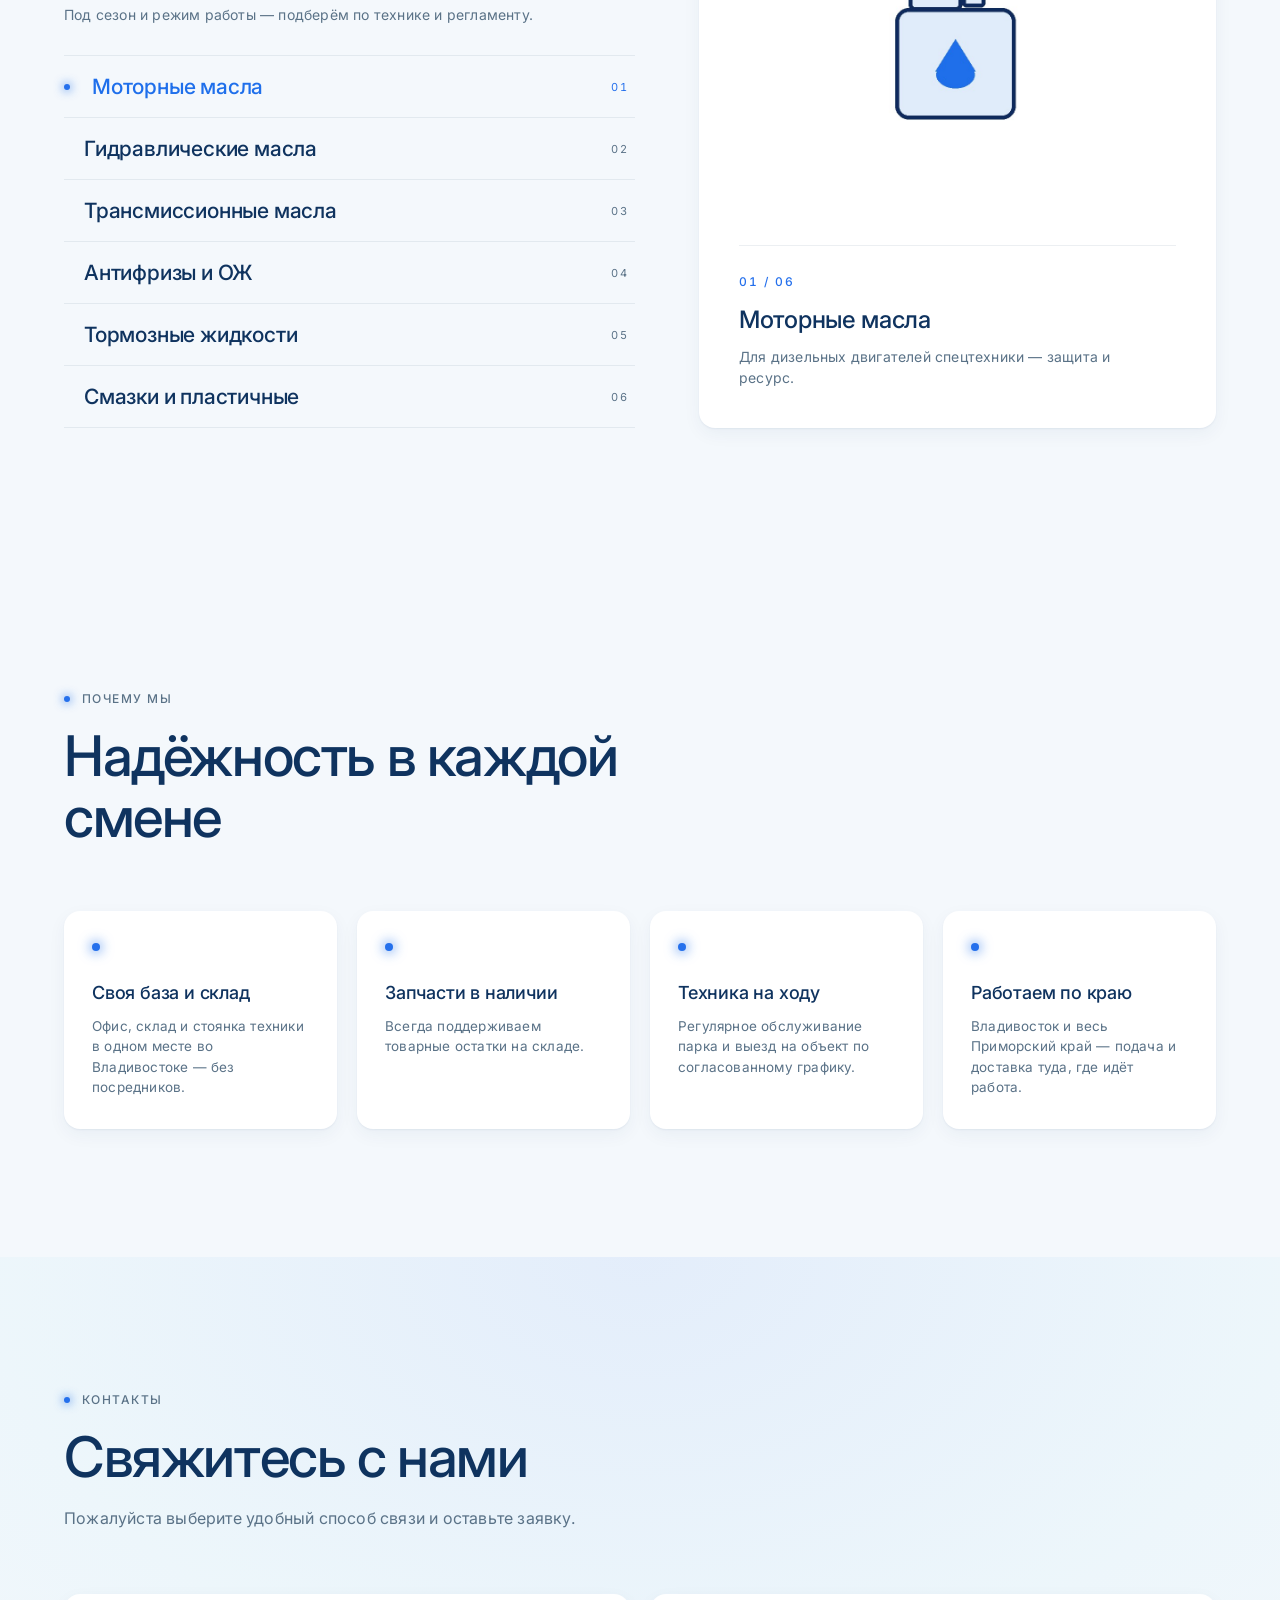
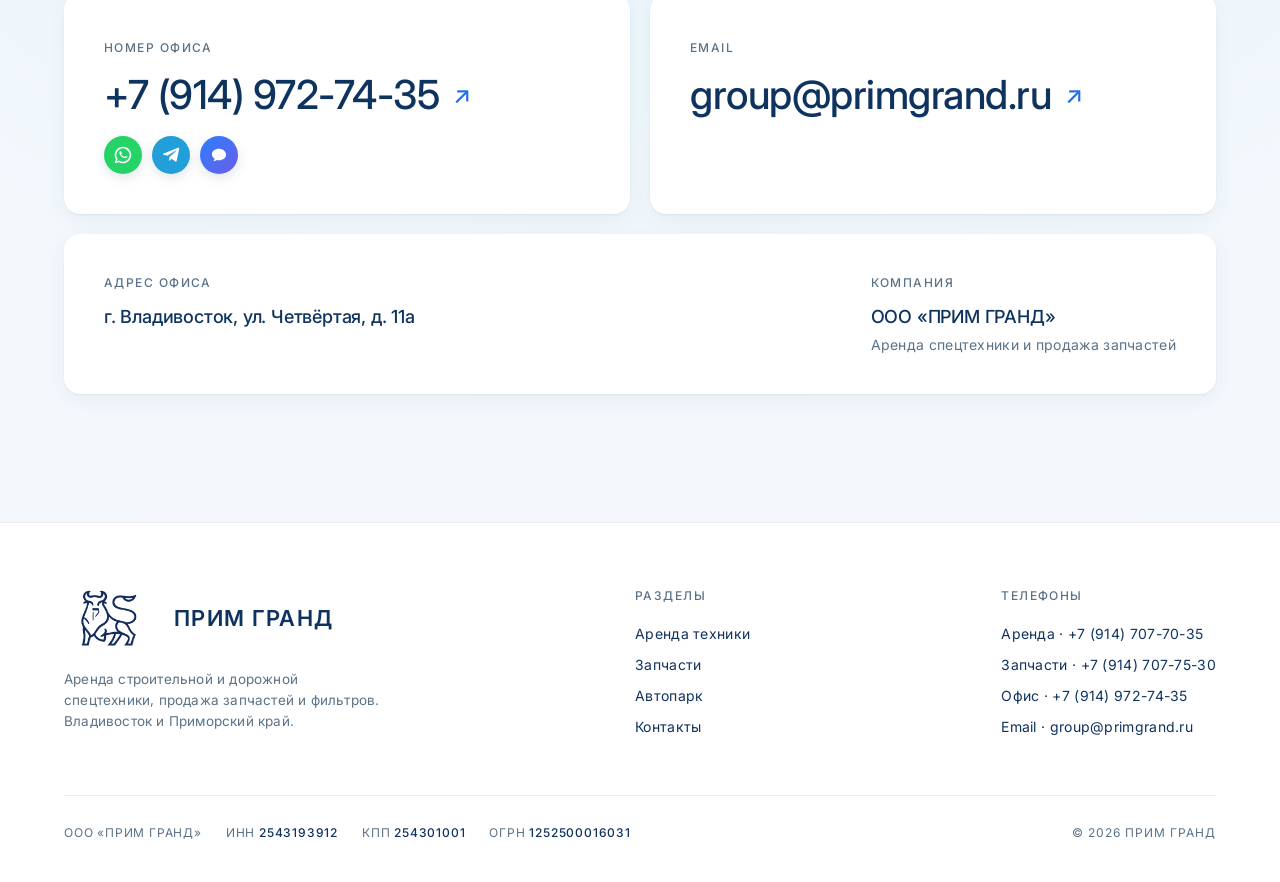
==== commit ae2533ff: "v205" ====
--- a/index.html
+++ b/index.html
@@ -9,7 +9,7 @@
 <title>ПРИМ ГРАНД — аренда спецтехники, продажа запчастей и фильтров</title>
 <meta name="description" content="ООО «ПРИМ ГРАНД» — аренда строительной и дорожной спецтехники, продажа запчастей и фильтров.">
 <link rel="icon" href="favicon.ico" sizes="any">
-<link rel="icon" type="image/png" sizes="96x96" href="assets/favicon.png">
+<link rel="icon" type="image/png" sizes="192x192" href="assets/favicon.png">
 <link rel="apple-touch-icon" sizes="180x180" href="assets/apple-touch-icon.png">
 <meta property="og:type" content="website">
 <meta property="og:site_name" content="ПРИМ ГРАНД">
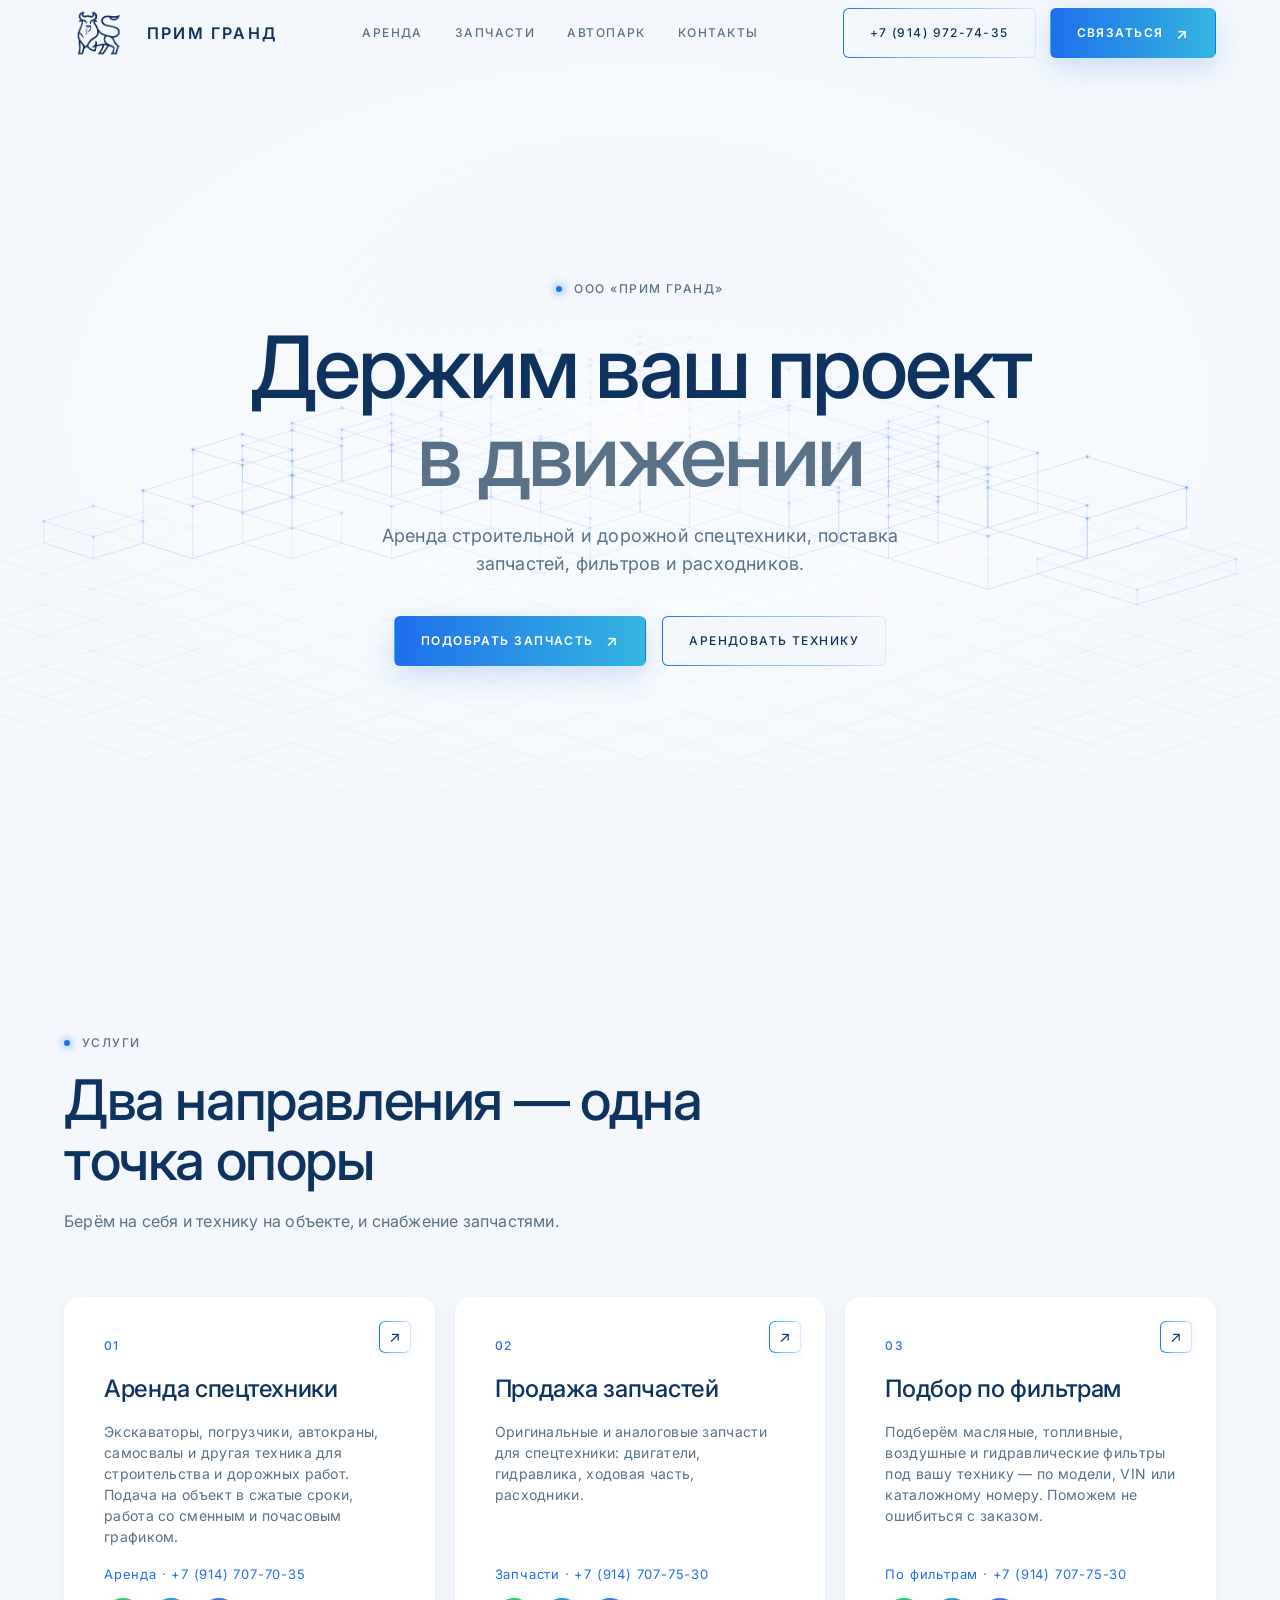
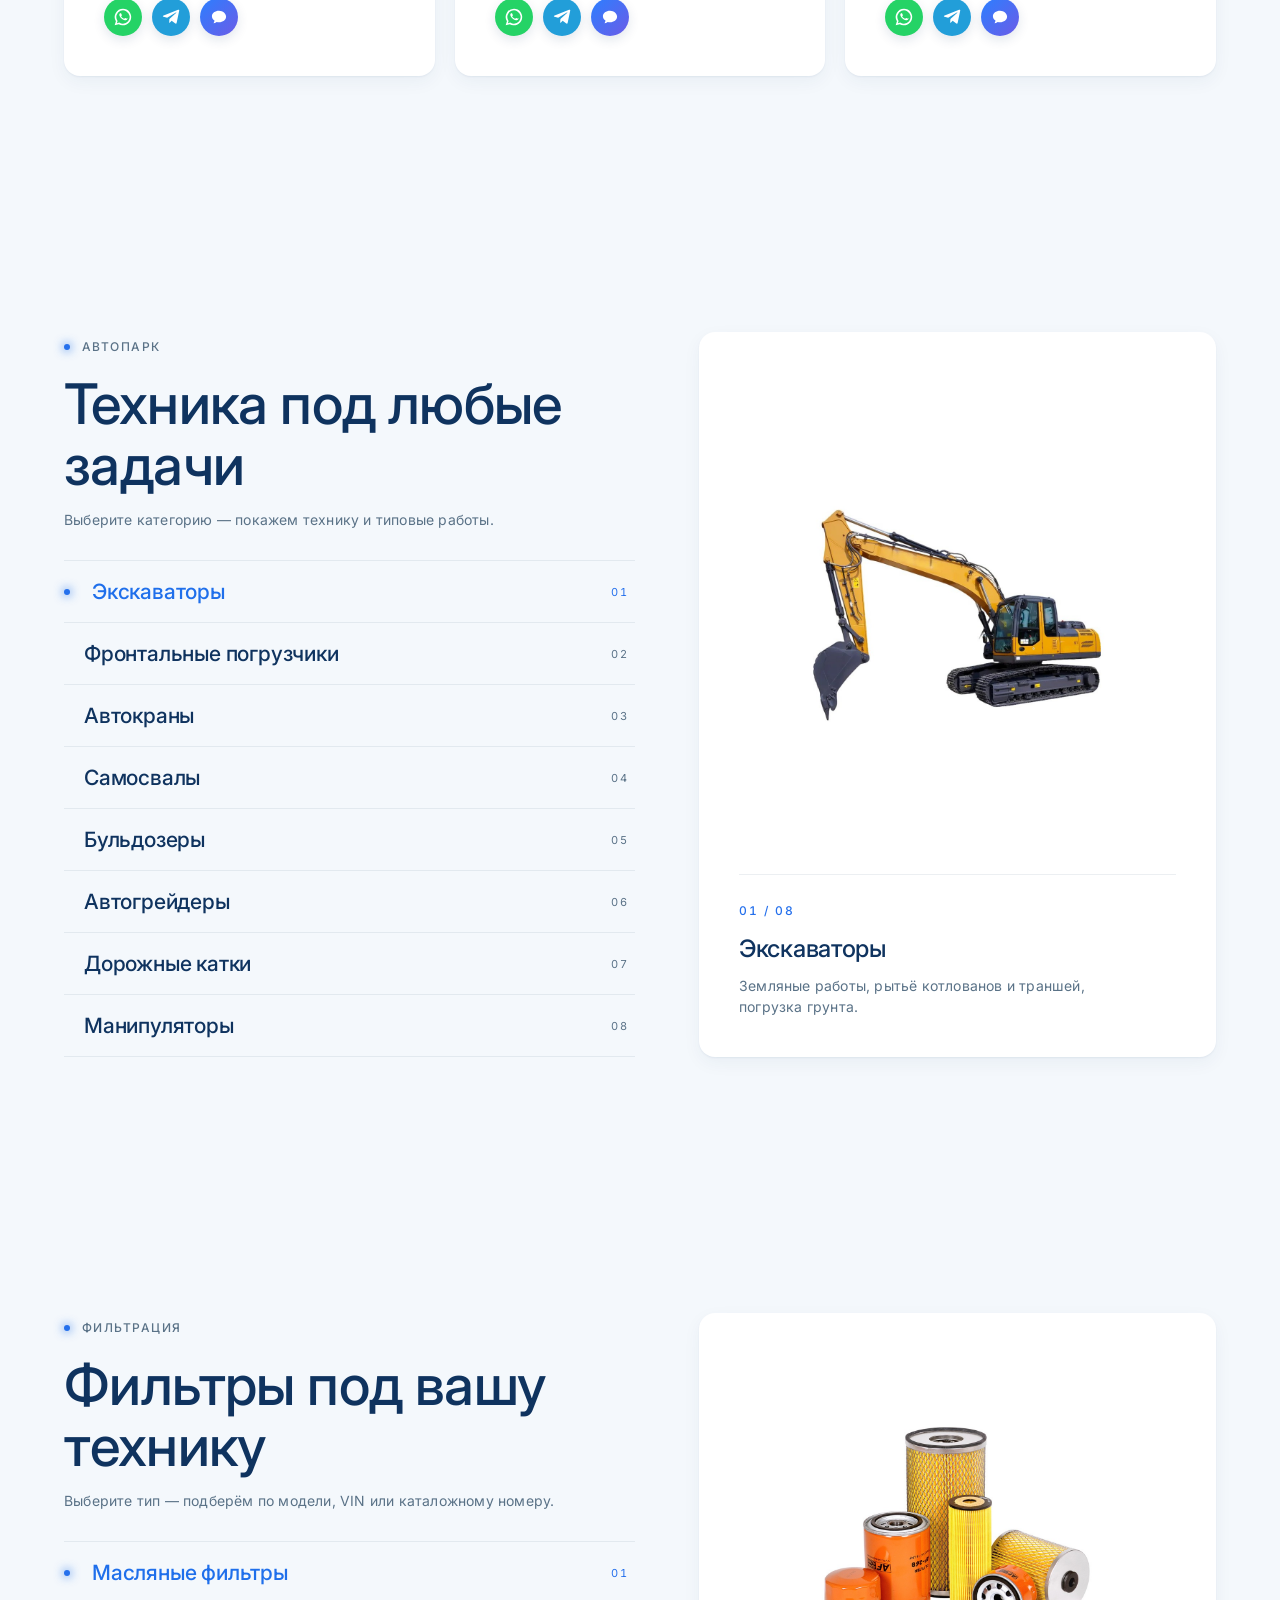
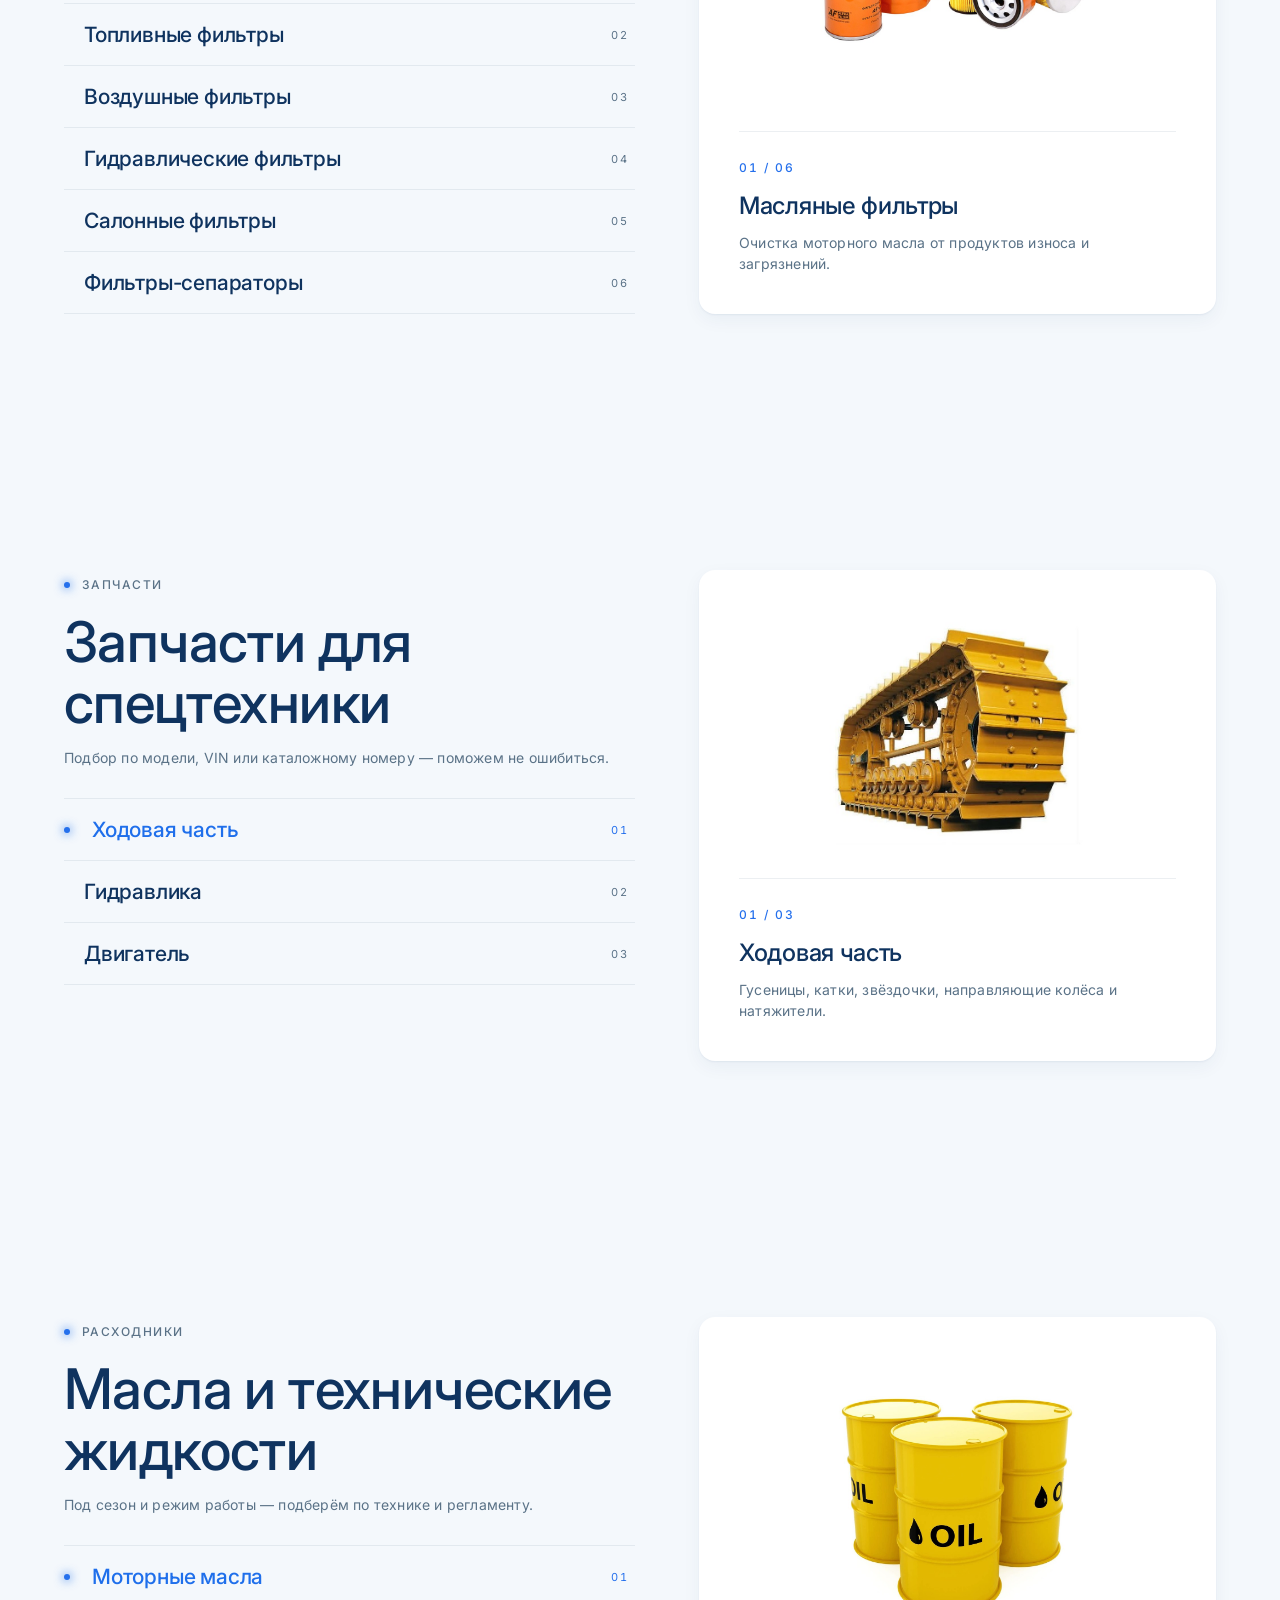
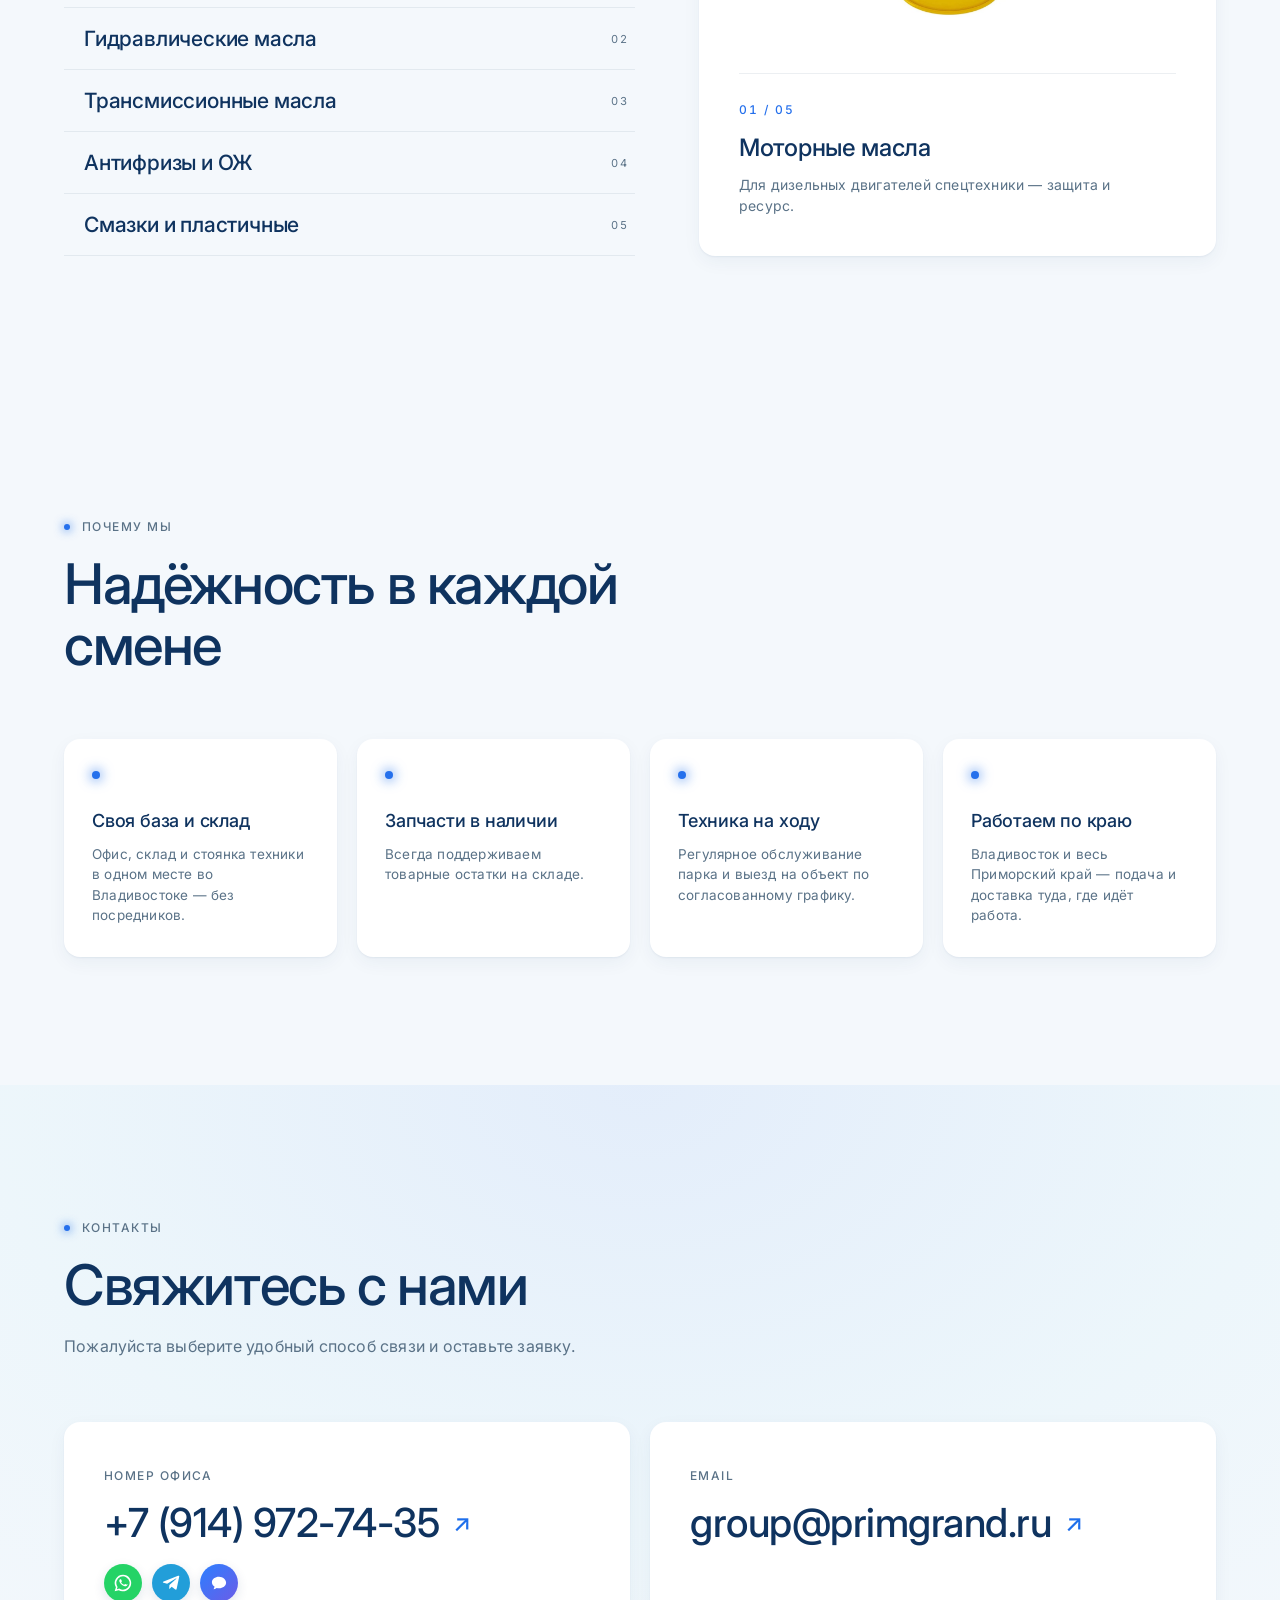
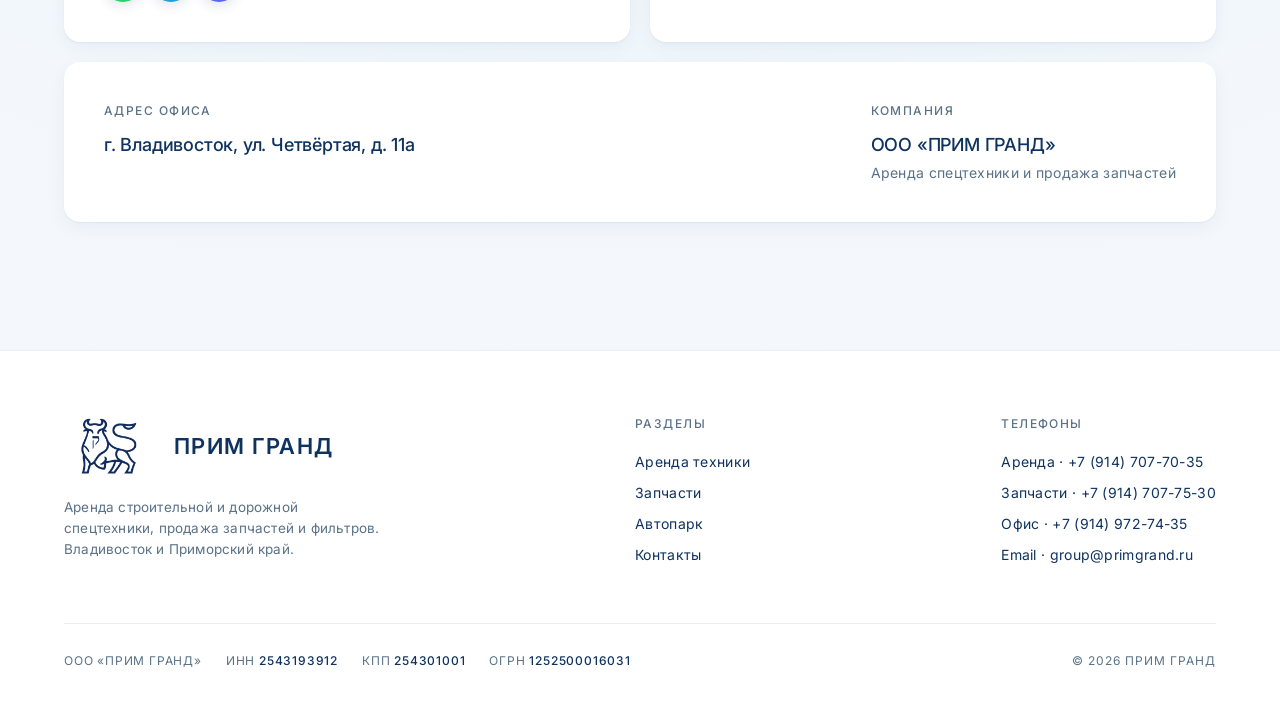
==== commit 53fe9d9c: "v231" ====
--- a/index.html
+++ b/index.html
@@ -84,9 +84,7 @@
   .hero-floor{position:absolute;left:0;right:0;bottom:0;height:16%;z-index:1;pointer-events:none;background:linear-gradient(to top,#ffffff 0%,#ffffff 30%,rgba(255,255,255,0) 100%)}
   .hero-inner{position:relative;z-index:2;max-width:880px;margin:0 auto}
   .hero h1{color:var(--snow);font-weight:500;font-size:clamp(44px,8.5vw,86px);line-height:1.02;letter-spacing:clamp(-2.6px,-0.4vw,-1.2px);margin:26px 0 22px}
-  @keyframes pgheart{0%,46%,100%{transform:scale(1)}8%{transform:scale(1.05)}18%{transform:scale(1)}27%{transform:scale(1.032)}36%{transform:scale(1)}}
-  .hero h1 .soft{color:var(--fog);display:inline-block;transform-origin:center;animation:pgheart 2.8s ease-in-out infinite;will-change:transform}
-  @media(prefers-reduced-motion:reduce){.hero h1 .soft{animation:none}}
+  .hero h1 .soft{color:var(--fog)}
   .hero p.sub{font-size:clamp(15px,1.7vw,18px);color:var(--fog);max-width:560px;margin:0 auto;line-height:1.55}
   .hero-actions{display:flex;gap:16px;justify-content:center;flex-wrap:wrap;margin-top:38px}
   .scroll-cue{position:absolute;bottom:14px;left:50%;transform:translateX(-50%);z-index:2;font-size:10px;letter-spacing:2.4px;text-transform:uppercase;color:var(--fog);display:flex;flex-direction:column;align-items:center;gap:10px;opacity:.7}
@@ -646,17 +644,13 @@
     parts:[
       {name:'Ходовая часть',desc:'Гусеницы, катки, звёздочки, направляющие колёса и натяжители.',img:'assets/part-undercarriage.jpg'},
       {name:'Гидравлика',desc:'Гидроцилиндры, насосы, распределители, РВД и уплотнения.',img:'assets/part-hydraulics.jpg'},
-      {name:'Двигатель',desc:'Поршневая группа, прокладки, ремни, помпы и навесное.',img:'assets/part-engine.jpg'},
-      {name:'Электрооборудование',desc:'Стартеры, генераторы, датчики, проводка и освещение.',img:'assets/part-electric.jpg'},
-      {name:'Тормозная система',desc:'Диски, колодки, суппорты и компоненты тормозного контура.',img:'assets/part-brakes.jpg'},
-      {name:'РТИ и уплотнения',desc:'Сальники, манжеты, кольца и ремкомплекты под вашу технику.',img:'assets/part-seals.jpg'}
+      {name:'Двигатель',desc:'Поршневая группа, прокладки, ремни, помпы и навесное.',img:'assets/part-engine.jpg'}
     ],
     oils:[
       {name:'Моторные масла',desc:'Для дизельных двигателей спецтехники — защита и ресурс.',img:'assets/oil-motor.jpg'},
       {name:'Гидравлические масла',desc:'Стабильная работа гидросистемы в любой сезон.',img:'assets/oil-hydraulic.jpg'},
       {name:'Трансмиссионные масла',desc:'Для коробок, мостов и редукторов под нагрузкой.',img:'assets/oil-transmission.jpg'},
       {name:'Антифризы и ОЖ',desc:'Охлаждающие жидкости с защитой от коррозии и перегрева.',img:'assets/oil-antifreeze.jpg'},
-      {name:'Тормозные жидкости',desc:'Надёжная работа тормозного контура в любых условиях.',img:'assets/oil-brake.jpg'},
       {name:'Смазки и пластичные',desc:'Консистентные смазки для узлов трения и шарниров.',img:'assets/oil-grease.jpg'}
     ]
   };
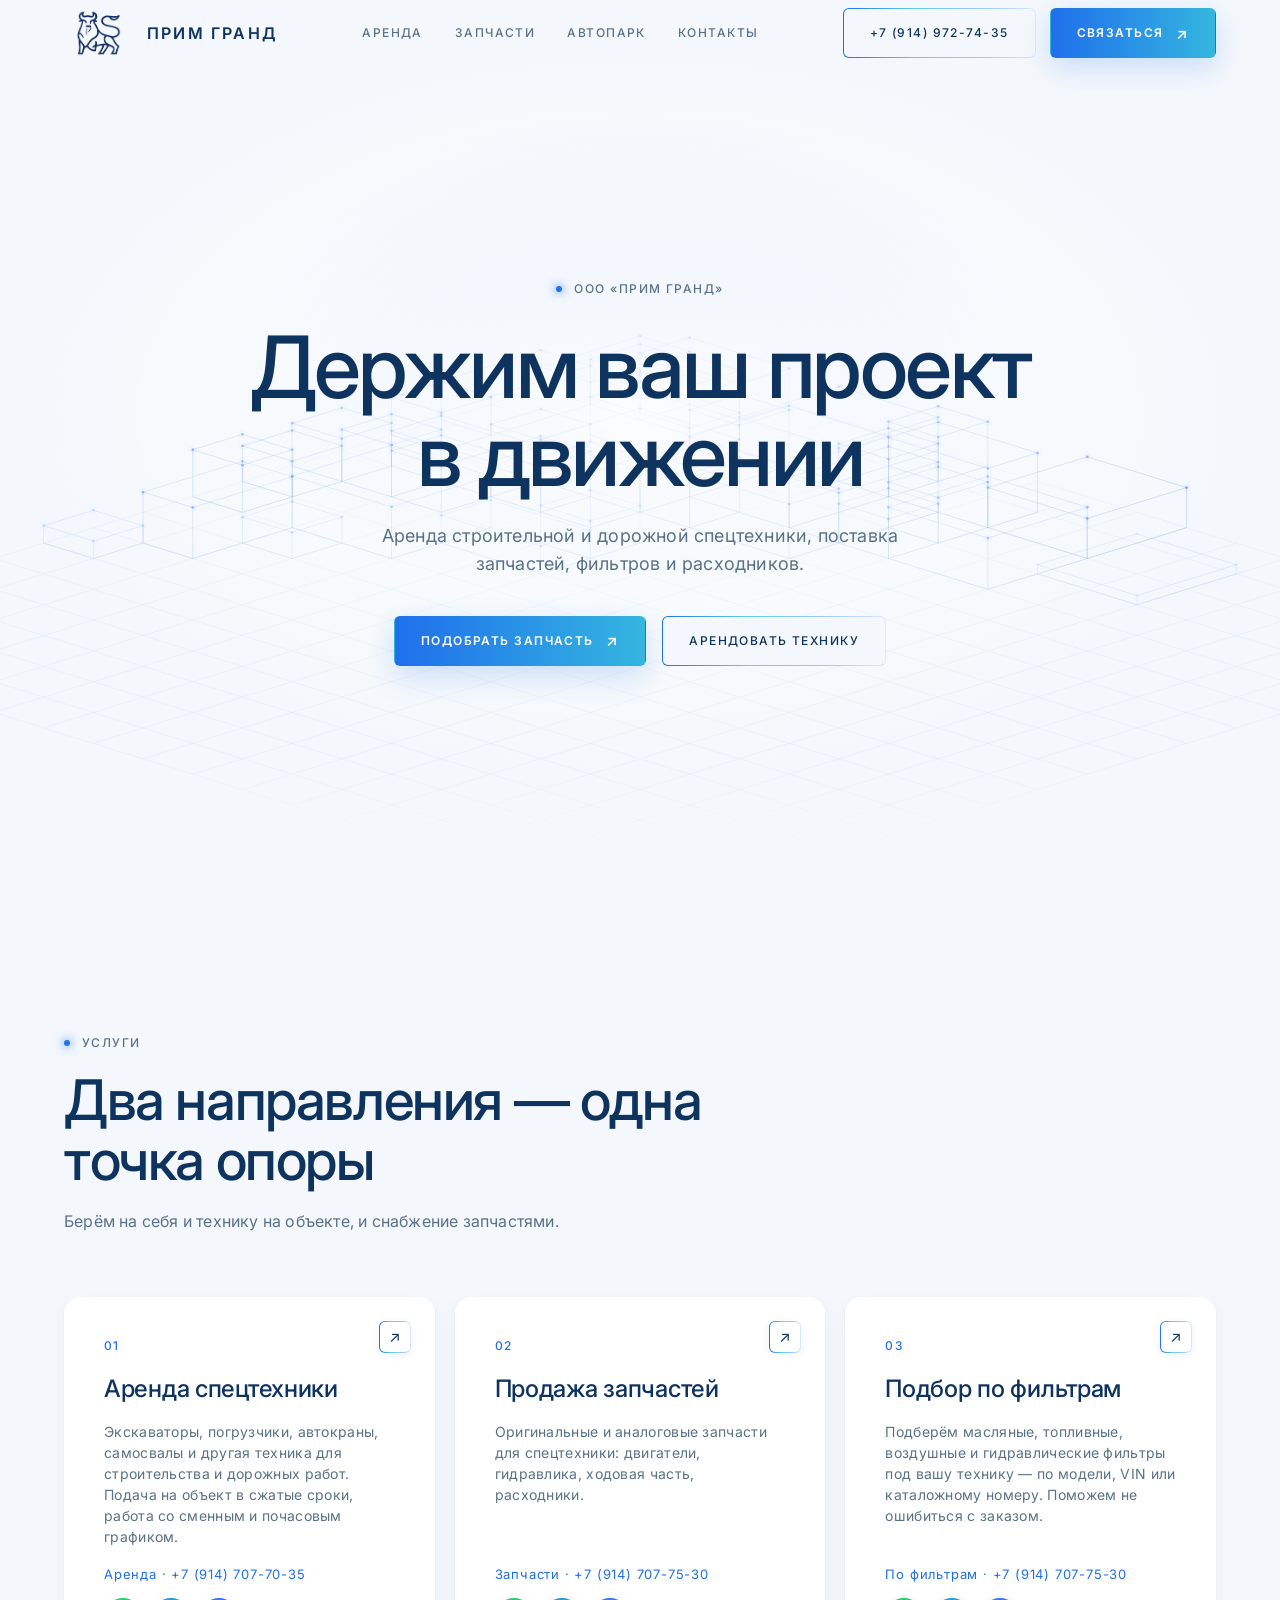
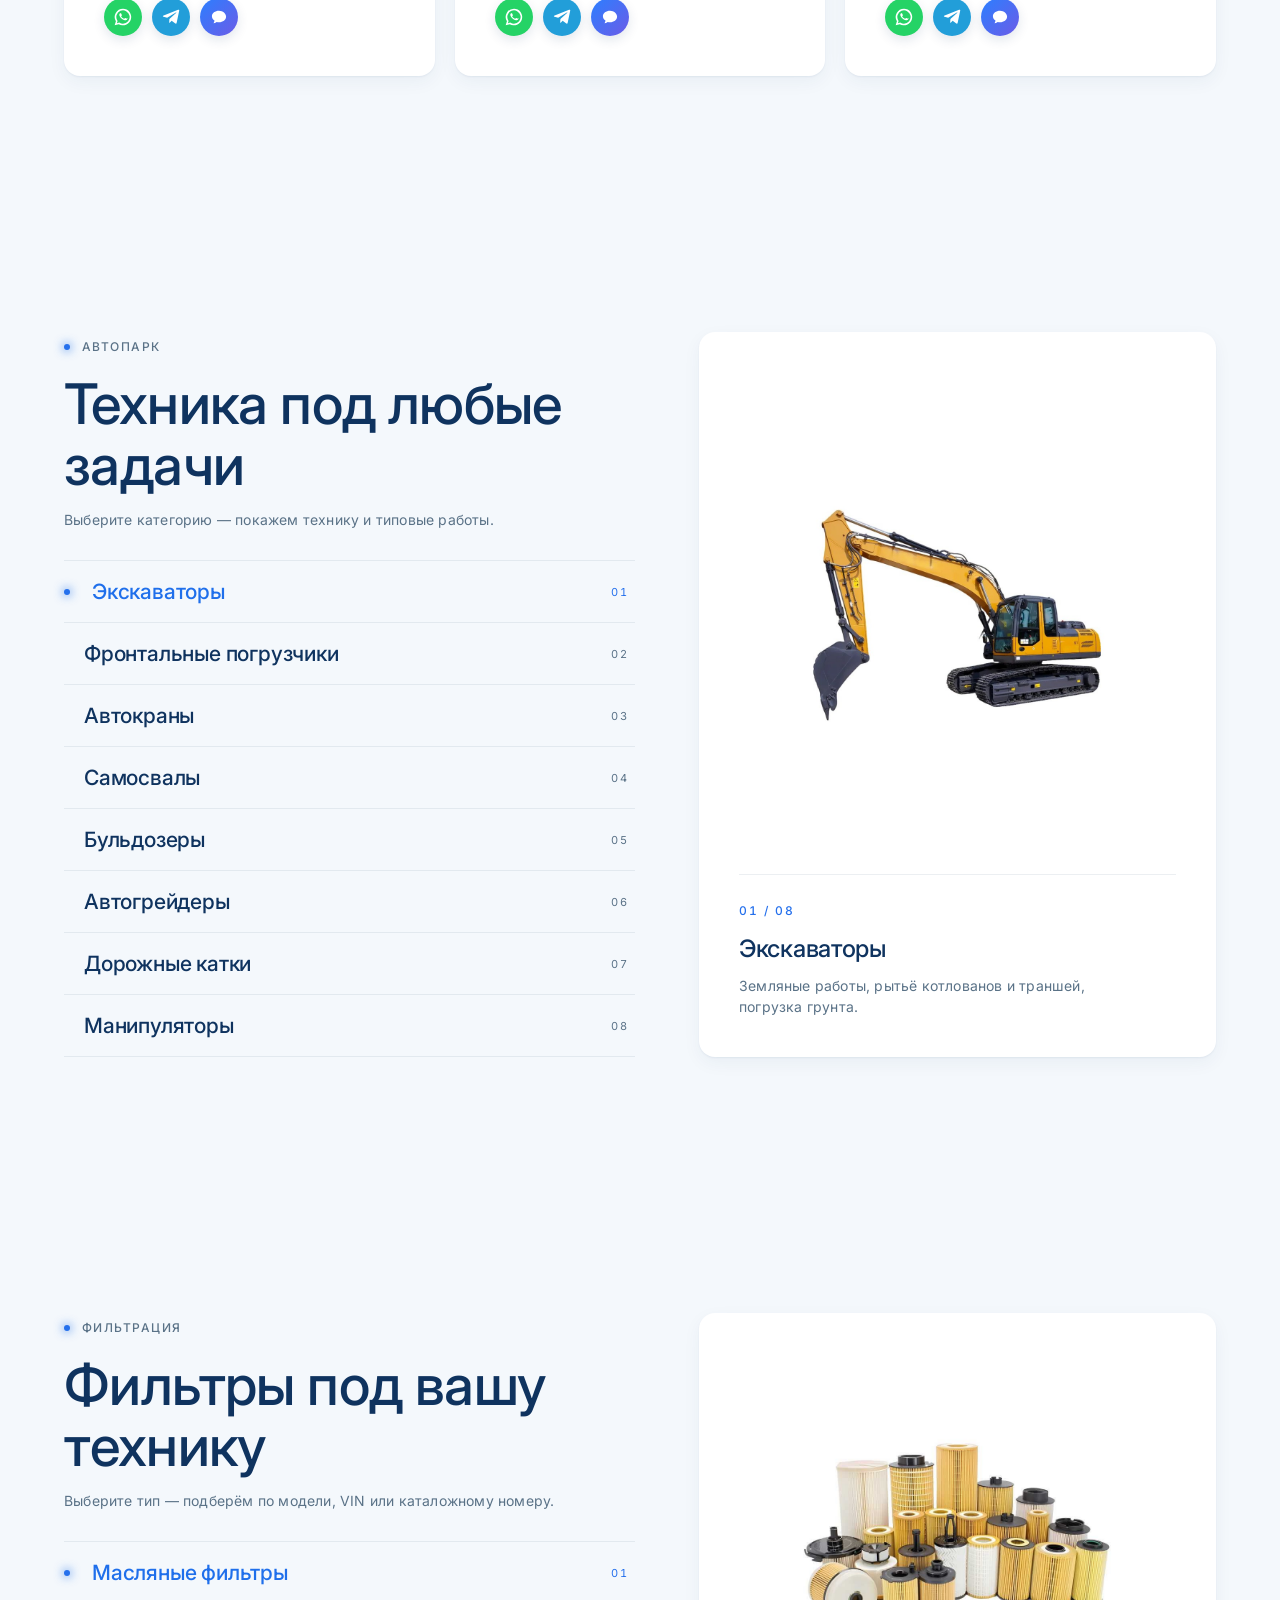
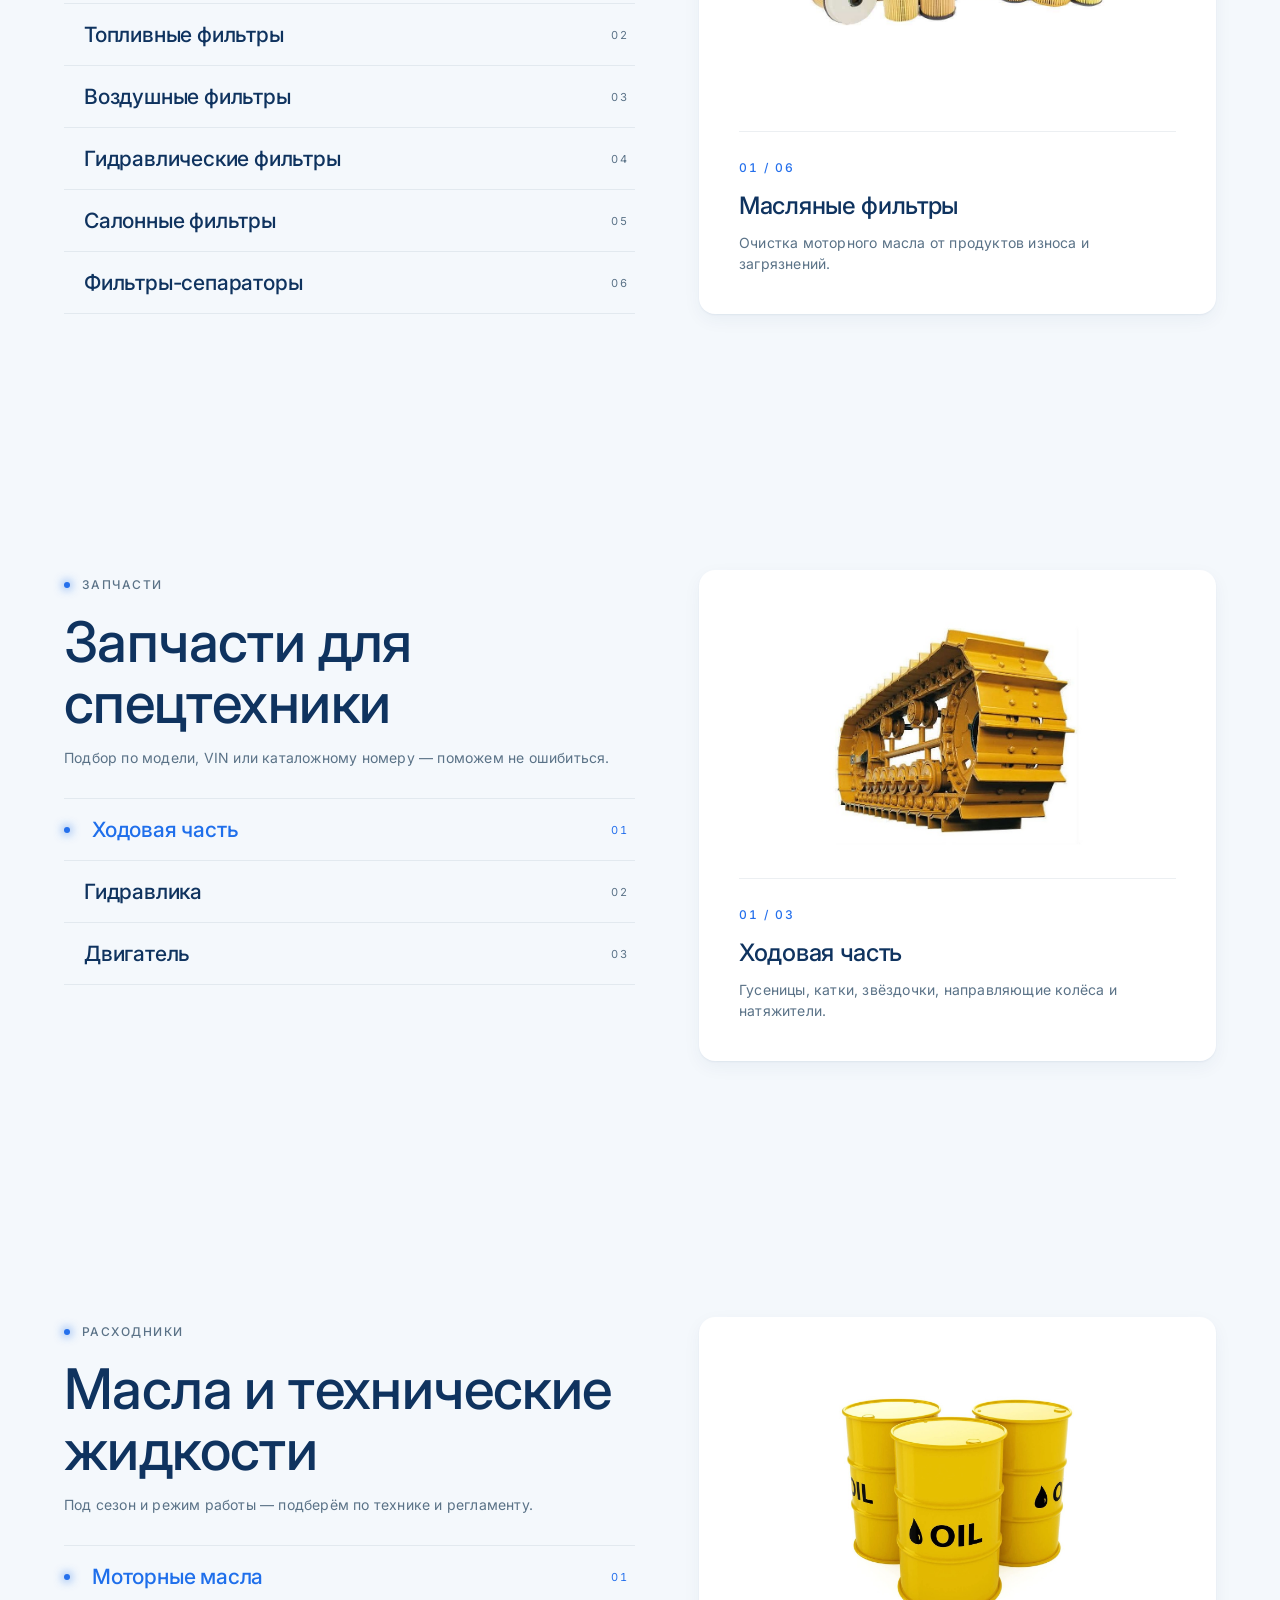
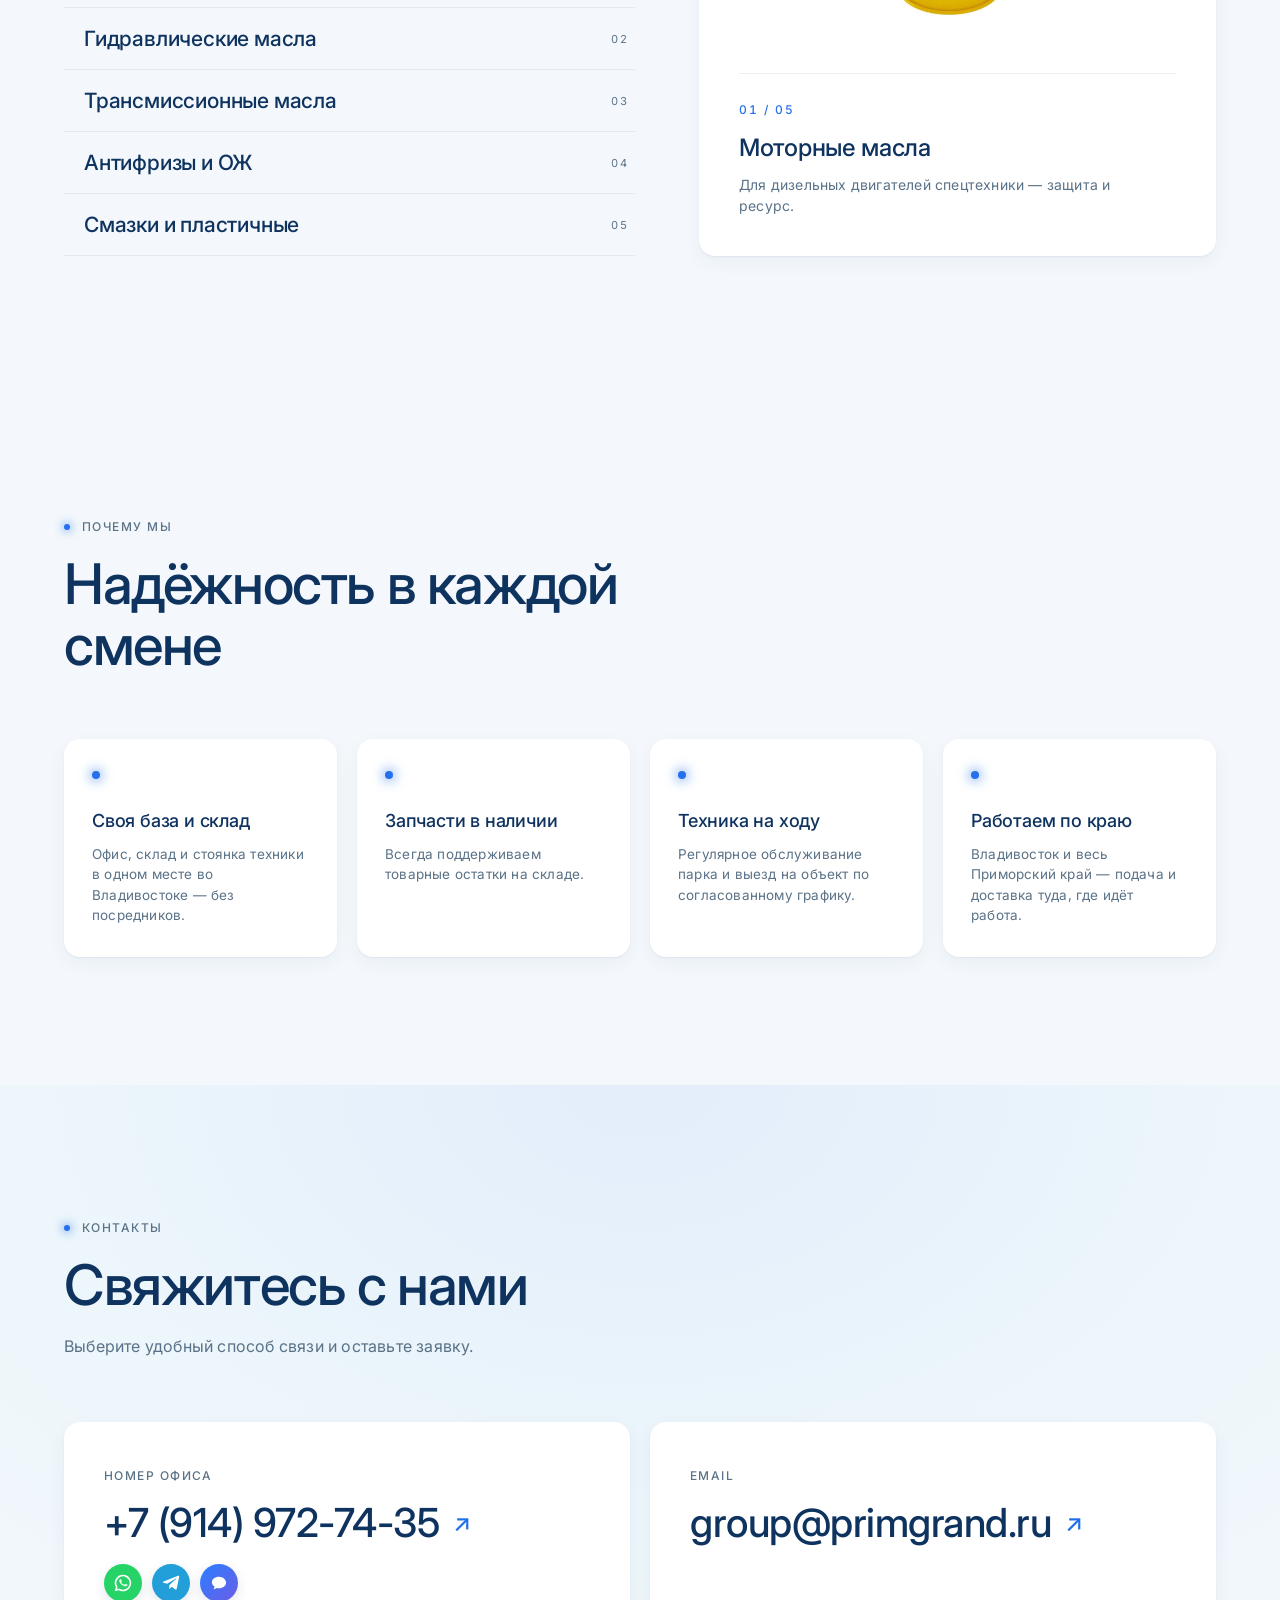
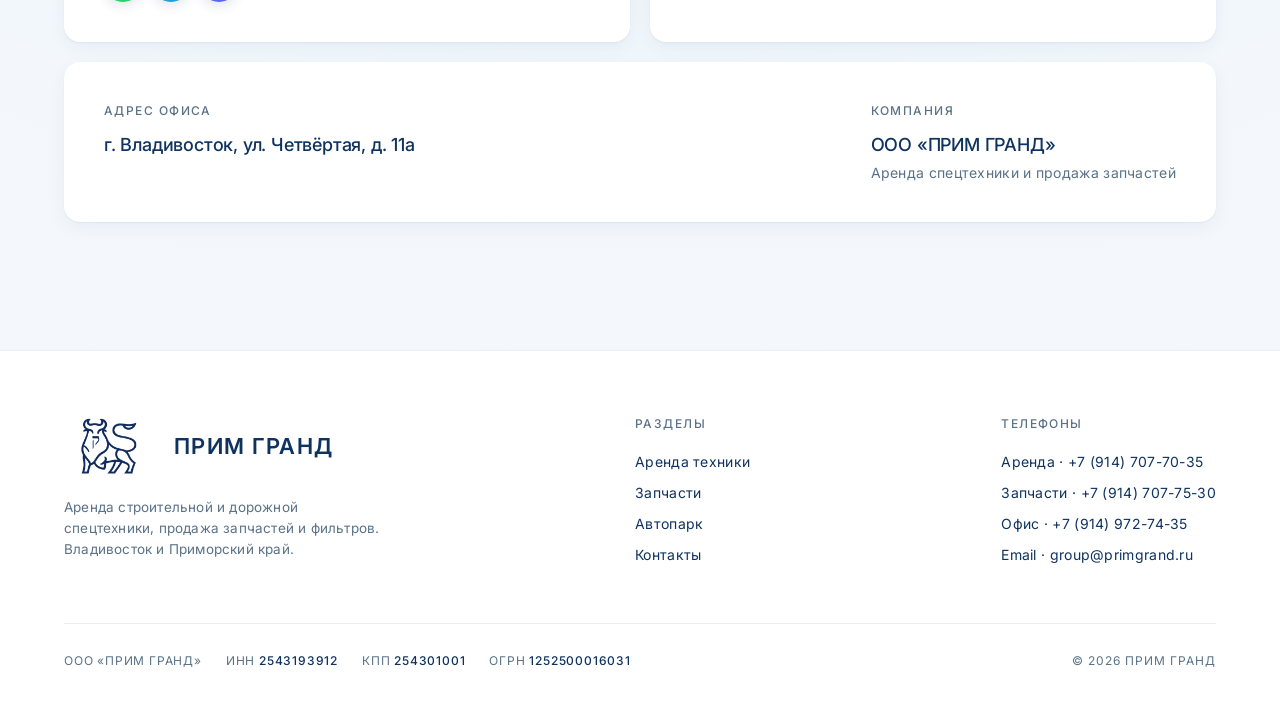
==== commit 7121f05b: "v300" ====
--- a/index.html
+++ b/index.html
@@ -84,7 +84,7 @@
   .hero-floor{position:absolute;left:0;right:0;bottom:0;height:16%;z-index:1;pointer-events:none;background:linear-gradient(to top,#ffffff 0%,#ffffff 30%,rgba(255,255,255,0) 100%)}
   .hero-inner{position:relative;z-index:2;max-width:880px;margin:0 auto}
   .hero h1{color:var(--snow);font-weight:500;font-size:clamp(44px,8.5vw,86px);line-height:1.02;letter-spacing:clamp(-2.6px,-0.4vw,-1.2px);margin:26px 0 22px}
-  .hero h1 .soft{color:var(--fog)}
+  .hero h1 .soft{color:inherit}
   .hero p.sub{font-size:clamp(15px,1.7vw,18px);color:var(--fog);max-width:560px;margin:0 auto;line-height:1.55}
   .hero-actions{display:flex;gap:16px;justify-content:center;flex-wrap:wrap;margin-top:38px}
   .scroll-cue{position:absolute;bottom:14px;left:50%;transform:translateX(-50%);z-index:2;font-size:10px;letter-spacing:2.4px;text-transform:uppercase;color:var(--fog);display:flex;flex-direction:column;align-items:center;gap:10px;opacity:.7}
@@ -441,7 +441,7 @@
     <div class="section-head reveal">
       <span class="eyebrow">Контакты</span>
       <h2>Свяжитесь с нами</h2>
-      <p>Пожалуйста выберите удобный способ связи и оставьте заявку.</p>
+      <p>Выберите удобный способ связи и оставьте заявку.</p>
     </div>
     <div class="contact-grid">
       <div class="phone-card reveal">
